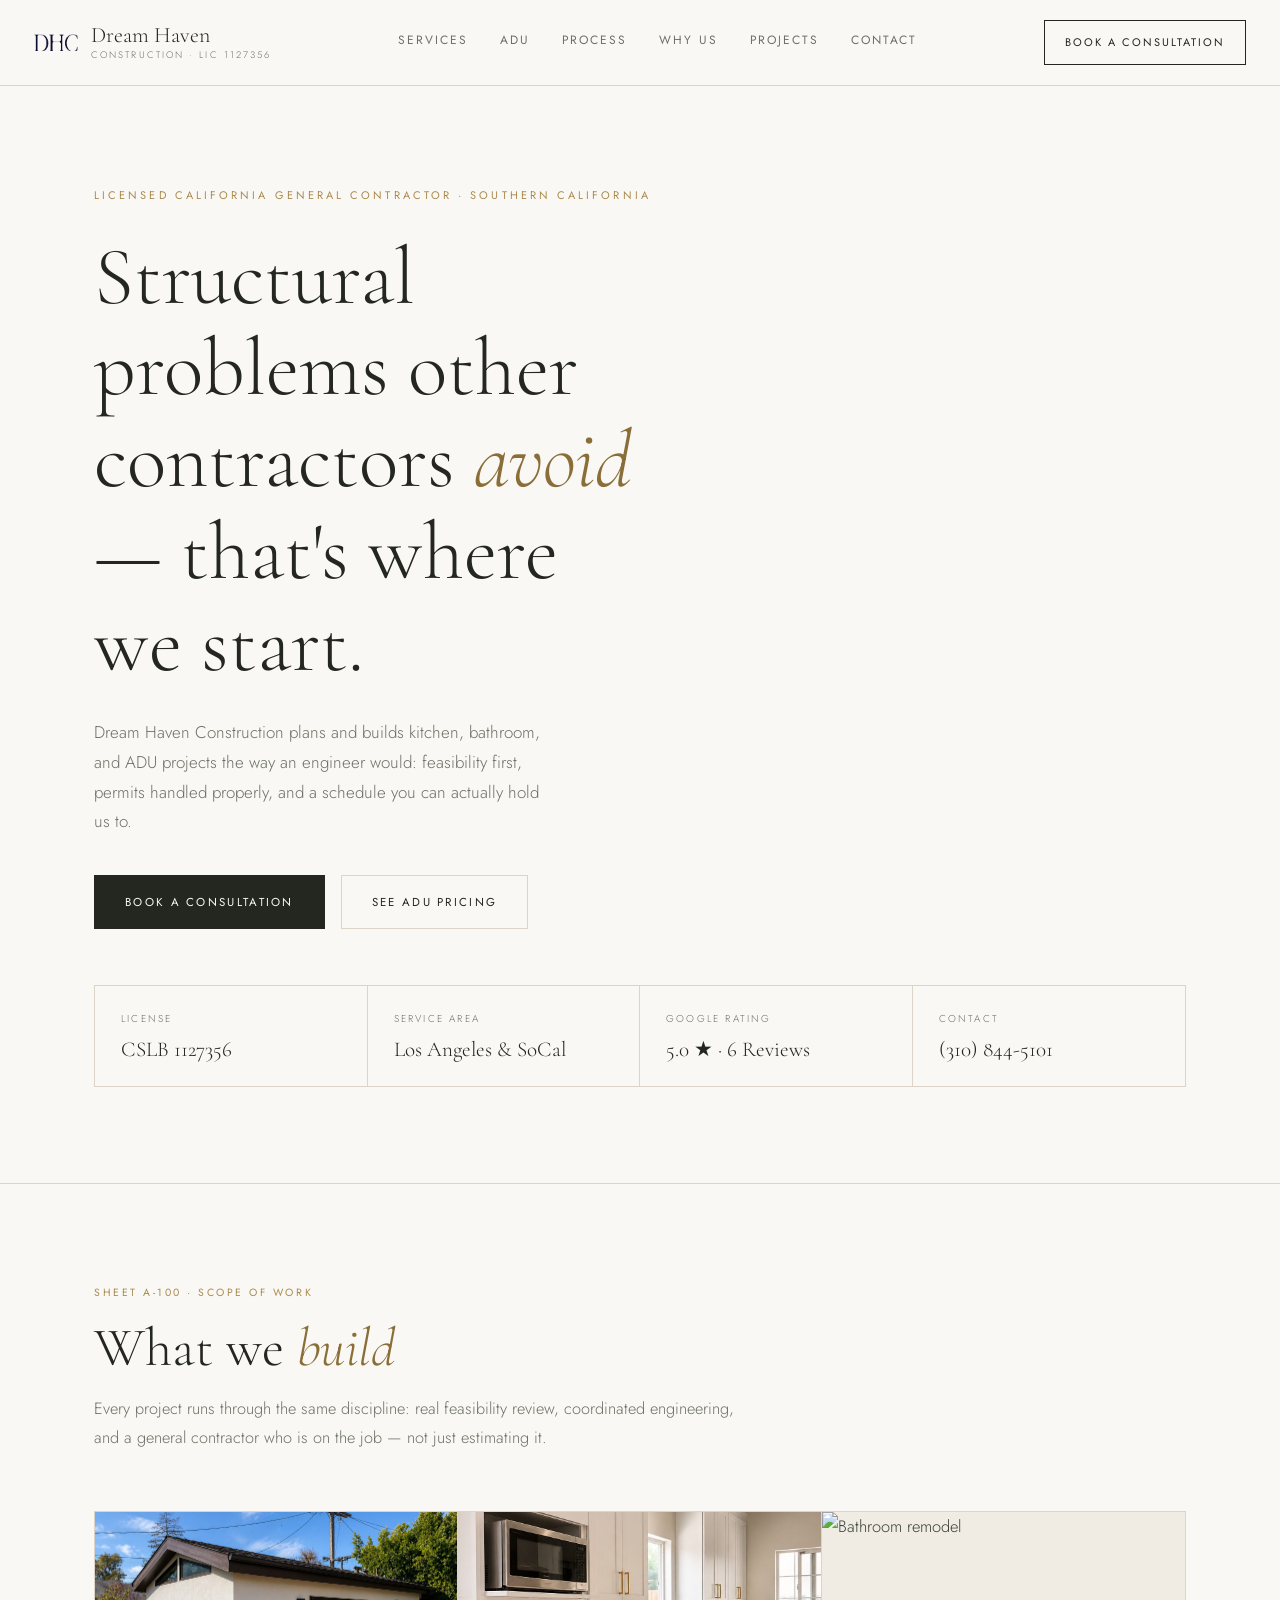
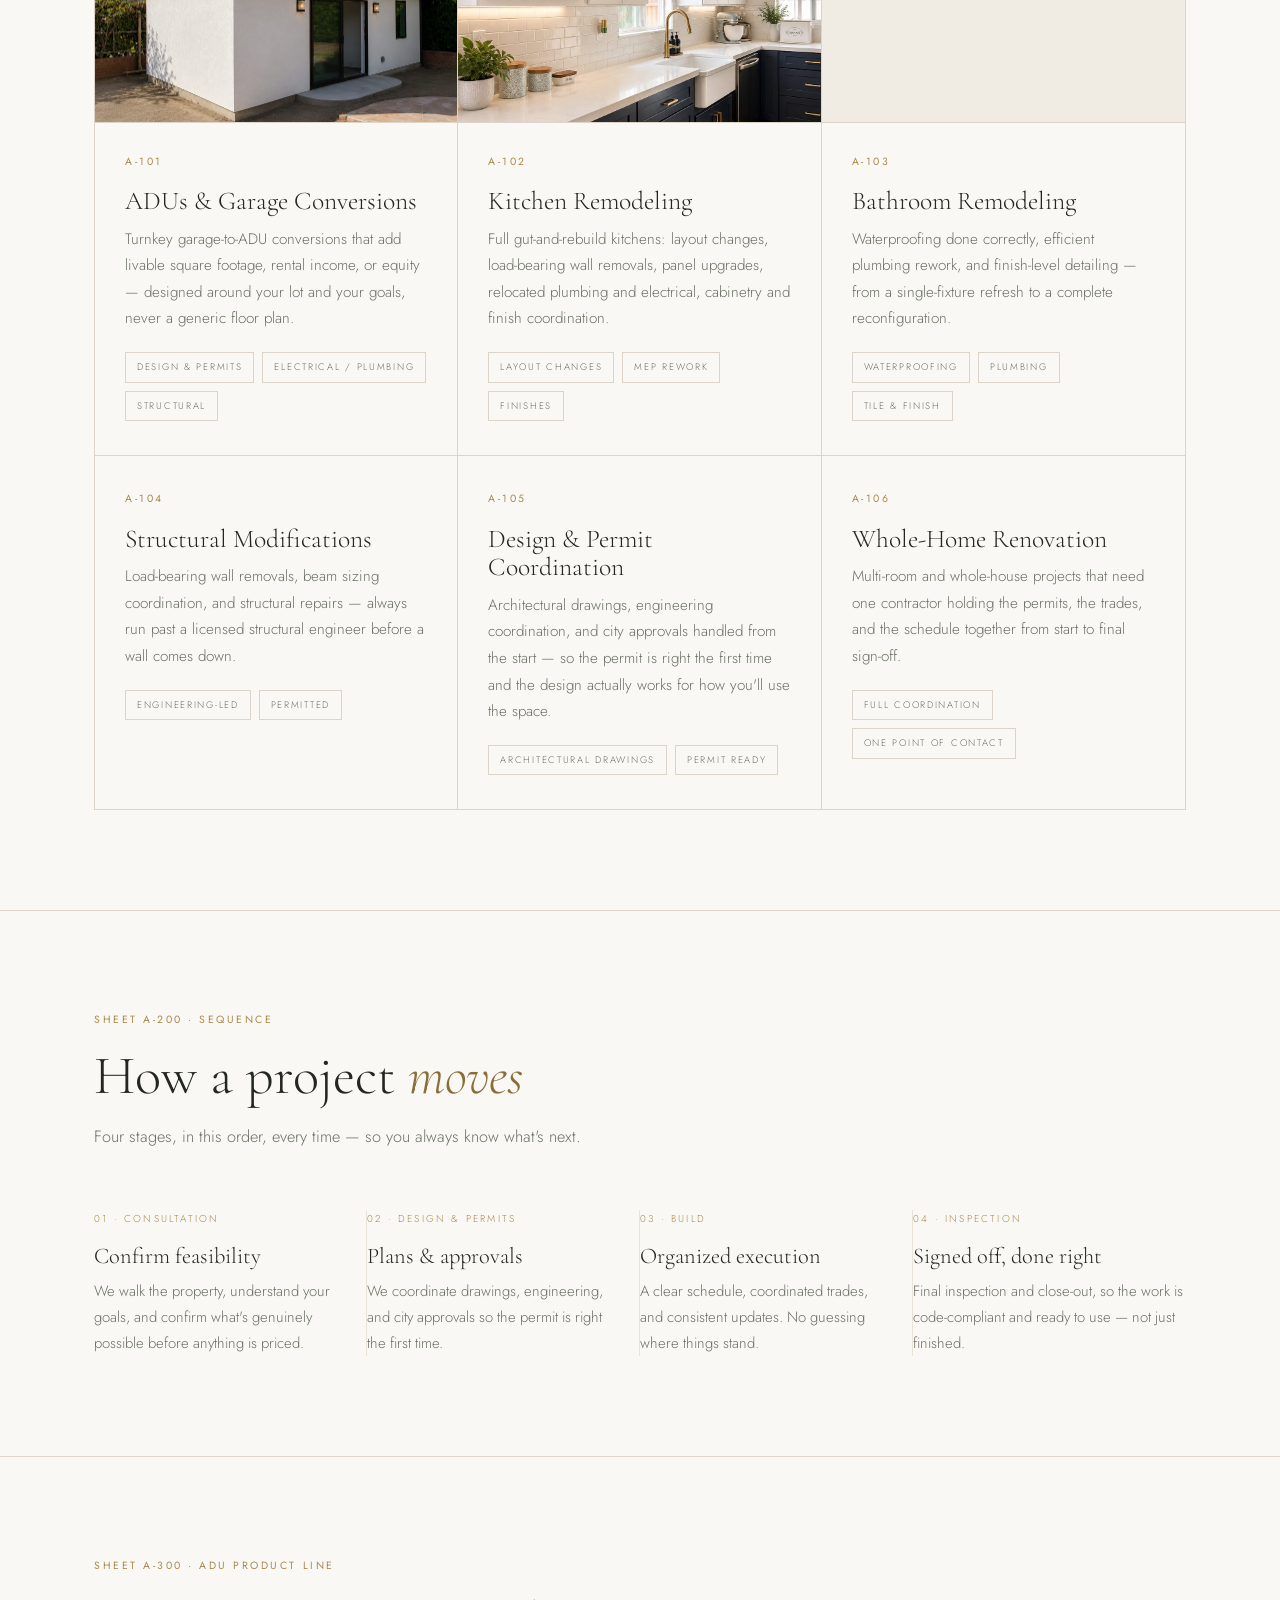
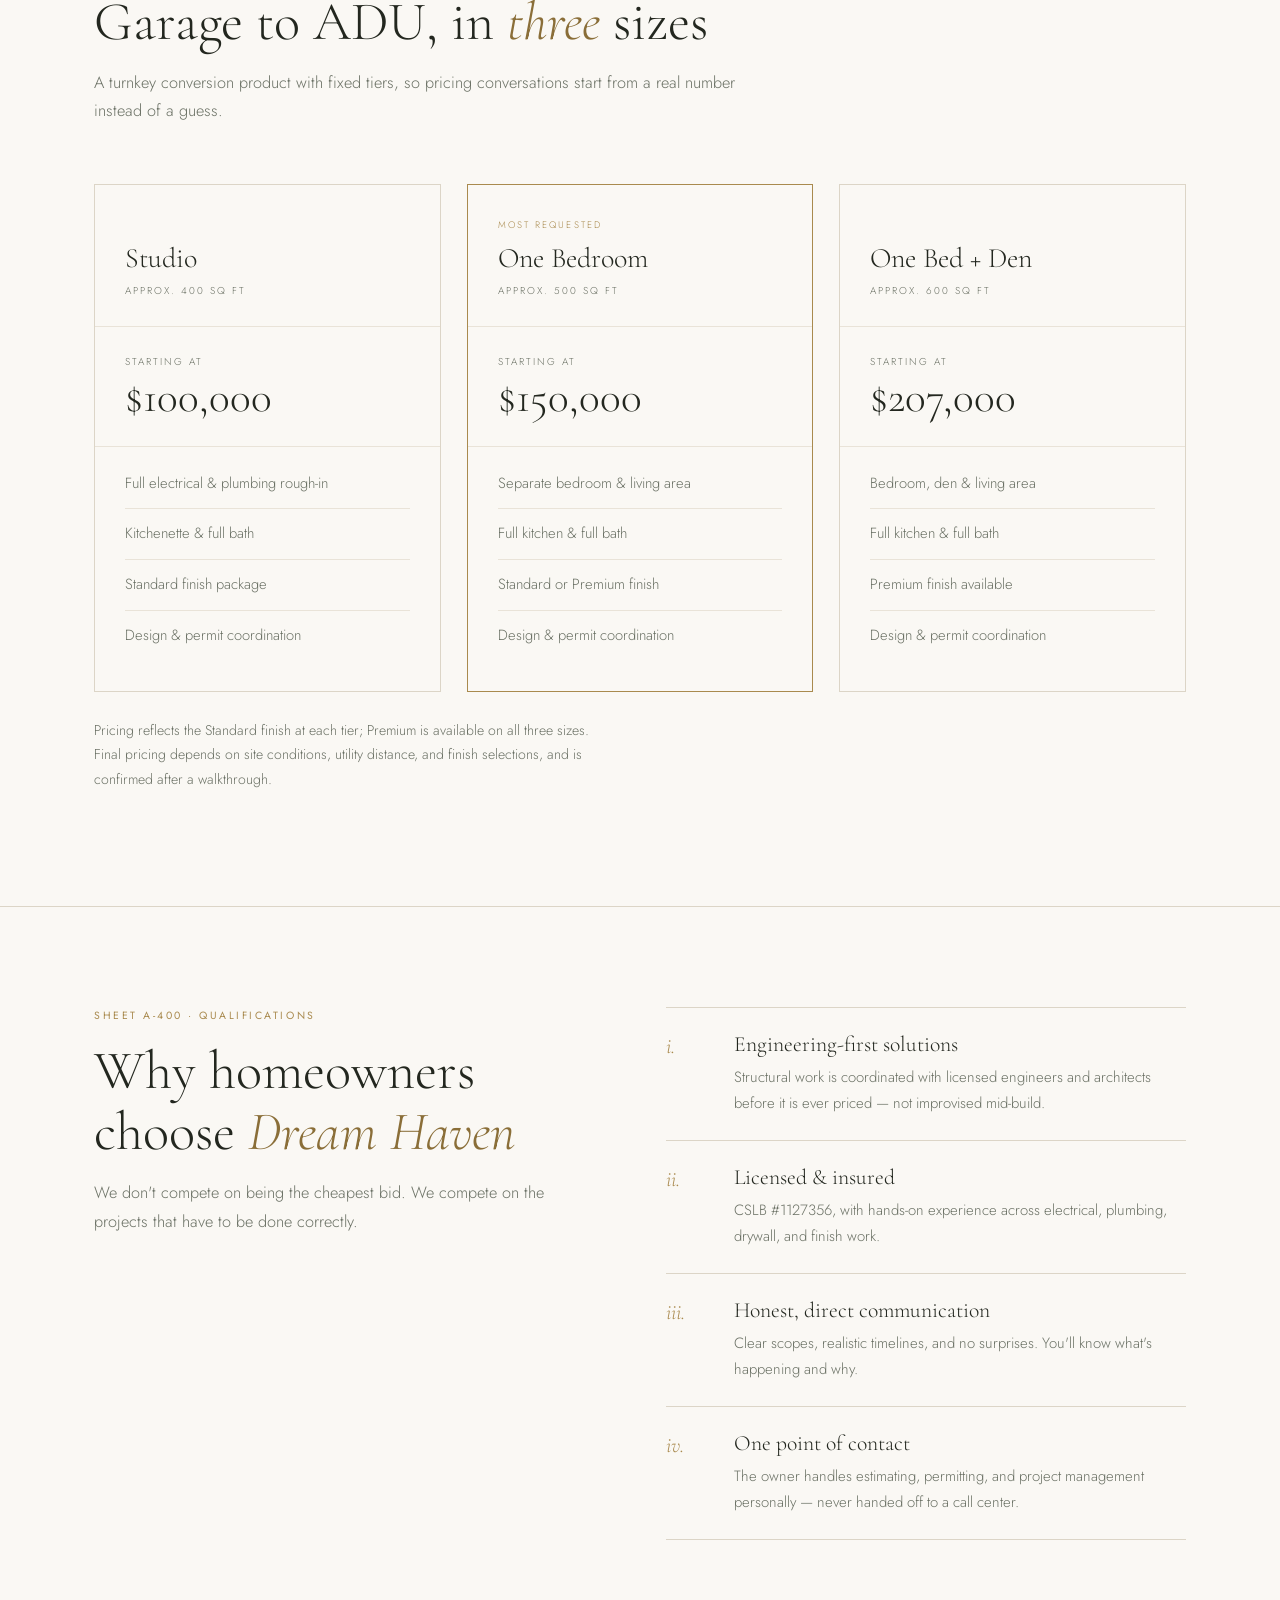
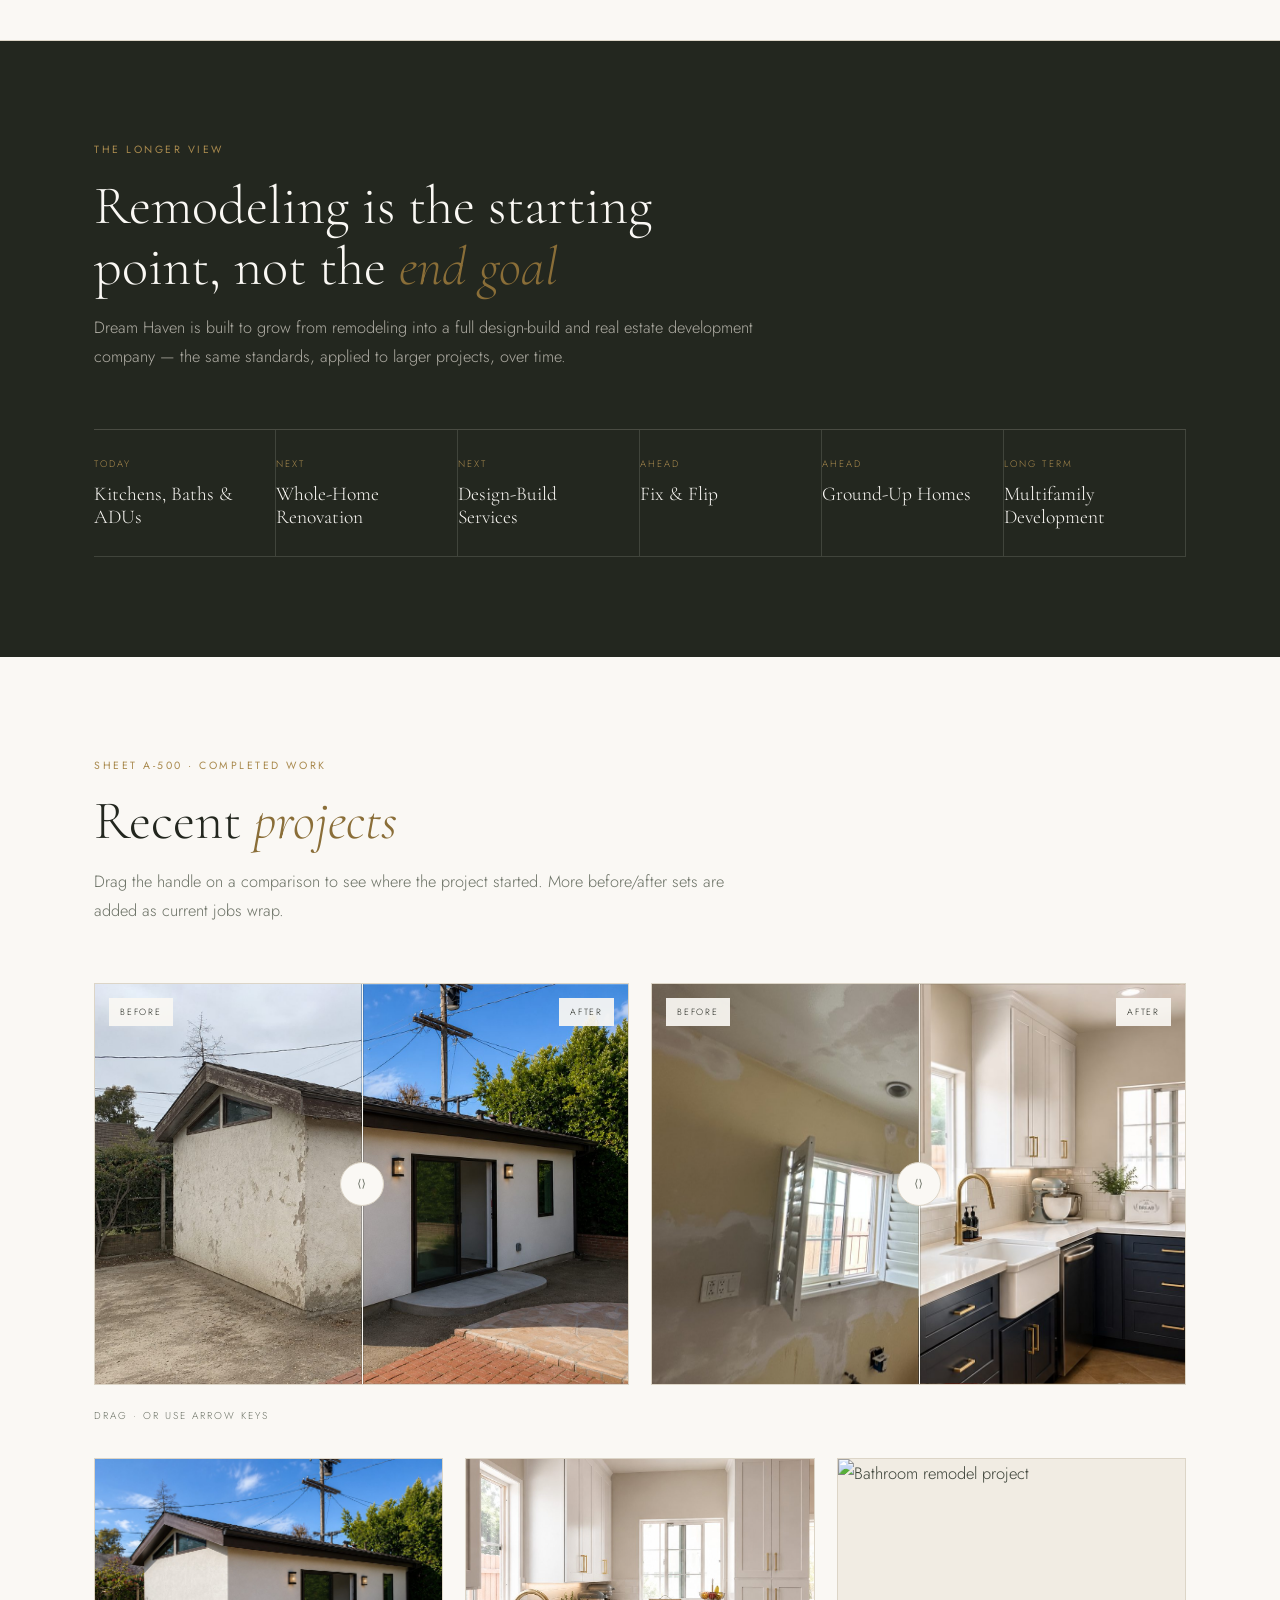
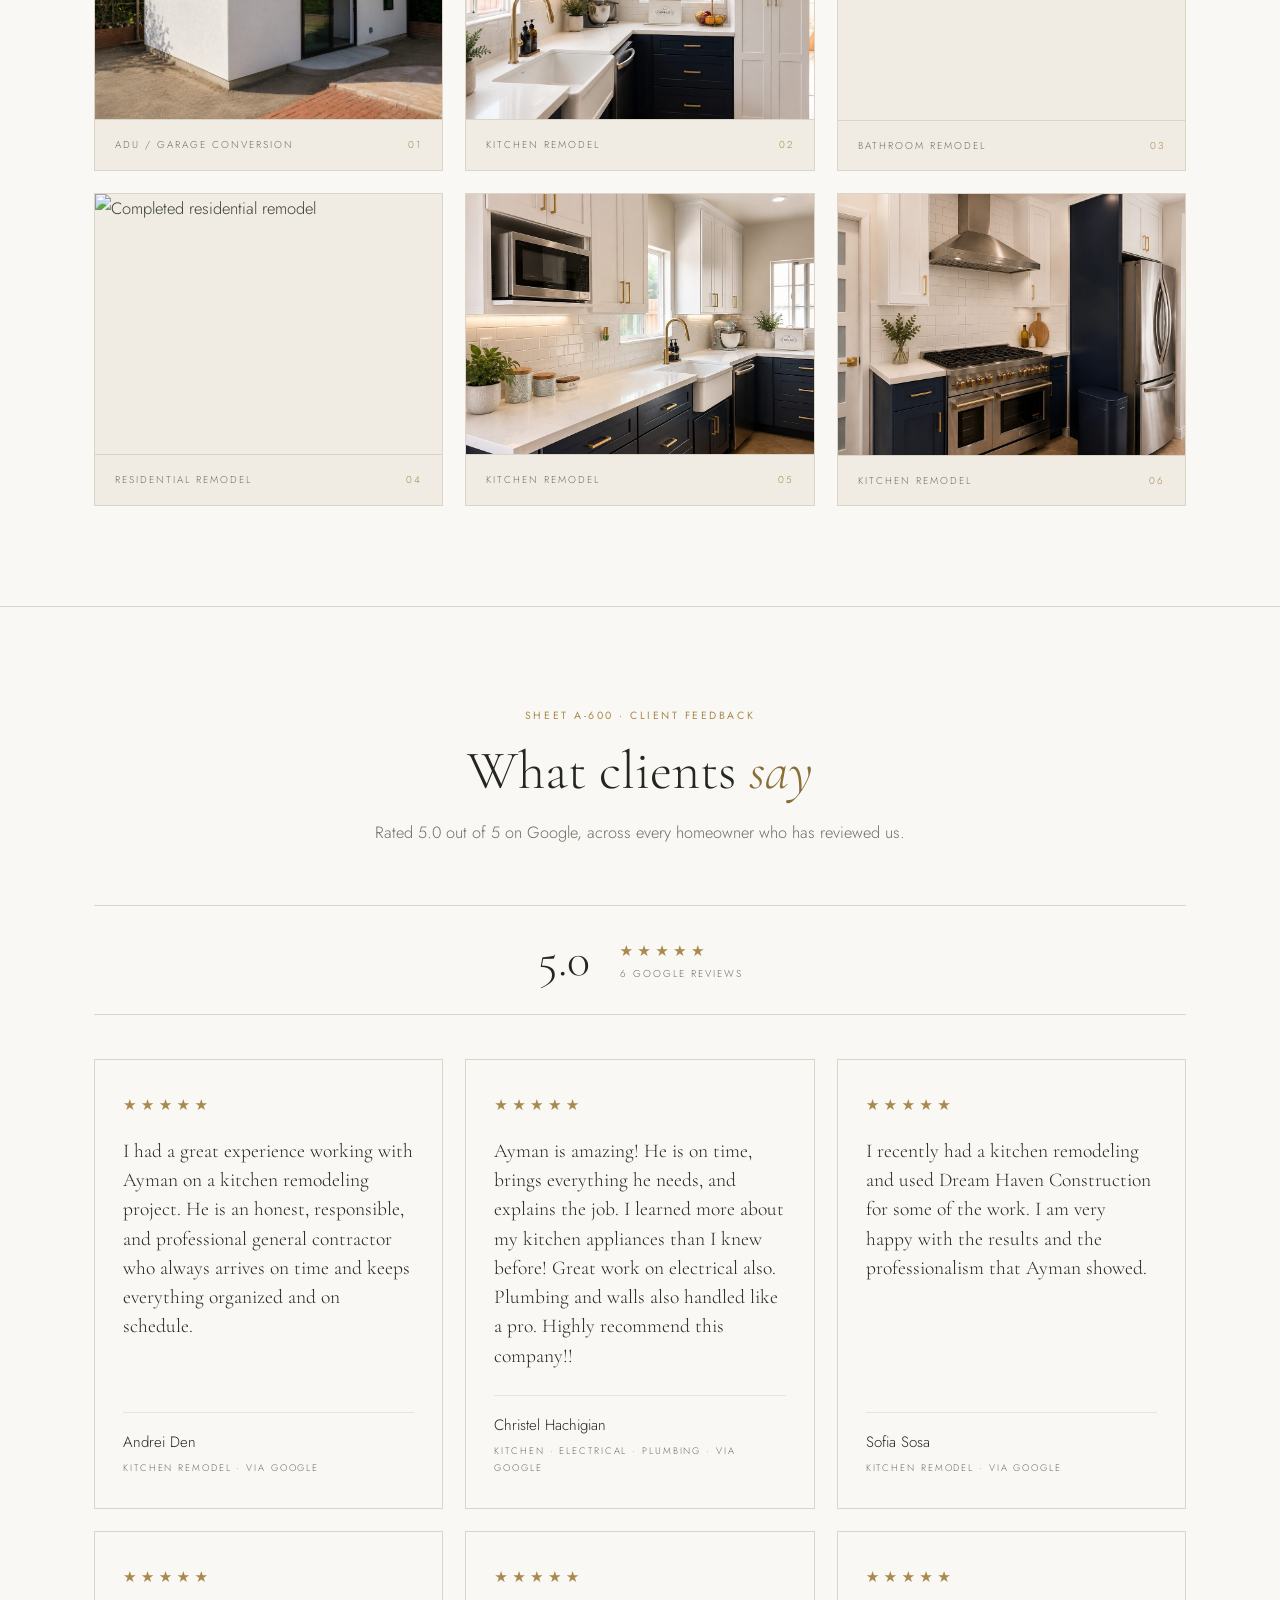
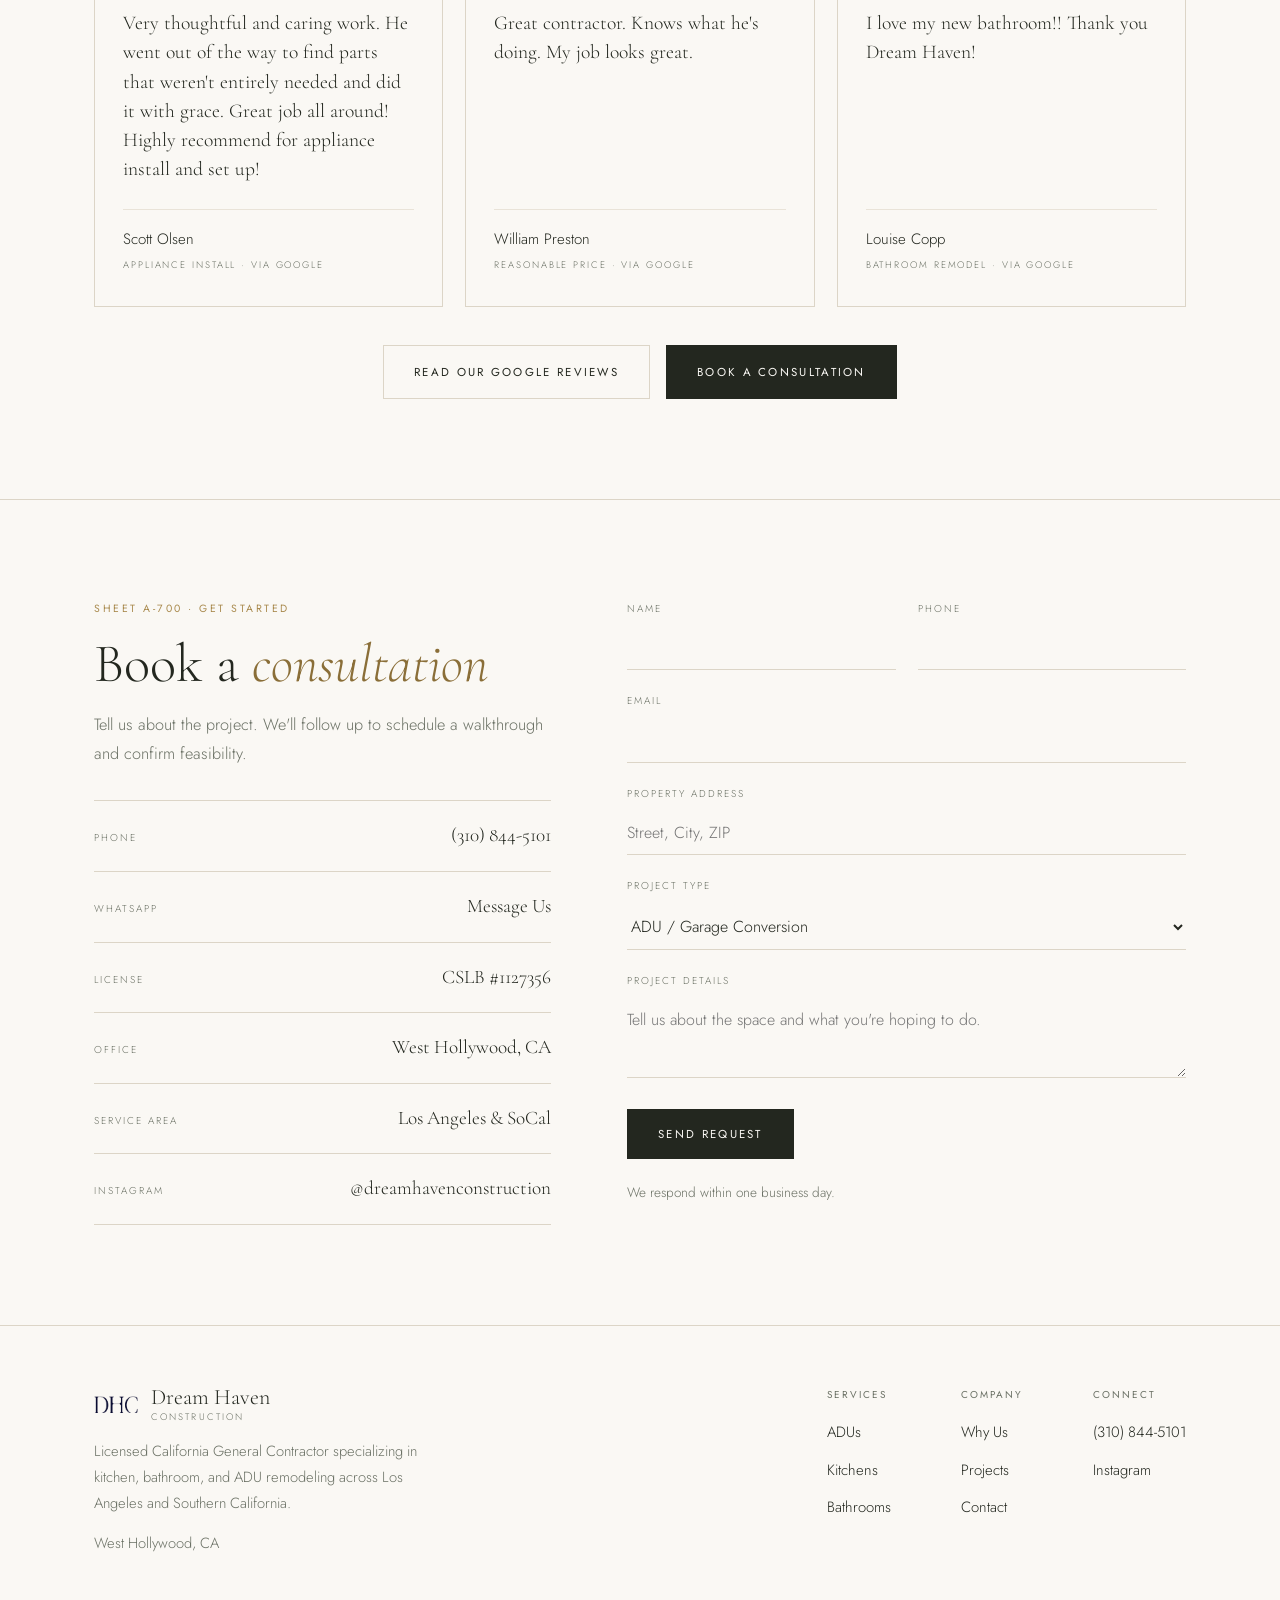
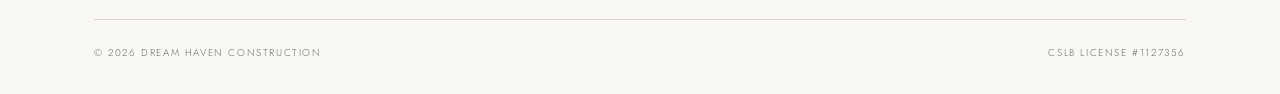
==== index.html @ 86053a0b "Add files via upload" ====
<!DOCTYPE html>
<html lang="en">
<head>
<meta charset="UTF-8">
<meta name="viewport" content="width=device-width, initial-scale=1.0">
<title>Dream Haven Construction — Kitchens, Baths &amp; ADUs, Southern California</title>
<meta name="description" content="Licensed California General Contractor (CSLB #1127356) specializing in kitchen, bathroom and ADU remodeling across Southern California. Engineering-first solutions, honest communication, clean execution.">
<link rel="canonical" href="https://www.dreamhavenconstruction.com/">
<meta name="robots" content="index, follow">

<!-- Open Graph -->
<meta property="og:type" content="website">
<meta property="og:site_name" content="Dream Haven Construction">
<meta property="og:title" content="Dream Haven Construction — Kitchens, Baths & ADUs, Southern California">
<meta property="og:description" content="Licensed California General Contractor (CSLB #1127356) specializing in kitchen, bathroom and ADU remodeling across Southern California.">
<meta property="og:image" content="https://img1.wsimg.com/isteam/ip/339c4962-26e4-444b-b2d4-5dc0150768c3/IMG_2213.jpeg">
<meta property="og:url" content="https://www.dreamhavenconstruction.com/">
<meta name="twitter:card" content="summary_large_image">

<!-- LocalBusiness structured data -->
<script type="application/ld+json">
{
  "@context": "https://schema.org",
  "@type": "GeneralContractor",
  "name": "Dream Haven Construction",
  "image": "https://img1.wsimg.com/isteam/ip/339c4962-26e4-444b-b2d4-5dc0150768c3/IMG_2213.jpeg",
  "url": "https://www.dreamhavenconstruction.com/",
  "telephone": "+13108445101",
  "priceRange": "$$",
  "address": {
    "@type": "PostalAddress",
    "addressLocality": "West Hollywood",
    "addressRegion": "CA",
    "addressCountry": "US"
  },
  "areaServed": {
    "@type": "City",
    "name": "Los Angeles"
  },
  "aggregateRating": {
    "@type": "AggregateRating",
    "ratingValue": "5.0",
    "reviewCount": "6"
  },
  "hasCredential": {
    "@type": "EducationalOccupationalCredential",
    "credentialCategory": "license",
    "name": "CSLB #1127356"
  },
  "sameAs": [
    "https://www.instagram.com/dreamhavenconstruction"
  ]
}
</script>
<link rel="preconnect" href="https://fonts.googleapis.com">
<link rel="preconnect" href="https://fonts.gstatic.com" crossorigin>
<link href="https://fonts.googleapis.com/css2?family=Cormorant+Garamond:ital,wght@0,300;0,400;0,500;1,300;1,400&family=Jost:wght@300;400;500&display=swap" rel="stylesheet">
<style>
  :root{
    --ivory:#FAF8F4;
    --ivory-dim:#F1ECE3;
    --ink:#23271F;
    --ink-mid:#3C4238;
    --ink-soft:#6B7165;
    --rule:#DCD5C7;
    --rule-soft:#E9E3D8;
    --gold:#A98A4E;
    --gold-deep:#8A6E38;
  }
  *{box-sizing:border-box;}
  html{scroll-behavior:smooth;}
  body{
    margin:0;background:var(--ivory);color:var(--ink-mid);
    font-family:'Jost',system-ui,sans-serif;font-weight:300;font-size:16.5px;line-height:1.75;
    -webkit-font-smoothing:antialiased;
  }
  h1,h2,h3,h4{font-family:'Cormorant Garamond',Georgia,serif;font-weight:300;color:var(--ink);margin:0;line-height:1.12;}
  a{color:inherit;}
  img{max-width:100%;display:block;}
  .wrap{max-width:1160px;margin:0 auto;padding:0 34px;}
  @media (max-width:640px){.wrap{padding:0 22px;}}

  .kicker{font-size:11px;font-weight:400;letter-spacing:0.28em;text-transform:uppercase;color:var(--gold);}
  .sheet-no{display:block;font-size:10.5px;font-weight:400;letter-spacing:0.24em;text-transform:uppercase;color:var(--gold);margin-bottom:16px;}

  /* ---------- header ---------- */
  header{position:sticky;top:0;z-index:60;background:rgba(250,248,244,0.94);backdrop-filter:blur(8px);border-bottom:1px solid var(--rule);}
  .navrow{display:flex;align-items:center;justify-content:space-between;padding:20px 34px;}
  @media (max-width:640px){.navrow{padding:16px 22px;}}
  .brandmark{display:flex;align-items:center;gap:13px;text-decoration:none;}
  .monogram{width:44px;height:auto;flex-shrink:0;display:block;}
  .brandname{font-family:'Cormorant Garamond',serif;font-size:22px;color:var(--ink);line-height:1.05;}
  .brandname small{display:block;font-family:'Jost',sans-serif;font-weight:300;font-size:9.5px;letter-spacing:0.22em;text-transform:uppercase;color:var(--ink-soft);margin-top:4px;}
  nav.links{display:flex;gap:32px;font-size:12px;letter-spacing:0.16em;text-transform:uppercase;font-weight:400;}
  nav.links a{text-decoration:none;color:var(--ink-soft);padding-bottom:4px;border-bottom:1px solid transparent;transition:.2s;}
  nav.links a:hover{color:var(--gold-deep);border-color:var(--gold);}
  .navcta{font-size:11px;letter-spacing:0.18em;text-transform:uppercase;font-weight:400;border:1px solid var(--ink);color:var(--ink);padding:12px 20px;text-decoration:none;transition:.2s;white-space:nowrap;}
  .navcta:hover{background:var(--ink);color:var(--ivory);}
  .burger{display:none;background:none;border:1px solid var(--rule);width:42px;height:42px;color:var(--ink);font-size:15px;cursor:pointer;}
  #mnav{display:none;flex-direction:column;padding:0 22px 16px;}
  #mnav.open{display:flex;}
  #mnav a{padding:13px 0;border-top:1px solid var(--rule-soft);text-decoration:none;color:var(--ink);font-size:12px;letter-spacing:0.16em;text-transform:uppercase;}
  @media (max-width:940px){nav.links,.navcta{display:none;}.burger{display:block;}}

  /* ---------- hero ---------- */
  .hero{padding:100px 0 96px;border-bottom:1px solid var(--rule);}
  .hero-head{font-size:clamp(2.8rem,6.4vw,5.4rem);max-width:14ch;margin:26px 0 28px;}
  .hero-head em{font-style:italic;color:var(--gold-deep);}
  .hero-sub{font-size:1.06rem;color:var(--ink-soft);max-width:46ch;margin-bottom:38px;}
  .ctas{display:flex;gap:16px;flex-wrap:wrap;margin-bottom:56px;}
  .btn{font-size:11.5px;font-weight:400;letter-spacing:0.2em;text-transform:uppercase;padding:16px 30px;text-decoration:none;display:inline-block;border:1px solid var(--ink);transition:.2s;}
  .btn-solid{background:var(--ink);color:var(--ivory);}
  .btn-solid:hover{background:var(--gold-deep);border-color:var(--gold-deep);}
  .btn-ghost{background:transparent;color:var(--ink);border-color:var(--rule);}
  .btn-ghost:hover{border-color:var(--gold);color:var(--gold-deep);}

  /* title block */
  .titleblock{border:1px solid var(--rule);display:grid;grid-template-columns:repeat(4,1fr);}
  .titleblock .field{padding:24px 26px;border-right:1px solid var(--rule);}
  .titleblock .field:last-child{border-right:none;}
  .titleblock label{display:block;font-size:10px;letter-spacing:0.22em;text-transform:uppercase;color:var(--ink-soft);margin-bottom:9px;}
  .titleblock .val{font-family:'Cormorant Garamond',serif;font-size:1.32rem;color:var(--ink);line-height:1.2;}
  .titleblock .val a{text-decoration:none;}
  @media (max-width:760px){
    .titleblock{grid-template-columns:1fr 1fr;}
    .titleblock .field{border-bottom:1px solid var(--rule);}
    .titleblock .field:nth-child(2n){border-right:none;}
    .titleblock .field:nth-child(n+3){border-bottom:none;}
  }

  /* ---------- sections ---------- */
  section{padding:100px 0;border-bottom:1px solid var(--rule);}
  .section-head{max-width:660px;margin-bottom:58px;}
  .section-head.center{margin:0 auto 58px;text-align:center;}
  h2.section-title{font-size:clamp(2.2rem,4.4vw,3.4rem);margin:0 0 16px;}
  h2.section-title em{font-style:italic;color:var(--gold-deep);}
  .section-sub{color:var(--ink-soft);font-size:1.02rem;}

  /* ---------- services grid ---------- */
  .services-grid{display:grid;grid-template-columns:repeat(3,1fr);border:1px solid var(--rule);}
  @media (max-width:900px){.services-grid{grid-template-columns:1fr 1fr;}}
  @media (max-width:620px){.services-grid{grid-template-columns:1fr;}}
  .service-card{padding:0 0 34px;border-right:1px solid var(--rule);border-bottom:1px solid var(--rule);}
  .services-grid > .service-card:nth-child(3n){border-right:none;}
  .services-grid > .service-card:nth-last-child(-n+3){border-bottom:none;}
  @media (max-width:900px){
    .services-grid > .service-card:nth-child(3n){border-right:1px solid var(--rule);}
    .services-grid > .service-card:nth-child(2n){border-right:none;}
    .services-grid > .service-card:nth-last-child(-n+3){border-bottom:1px solid var(--rule);}
    .services-grid > .service-card:nth-last-child(-n+2){border-bottom:none;}
  }
  @media (max-width:620px){
    .services-grid > .service-card{border-right:none;border-bottom:1px solid var(--rule);}
    .services-grid > .service-card:last-child{border-bottom:none;}
  }
  .svc-thumb{overflow:hidden;background:var(--ivory-dim);border-bottom:1px solid var(--rule);margin-bottom:30px;}
  .svc-thumb img{width:100%;height:210px;object-fit:cover;transition:transform .9s cubic-bezier(.2,.7,.3,1);}
  .service-card:hover .svc-thumb img{transform:scale(1.05);}
  .svc-body{padding:0 30px;}
  .service-card.no-img .svc-body{padding-top:34px;}
  .service-card h3{font-size:1.6rem;margin-bottom:10px;}
  .service-card p{color:var(--ink-soft);font-size:.95rem;margin:0 0 20px;}
  .taglist{display:flex;flex-wrap:wrap;gap:8px;}
  .tag{font-size:9.5px;letter-spacing:0.18em;text-transform:uppercase;border:1px solid var(--rule);padding:6px 11px;color:var(--ink-soft);}

  /* ---------- process ---------- */
  .process-row{display:grid;grid-template-columns:repeat(4,1fr);}
  @media (max-width:880px){.process-row{grid-template-columns:1fr 1fr;}}
  @media (max-width:540px){.process-row{grid-template-columns:1fr;}}
  .process-step{padding:0 34px 0 0;border-right:1px solid var(--rule-soft);}
  .process-step:last-child{border-right:none;padding-right:0;}
  @media (max-width:880px){
    .process-step{border-right:none;border-bottom:1px solid var(--rule-soft);padding:0 0 30px;margin-bottom:30px;}
    .process-step:last-child{border-bottom:none;margin-bottom:0;padding-bottom:0;}
  }
  .process-step .num{font-size:10px;letter-spacing:0.22em;text-transform:uppercase;color:var(--gold);margin-bottom:16px;}
  .process-step h4{font-size:1.4rem;margin-bottom:10px;}
  .process-step p{color:var(--ink-soft);font-size:.93rem;margin:0;}

  /* ---------- adu tiers ---------- */
  .adu-grid{display:grid;grid-template-columns:repeat(3,1fr);gap:26px;}
  @media (max-width:900px){.adu-grid{grid-template-columns:1fr;}}
  .adu-card{border:1px solid var(--rule);display:flex;flex-direction:column;}
  .adu-card.featured{border-color:var(--gold);}
  .adu-top{padding:32px 30px 26px;border-bottom:1px solid var(--rule-soft);}
  .featured-flag{display:block;font-size:9.5px;letter-spacing:0.22em;text-transform:uppercase;color:var(--gold);margin-bottom:12px;height:14px;}
  .adu-top h3{font-size:1.75rem;margin-bottom:8px;}
  .adu-top .sqft{font-size:10px;letter-spacing:0.2em;text-transform:uppercase;color:var(--ink-soft);}
  .adu-price{padding:26px 30px;border-bottom:1px solid var(--rule-soft);}
  .adu-price .from{font-size:10px;letter-spacing:0.2em;text-transform:uppercase;color:var(--ink-soft);margin-bottom:6px;}
  .adu-price .amt{font-family:'Cormorant Garamond',serif;font-size:2.7rem;color:var(--ink);line-height:1;}
  .adu-features{padding:12px 30px 30px;flex:1;}
  .adu-features ul{margin:0;padding:0;list-style:none;}
  .adu-features li{font-size:.92rem;color:var(--ink-soft);padding:12px 0;border-bottom:1px solid var(--rule-soft);}
  .adu-features li:last-child{border-bottom:none;}
  .adu-note{font-size:.88rem;color:var(--ink-soft);margin-top:26px;max-width:64ch;}

  /* ---------- why ---------- */
  .why-wrap{display:grid;grid-template-columns:1fr 1.05fr;gap:76px;align-items:start;}
  @media (max-width:900px){.why-wrap{grid-template-columns:1fr;gap:44px;}}
  .why-list{list-style:none;margin:0;padding:0;}
  .why-list li{padding:24px 0;border-top:1px solid var(--rule);display:grid;grid-template-columns:52px 1fr;gap:16px;}
  .why-list li:last-child{border-bottom:1px solid var(--rule);}
  .why-list .ico{font-family:'Cormorant Garamond',serif;font-style:italic;font-size:1.35rem;color:var(--gold);line-height:1.3;}
  .why-list h4{font-size:1.35rem;margin-bottom:8px;}
  .why-list p{color:var(--ink-soft);font-size:.93rem;margin:0;}

  /* ---------- vision ---------- */
  .vision{background:var(--ink);border-bottom:none;}
  .vision h2{color:var(--ivory);}
  .vision .section-sub{color:rgba(241,236,227,0.68);}
  .trajectory{display:grid;grid-template-columns:repeat(6,1fr);border-top:1px solid rgba(241,236,227,0.18);}
  @media (max-width:900px){.trajectory{grid-template-columns:repeat(3,1fr);}}
  @media (max-width:560px){.trajectory{grid-template-columns:1fr 1fr;}}
  .traj-item{padding:26px 20px 26px 0;border-right:1px solid rgba(241,236,227,0.14);border-bottom:1px solid rgba(241,236,227,0.14);}
  .traj-item .t-label{font-size:9.5px;letter-spacing:0.22em;text-transform:uppercase;color:var(--gold);margin-bottom:10px;}
  .traj-item .t-name{font-family:'Cormorant Garamond',serif;font-size:1.22rem;color:var(--ivory);line-height:1.2;}

  /* ---------- gallery ---------- */
  .gallery-grid{display:grid;grid-template-columns:repeat(3,1fr);gap:22px;}
  @media (max-width:760px){.gallery-grid{grid-template-columns:1fr 1fr;}}
  @media (max-width:480px){.gallery-grid{grid-template-columns:1fr;}}
  .gallery-figure{margin:0;border:1px solid var(--rule);overflow:hidden;background:var(--ivory-dim);}
  .gallery-figure img{width:100%;aspect-ratio:4/3;object-fit:cover;transition:transform .9s cubic-bezier(.2,.7,.3,1);}
  .gallery-figure:hover img{transform:scale(1.05);}
  .gallery-figure figcaption{border-top:1px solid var(--rule);padding:16px 20px;display:flex;justify-content:space-between;gap:12px;font-size:10px;letter-spacing:0.2em;text-transform:uppercase;color:var(--ink-soft);}
  .gallery-figure figcaption .idx{color:var(--gold);}
  .gallery-slot{aspect-ratio:4/3;border:1px dashed var(--rule);display:flex;flex-direction:column;align-items:center;justify-content:center;gap:8px;text-align:center;padding:24px;background:var(--ivory-dim);color:var(--ink-soft);}
  .gallery-slot .mark{font-family:'Cormorant Garamond',serif;font-size:2rem;color:var(--rule);}
  .gallery-slot .txt{font-size:10px;letter-spacing:0.18em;text-transform:uppercase;line-height:1.8;}

  /* before/after inside gallery */
  .ba-row{display:grid;grid-template-columns:1fr 1fr;gap:22px;margin-bottom:22px;}
  @media (max-width:760px){.ba-row{grid-template-columns:1fr;}}
  .compare{position:relative;overflow:hidden;user-select:none;touch-action:none;cursor:ew-resize;aspect-ratio:4/3;background:var(--ivory-dim);border:1px solid var(--rule);}
  .compare img,.compare .panel{position:absolute;inset:0;width:100%;height:100%;object-fit:cover;}
  .compare .after-layer{clip-path:inset(0 0 0 var(--split,50%));}
  .compare .panel{display:flex;flex-direction:column;align-items:center;justify-content:center;gap:8px;text-align:center;padding:24px;background:repeating-linear-gradient(45deg,var(--ivory-dim),var(--ivory-dim) 10px,var(--ivory) 10px,var(--ivory) 20px);color:var(--ink-soft);}
  .compare .panel .mark{font-family:'Cormorant Garamond',serif;font-size:2rem;color:var(--rule);}
  .compare .panel .txt{font-size:10px;letter-spacing:0.18em;text-transform:uppercase;max-width:20ch;line-height:1.8;}
  .compare .handle{position:absolute;top:0;bottom:0;left:var(--split,50%);width:1px;background:var(--ivory);box-shadow:0 0 0 1px rgba(35,39,31,0.18);pointer-events:none;}
  .compare .knob{position:absolute;top:50%;left:var(--split,50%);transform:translate(-50%,-50%);width:44px;height:44px;border-radius:50%;background:var(--ivory);border:1px solid var(--rule);display:flex;align-items:center;justify-content:center;pointer-events:none;font-size:11px;color:var(--ink-soft);}
  .compare .tagl,.compare .tagr{position:absolute;top:14px;font-size:9px;letter-spacing:0.2em;text-transform:uppercase;background:rgba(250,248,244,0.92);color:var(--ink);padding:6px 11px;pointer-events:none;}
  .compare .tagl{left:14px;}
  .compare .tagr{right:14px;}
  .compare:focus-visible{outline:2px solid var(--gold);outline-offset:3px;}
  .ba-hint{font-size:10px;letter-spacing:0.2em;text-transform:uppercase;color:var(--ink-soft);margin:0 0 34px;}

  /* ---------- testimonials ---------- */
  .testi-wrap{border:1px solid var(--rule);padding:68px 40px;text-align:center;}
  .testi-wrap .mark{font-family:'Cormorant Garamond',serif;font-size:3.2rem;color:var(--rule);line-height:.6;margin-bottom:22px;}
  .testi-wrap p{color:var(--ink-soft);max-width:50ch;margin:0 auto 28px;font-size:1.01rem;}

  /* ---------- google reviews ---------- */
  .rating-summary{
    display:flex;align-items:center;justify-content:center;gap:30px;flex-wrap:wrap;
    border-top:1px solid var(--rule);border-bottom:1px solid var(--rule);padding:30px 20px;margin-bottom:44px;
  }
  .rating-summary .score{font-family:'Cormorant Garamond',serif;font-size:3rem;color:var(--ink);line-height:1;}
  .rating-summary .meta{font-size:10px;letter-spacing:0.2em;text-transform:uppercase;color:var(--ink-soft);}
  .stars{color:var(--gold);letter-spacing:0.28em;font-size:.95rem;}
  .reviews-grid{display:grid;grid-template-columns:repeat(3,1fr);gap:22px;}
  @media (max-width:880px){.reviews-grid{grid-template-columns:1fr 1fr;}}
  @media (max-width:600px){.reviews-grid{grid-template-columns:1fr;}}
  .review-card{border:1px solid var(--rule);padding:32px 28px;display:flex;flex-direction:column;}
  .review-card .stars{margin-bottom:18px;}
  .review-card blockquote{
    margin:0 0 24px;font-family:'Cormorant Garamond',serif;font-size:1.22rem;line-height:1.5;color:var(--ink);flex:1;
  }
  .review-card .who{border-top:1px solid var(--rule-soft);padding-top:16px;}
  .review-card .who .nm{font-size:.94rem;color:var(--ink);}
  .review-card .who .src{font-size:9.5px;letter-spacing:0.2em;text-transform:uppercase;color:var(--ink-soft);margin-top:5px;}
  .reviews-actions{margin-top:38px;display:flex;gap:16px;flex-wrap:wrap;justify-content:center;}

  /* ---------- contact ---------- */
  .contact-wrap{display:grid;grid-template-columns:0.9fr 1.1fr;gap:76px;}
  @media (max-width:900px){.contact-wrap{grid-template-columns:1fr;gap:50px;}}
  .contact-list{list-style:none;margin:32px 0 0;padding:0;}
  .contact-list li{padding:18px 0;border-top:1px solid var(--rule);display:flex;justify-content:space-between;gap:16px;align-items:baseline;}
  .contact-list li:last-child{border-bottom:1px solid var(--rule);}
  .contact-list .k{font-size:10px;letter-spacing:0.2em;text-transform:uppercase;color:var(--ink-soft);}
  .contact-list .v{font-family:'Cormorant Garamond',serif;font-size:1.2rem;color:var(--ink);text-align:right;}
  .contact-list a{text-decoration:none;}
  .contact-list a:hover{color:var(--gold-deep);}
  form{display:flex;flex-direction:column;gap:22px;}
  label{display:block;font-size:10px;letter-spacing:0.2em;text-transform:uppercase;color:var(--ink-soft);margin-bottom:9px;}
  input,select,textarea{width:100%;border:none;border-bottom:1px solid var(--rule);background:transparent;padding:10px 0;font-family:'Jost',sans-serif;font-weight:300;font-size:1rem;color:var(--ink);}
  input:focus,select:focus,textarea:focus{outline:none;border-bottom-color:var(--gold);}
  textarea{resize:vertical;min-height:80px;}
  .row2{display:grid;grid-template-columns:1fr 1fr;gap:22px;}
  @media (max-width:520px){.row2{grid-template-columns:1fr;}}
  .fnote{font-size:.85rem;color:var(--ink-soft);margin:0;}
  button.btn{cursor:pointer;font-family:'Jost',sans-serif;align-self:flex-start;}

  /* ---------- footer ---------- */
  footer{padding:60px 0 32px;}
  .foot-top{display:flex;justify-content:space-between;flex-wrap:wrap;gap:44px;margin-bottom:48px;}
  .foot-brand{max-width:330px;}
  .foot-brand p{color:var(--ink-soft);font-size:.92rem;margin-top:16px;}
  .foot-links{display:flex;gap:70px;flex-wrap:wrap;}
  .foot-col h5{font-size:10px;letter-spacing:0.2em;text-transform:uppercase;color:var(--ink-soft);margin:0 0 16px;font-weight:400;}
  .foot-col a{display:block;text-decoration:none;color:var(--ink);font-size:.93rem;margin-bottom:11px;}
  .foot-col a:hover{color:var(--gold-deep);}
  .foot-bottom{border-top:1px solid var(--rule);padding-top:24px;display:flex;justify-content:space-between;flex-wrap:wrap;gap:12px;font-size:10px;letter-spacing:0.16em;text-transform:uppercase;color:var(--ink-soft);}

  .reveal{opacity:0;transform:translateY(16px);transition:opacity .9s ease,transform .9s cubic-bezier(.2,.7,.3,1);}
  .reveal.in{opacity:1;transform:none;}
  @media (prefers-reduced-motion:reduce){
    html{scroll-behavior:auto;}
    .reveal{opacity:1;transform:none;transition:none;}
    .svc-thumb img,.gallery-figure img{transition:none;}
  }
</style>
</head>
<body>

<header>
  <div class="navrow">
    <a class="brandmark" href="#top">
      <img class="monogram" src="images/logo-mark.png" alt="Dream Haven Construction logo">
      <span class="brandname">Dream Haven<small>Construction · Lic 1127356</small></span>
    </a>
    <nav class="links">
      <a href="#services">Services</a>
      <a href="#adu">ADU</a>
      <a href="#process">Process</a>
      <a href="#why">Why Us</a>
      <a href="#gallery">Projects</a>
      <a href="#contact">Contact</a>
    </nav>
    <a class="navcta" href="#contact">Book a Consultation</a>
    <button class="burger" id="burger" aria-label="Open menu" aria-expanded="false">☰</button>
  </div>
  <nav id="mnav">
    <a href="#services">Services</a>
    <a href="#adu">ADU</a>
    <a href="#process">Process</a>
    <a href="#why">Why Us</a>
    <a href="#gallery">Projects</a>
    <a href="#contact">Contact</a>
  </nav>
</header>

<main id="top">

  <!-- HERO -->
  <section class="hero">
    <div class="wrap">
      <div class="kicker" data-cms="hero.kicker">Licensed California General Contractor · Southern California</div>
      <h1 class="hero-head" data-cms="hero.headline">Structural problems other contractors <em>avoid</em> — that's where we start.</h1>
      <p class="hero-sub" data-cms="hero.subhead">Dream Haven Construction plans and builds kitchen, bathroom, and ADU projects the way an engineer would: feasibility first, permits handled properly, and a schedule you can actually hold us to.</p>
      <div class="ctas">
        <a class="btn btn-solid" href="#contact">Book a Consultation</a>
        <a class="btn btn-ghost" href="#adu">See ADU Pricing</a>
      </div>
      <div class="titleblock">
        <div class="field"><label>License</label><div class="val">CSLB 1127356</div></div>
        <div class="field"><label>Service Area</label><div class="val">Los Angeles &amp; SoCal</div></div>
        <div class="field"><label>Google Rating</label><div class="val">5.0 ★ · 6 Reviews</div></div>
        <div class="field"><label>Contact</label><div class="val"><a href="tel:3108445101" data-cms="contact.phoneDisplay">(310) 844‑5101</a></div></div>
      </div>
    </div>
  </section>

  <!-- SERVICES -->
  <section id="services">
    <div class="wrap">
      <div class="section-head reveal">
        <span class="sheet-no">Sheet A‑100 · Scope of Work</span>
        <h2 class="section-title">What we <em>build</em></h2>
        <p class="section-sub">Every project runs through the same discipline: real feasibility review, coordinated engineering, and a general contractor who is on the job — not just estimating it.</p>
      </div>
      <div class="services-grid reveal">

        <article class="service-card">
          <div class="svc-thumb"><img src="images/adu-after.jpg" alt="Garage conversion ADU" loading="lazy"></div>
          <div class="svc-body">
            <span class="sheet-no">A‑101</span>
            <h3>ADUs &amp; Garage Conversions</h3>
            <p>Turnkey garage-to-ADU conversions that add livable square footage, rental income, or equity — designed around your lot and your goals, never a generic floor plan.</p>
            <div class="taglist"><span class="tag">Design &amp; Permits</span><span class="tag">Electrical / Plumbing</span><span class="tag">Structural</span></div>
          </div>
        </article>

        <article class="service-card">
          <div class="svc-thumb"><img src="images/kitchen-navy-1.jpg" alt="Navy blue kitchen remodel with brass hardware" loading="lazy"></div>
          <div class="svc-body">
            <span class="sheet-no">A‑102</span>
            <h3>Kitchen Remodeling</h3>
            <p>Full gut-and-rebuild kitchens: layout changes, load-bearing wall removals, panel upgrades, relocated plumbing and electrical, cabinetry and finish coordination.</p>
            <div class="taglist"><span class="tag">Layout Changes</span><span class="tag">MEP Rework</span><span class="tag">Finishes</span></div>
          </div>
        </article>

        <article class="service-card">
          <div class="svc-thumb"><img src="https://img1.wsimg.com/isteam/ip/339c4962-26e4-444b-b2d4-5dc0150768c3/IMG_4630.jpeg" alt="Bathroom remodel" loading="lazy"></div>
          <div class="svc-body">
            <span class="sheet-no">A‑103</span>
            <h3>Bathroom Remodeling</h3>
            <p>Waterproofing done correctly, efficient plumbing rework, and finish-level detailing — from a single-fixture refresh to a complete reconfiguration.</p>
            <div class="taglist"><span class="tag">Waterproofing</span><span class="tag">Plumbing</span><span class="tag">Tile &amp; Finish</span></div>
          </div>
        </article>

        <article class="service-card no-img">
          <div class="svc-body">
            <span class="sheet-no">A‑104</span>
            <h3>Structural Modifications</h3>
            <p>Load-bearing wall removals, beam sizing coordination, and structural repairs — always run past a licensed structural engineer before a wall comes down.</p>
            <div class="taglist"><span class="tag">Engineering-Led</span><span class="tag">Permitted</span></div>
          </div>
        </article>

        <article class="service-card no-img">
          <div class="svc-body">
            <span class="sheet-no">A‑105</span>
            <h3>Design &amp; Permit Coordination</h3>
            <p>Architectural drawings, engineering coordination, and city approvals handled from the start — so the permit is right the first time and the design actually works for how you'll use the space.</p>
            <div class="taglist"><span class="tag">Architectural Drawings</span><span class="tag">Permit Ready</span></div>
          </div>
        </article>

        <article class="service-card no-img">
          <div class="svc-body">
            <span class="sheet-no">A‑106</span>
            <h3>Whole-Home Renovation</h3>
            <p>Multi-room and whole-house projects that need one contractor holding the permits, the trades, and the schedule together from start to final sign-off.</p>
            <div class="taglist"><span class="tag">Full Coordination</span><span class="tag">One Point of Contact</span></div>
          </div>
        </article>

      </div>
    </div>
  </section>

  <!-- PROCESS -->
  <section id="process">
    <div class="wrap">
      <div class="section-head reveal">
        <span class="sheet-no">Sheet A‑200 · Sequence</span>
        <h2 class="section-title">How a project <em>moves</em></h2>
        <p class="section-sub">Four stages, in this order, every time — so you always know what's next.</p>
      </div>
      <div class="process-row reveal">
        <div class="process-step">
          <div class="num">01 · Consultation</div>
          <h4>Confirm feasibility</h4>
          <p>We walk the property, understand your goals, and confirm what's genuinely possible before anything is priced.</p>
        </div>
        <div class="process-step">
          <div class="num">02 · Design &amp; Permits</div>
          <h4>Plans &amp; approvals</h4>
          <p>We coordinate drawings, engineering, and city approvals so the permit is right the first time.</p>
        </div>
        <div class="process-step">
          <div class="num">03 · Build</div>
          <h4>Organized execution</h4>
          <p>A clear schedule, coordinated trades, and consistent updates. No guessing where things stand.</p>
        </div>
        <div class="process-step">
          <div class="num">04 · Inspection</div>
          <h4>Signed off, done right</h4>
          <p>Final inspection and close-out, so the work is code-compliant and ready to use — not just finished.</p>
        </div>
      </div>
    </div>
  </section>

  <!-- ADU -->
  <section id="adu">
    <div class="wrap">
      <div class="section-head reveal">
        <span class="sheet-no">Sheet A‑300 · ADU Product Line</span>
        <h2 class="section-title">Garage to ADU, in <em>three</em> sizes</h2>
        <p class="section-sub">A turnkey conversion product with fixed tiers, so pricing conversations start from a real number instead of a guess.</p>
      </div>
      <div class="adu-grid reveal">
        <div class="adu-card">
          <div class="adu-top">
            <span class="featured-flag"></span>
            <h3>Studio</h3>
            <div class="sqft">Approx. 400 sq ft</div>
          </div>
          <div class="adu-price"><div class="from">Starting At</div><div class="amt" data-cms="adu.studio.price">$100,000</div></div>
          <div class="adu-features">
            <ul>
              <li>Full electrical &amp; plumbing rough-in</li>
              <li>Kitchenette &amp; full bath</li>
              <li>Standard finish package</li>
              <li>Design &amp; permit coordination</li>
            </ul>
          </div>
        </div>
        <div class="adu-card featured">
          <div class="adu-top">
            <span class="featured-flag">Most Requested</span>
            <h3>One Bedroom</h3>
            <div class="sqft">Approx. 500 sq ft</div>
          </div>
          <div class="adu-price"><div class="from">Starting At</div><div class="amt" data-cms="adu.oneBed.price">$150,000</div></div>
          <div class="adu-features">
            <ul>
              <li>Separate bedroom &amp; living area</li>
              <li>Full kitchen &amp; full bath</li>
              <li>Standard or Premium finish</li>
              <li>Design &amp; permit coordination</li>
            </ul>
          </div>
        </div>
        <div class="adu-card">
          <div class="adu-top">
            <span class="featured-flag"></span>
            <h3>One Bed + Den</h3>
            <div class="sqft">Approx. 600 sq ft</div>
          </div>
          <div class="adu-price"><div class="from">Starting At</div><div class="amt" data-cms="adu.oneBedDen.price">$207,000</div></div>
          <div class="adu-features">
            <ul>
              <li>Bedroom, den &amp; living area</li>
              <li>Full kitchen &amp; full bath</li>
              <li>Premium finish available</li>
              <li>Design &amp; permit coordination</li>
            </ul>
          </div>
        </div>
      </div>
      <p class="adu-note">Pricing reflects the Standard finish at each tier; Premium is available on all three sizes. Final pricing depends on site conditions, utility distance, and finish selections, and is confirmed after a walkthrough.</p>
    </div>
  </section>

  <!-- WHY -->
  <section id="why">
    <div class="wrap why-wrap">
      <div class="reveal">
        <span class="sheet-no">Sheet A‑400 · Qualifications</span>
        <h2 class="section-title">Why homeowners choose <em>Dream Haven</em></h2>
        <p class="section-sub">We don't compete on being the cheapest bid. We compete on the projects that have to be done correctly.</p>
      </div>
      <ul class="why-list reveal">
        <li>
          <div class="ico">i.</div>
          <div><h4>Engineering-first solutions</h4><p>Structural work is coordinated with licensed engineers and architects before it is ever priced — not improvised mid-build.</p></div>
        </li>
        <li>
          <div class="ico">ii.</div>
          <div><h4>Licensed &amp; insured</h4><p>CSLB #1127356, with hands-on experience across electrical, plumbing, drywall, and finish work.</p></div>
        </li>
        <li>
          <div class="ico">iii.</div>
          <div><h4>Honest, direct communication</h4><p>Clear scopes, realistic timelines, and no surprises. You'll know what's happening and why.</p></div>
        </li>
        <li>
          <div class="ico">iv.</div>
          <div><h4>One point of contact</h4><p>The owner handles estimating, permitting, and project management personally — never handed off to a call center.</p></div>
        </li>
      </ul>
    </div>
  </section>

  <!-- VISION -->
  <section class="vision">
    <div class="wrap">
      <div class="section-head reveal">
        <span class="sheet-no">The Longer View</span>
        <h2 class="section-title">Remodeling is the starting point, not the <em>end goal</em></h2>
        <p class="section-sub">Dream Haven is built to grow from remodeling into a full design-build and real estate development company — the same standards, applied to larger projects, over time.</p>
      </div>
      <div class="trajectory reveal">
        <div class="traj-item"><div class="t-label">Today</div><div class="t-name">Kitchens, Baths &amp; ADUs</div></div>
        <div class="traj-item"><div class="t-label">Next</div><div class="t-name">Whole-Home Renovation</div></div>
        <div class="traj-item"><div class="t-label">Next</div><div class="t-name">Design-Build Services</div></div>
        <div class="traj-item"><div class="t-label">Ahead</div><div class="t-name">Fix &amp; Flip</div></div>
        <div class="traj-item"><div class="t-label">Ahead</div><div class="t-name">Ground-Up Homes</div></div>
        <div class="traj-item"><div class="t-label">Long Term</div><div class="t-name">Multifamily Development</div></div>
      </div>
    </div>
  </section>

  <!-- GALLERY -->
  <section id="gallery">
    <div class="wrap">
      <div class="section-head reveal">
        <span class="sheet-no">Sheet A‑500 · Completed Work</span>
        <h2 class="section-title">Recent <em>projects</em></h2>
        <p class="section-sub">Drag the handle on a comparison to see where the project started. More before/after sets are added as current jobs wrap.</p>
      </div>

      <div class="ba-row reveal">
        <div class="compare" tabindex="0" role="slider" aria-label="Garage conversion before and after" aria-valuemin="0" aria-valuemax="100" aria-valuenow="50" style="--split:50%">
          <img class="before-layer" src="images/adu-before.jpg" alt="Garage before ADU conversion">
          <img class="after-layer" src="images/adu-after.jpg" alt="Completed ADU garage conversion">
          <span class="tagl">Before</span><span class="tagr">After</span>
          <div class="handle"></div><div class="knob">⟨⟩</div>
        </div>
        <div class="compare" tabindex="0" role="slider" aria-label="Kitchen remodel before and after" aria-valuemin="0" aria-valuemax="100" aria-valuenow="50" style="--split:50%">
          <img class="before-layer" src="images/kitchen-before.jpg" alt="Kitchen before remodel, drywall and framing stage">
          <img class="after-layer" src="images/kitchen-navy-1.jpg" alt="Completed navy blue kitchen with brass hardware">
          <span class="tagl">Before</span><span class="tagr">After</span>
          <div class="handle"></div><div class="knob">⟨⟩</div>
        </div>
      </div>
      <p class="ba-hint">Drag · or use arrow keys</p>

      <div class="gallery-grid reveal">
        <figure class="gallery-figure">
          <img src="images/adu-after.jpg" alt="Garage conversion ADU project" loading="lazy">
          <figcaption><span>ADU / Garage Conversion</span><span class="idx">01</span></figcaption>
        </figure>
        <figure class="gallery-figure">
          <img src="images/kitchen-navy-2.jpg" alt="Kitchen remodel with farmhouse sink and brass fixtures" loading="lazy">
          <figcaption><span>Kitchen Remodel</span><span class="idx">02</span></figcaption>
        </figure>
        <figure class="gallery-figure">
          <img src="https://img1.wsimg.com/isteam/ip/339c4962-26e4-444b-b2d4-5dc0150768c3/IMG_4630.jpeg" alt="Bathroom remodel project" loading="lazy">
          <figcaption><span>Bathroom Remodel</span><span class="idx">03</span></figcaption>
        </figure>
        <figure class="gallery-figure">
          <img src="https://img1.wsimg.com/isteam/ip/339c4962-26e4-444b-b2d4-5dc0150768c3/IMG_2213.jpeg" alt="Completed residential remodel" loading="lazy">
          <figcaption><span>Residential Remodel</span><span class="idx">04</span></figcaption>
        </figure>
        <figure class="gallery-figure">
          <img src="images/kitchen-navy-1.jpg" alt="Navy blue kitchen with gold hardware and subway tile" loading="lazy">
          <figcaption><span>Kitchen Remodel</span><span class="idx">05</span></figcaption>
        </figure>
        <figure class="gallery-figure">
          <img src="images/kitchen-navy-3.jpg" alt="Kitchen range, hood, and refrigerator wall" loading="lazy">
          <figcaption><span>Kitchen Remodel</span><span class="idx">06</span></figcaption>
        </figure>
      </div>
    </div>
  </section>

  <!-- TESTIMONIALS -->
  <section>
    <div class="wrap">
      <div class="section-head center reveal">
        <span class="sheet-no">Sheet A‑600 · Client Feedback</span>
        <h2 class="section-title">What clients <em>say</em></h2>
        <p class="section-sub">Rated 5.0 out of 5 on Google, across every homeowner who has reviewed us.</p>
      </div>

      <!-- ============================================================
           GOOGLE REVIEWS
           To add reviews: scroll to the GOOGLE_REVIEWS array in the
           script at the bottom of this file and fill it in. The cards
           below render automatically. Leave the array empty and the
           section shows the "collecting reviews" state instead.
           ============================================================ -->
      <div id="reviewsMount" class="reveal"></div>
    </div>
  </section>

  <!-- CONTACT -->
  <section id="contact">
    <div class="wrap contact-wrap">
      <div class="reveal">
        <span class="sheet-no">Sheet A‑700 · Get Started</span>
        <h2 class="section-title">Book a <em>consultation</em></h2>
        <p class="section-sub">Tell us about the project. We'll follow up to schedule a walkthrough and confirm feasibility.</p>
        <ul class="contact-list">
          <li><span class="k">Phone</span><span class="v"><a href="tel:3108445101" data-cms="contact.phoneDisplay">(310) 844‑5101</a></span></li>
          <li><span class="k">WhatsApp</span><span class="v"><a href="https://wa.me/13108445101" target="_blank" rel="noopener">Message Us</a></span></li>
          <li><span class="k">License</span><span class="v">CSLB #1127356</span></li>
          <li><span class="k">Office</span><span class="v">West Hollywood, CA</span></li>
          <li><span class="k">Service Area</span><span class="v">Los Angeles &amp; SoCal</span></li>
          <li><span class="k">Instagram</span><span class="v"><a href="https://www.instagram.com/dreamhavenconstruction" target="_blank" rel="noopener">@dreamhavenconstruction</a></span></li>
        </ul>
      </div>
      <div class="reveal">
        <form id="quoteForm">
          <div class="row2">
            <div><label for="name">Name</label><input id="name" type="text" required></div>
            <div><label for="phone">Phone</label><input id="phone" type="tel" required></div>
          </div>
          <div><label for="email">Email</label><input id="email" type="email" required></div>
          <div><label for="address">Property Address</label><input id="address" type="text" placeholder="Street, City, ZIP"></div>
          <div>
            <label for="ptype">Project Type</label>
            <select id="ptype">
              <option>ADU / Garage Conversion</option>
              <option>Kitchen Remodel</option>
              <option>Bathroom Remodel</option>
              <option>Whole-Home Renovation</option>
              <option>Structural / Other</option>
            </select>
          </div>
          <div><label for="msg">Project Details</label><textarea id="msg" placeholder="Tell us about the space and what you're hoping to do."></textarea></div>
          <button class="btn btn-solid" type="submit">Send Request</button>
          <p class="fnote" id="fnote">We respond within one business day.</p>
        </form>
      </div>
    </div>
  </section>

</main>

<footer>
  <div class="wrap">
    <div class="foot-top">
      <div class="foot-brand">
        <a class="brandmark" href="#top">
          <img class="monogram" src="images/logo-mark.png" alt="Dream Haven Construction logo">
          <span class="brandname">Dream Haven<small>Construction</small></span>
        </a>
        <p>Licensed California General Contractor specializing in kitchen, bathroom, and ADU remodeling across Los Angeles and Southern California.</p>
        <p style="margin-top:12px;">West Hollywood, CA</p>
      </div>
      <div class="foot-links">
        <div class="foot-col">
          <h5>Services</h5>
          <a href="#services">ADUs</a><a href="#services">Kitchens</a><a href="#services">Bathrooms</a>
        </div>
        <div class="foot-col">
          <h5>Company</h5>
          <a href="#why">Why Us</a><a href="#gallery">Projects</a><a href="#contact">Contact</a>
        </div>
        <div class="foot-col">
          <h5>Connect</h5>
          <a href="tel:3108445101">(310) 844‑5101</a>
          <a href="https://www.instagram.com/dreamhavenconstruction" target="_blank" rel="noopener">Instagram</a>
        </div>
      </div>
    </div>
    <div class="foot-bottom">
      <span>© 2026 Dream Haven Construction</span>
      <span>CSLB License #1127356</span>
    </div>
  </div>
</footer>

<script>
  /* ================================================================
     SITE CONTENT — loaded from content/site-data.json (editable via
     the /admin CMS). DEFAULT_REVIEWS below is the fallback used if
     that file hasn't loaded yet or is unreachable, so the page always
     renders real content immediately.
     ================================================================ */
  var GOOGLE_RATING = { score: 5.0, count: 6 };
  var GOOGLE_REVIEW_URL = "https://www.google.com/search?q=Dream+Haven+Construction+West+Hollywood";
  var DEFAULT_REVIEWS = [
    { stars: 5, text: "I had a great experience working with Ayman on a kitchen remodeling project. He is an honest, responsible, and professional general contractor who always arrives on time and keeps everything organized and on schedule.", name: "Andrei Den", project: "Kitchen Remodel" },
    { stars: 5, text: "Ayman is amazing! He is on time, brings everything he needs, and explains the job. I learned more about my kitchen appliances than I knew before! Great work on electrical also. Plumbing and walls also handled like a pro. Highly recommend this company!!", name: "Christel Hachigian", project: "Kitchen · Electrical · Plumbing" },
    { stars: 5, text: "I recently had a kitchen remodeling and used Dream Haven Construction for some of the work. I am very happy with the results and the professionalism that Ayman showed.", name: "Sofia Sosa", project: "Kitchen Remodel" },
    { stars: 5, text: "Very thoughtful and caring work. He went out of the way to find parts that weren't entirely needed and did it with grace. Great job all around! Highly recommend for appliance install and set up!", name: "Scott Olsen", project: "Appliance Install" },
    { stars: 5, text: "Great contractor. Knows what he's doing. My job looks great.", name: "William Preston", project: "Reasonable Price" },
    { stars: 5, text: "I love my new bathroom!! Thank you Dream Haven!", name: "Louise Copp", project: "Bathroom Remodel" }
  ];
  var GOOGLE_REVIEWS = DEFAULT_REVIEWS;

  function renderReviews(){
    var mount = document.getElementById('reviewsMount');
    if(!mount) return;
    var esc = function(s){ var d = document.createElement('div'); d.textContent = s || ''; return d.innerHTML; };
    var starRow = function(n){ return '★'.repeat(n) + '☆'.repeat(Math.max(0, 5 - n)); };
    var html = '';

    if(GOOGLE_RATING && GOOGLE_RATING.count){
      html +=
        '<div class="rating-summary">' +
          '<div class="score">' + GOOGLE_RATING.score.toFixed(1) + '</div>' +
          '<div>' +
            '<div class="stars">' + starRow(Math.round(GOOGLE_RATING.score)) + '</div>' +
            '<div class="meta">' + GOOGLE_RATING.count + ' Google review' + (GOOGLE_RATING.count === 1 ? '' : 's') + '</div>' +
          '</div>' +
        '</div>';
    }

    if(GOOGLE_REVIEWS.length){
      html += '<div class="reviews-grid">';
      GOOGLE_REVIEWS.forEach(function(r){
        html +=
          '<article class="review-card">' +
            '<div class="stars">' + starRow(r.stars || 5) + '</div>' +
            '<blockquote>' + esc(r.text) + '</blockquote>' +
            '<div class="who">' +
              '<div class="nm">' + esc(r.name) + '</div>' +
              '<div class="src">' + (r.project ? esc(r.project) + ' · ' : '') + 'via Google</div>' +
            '</div>' +
          '</article>';
      });
      html += '</div>';
    } else {
      html +=
        '<div class="testi-wrap">' +
          '<div class="mark">”</div>' +
          '<p>Every homeowner who has reviewed us on Google has rated the work five stars. Read what they had to say, or ask us to connect you with a past client directly.</p>' +
        '</div>';
    }

    html += '<div class="reviews-actions">' +
      '<a class="btn btn-ghost" href="' + GOOGLE_REVIEW_URL + '" target="_blank" rel="noopener">Read Our Google Reviews</a>' +
      '<a class="btn btn-solid" href="#contact">Book a Consultation</a>' +
    '</div>';

    mount.innerHTML = html;
  }
  renderReviews();

  // Pull live content from the CMS-edited JSON file, if present, and
  // re-render. The page above already shows real content immediately,
  // so this only upgrades it — nothing is ever blank while it loads.
  fetch('content/site-data.json', { cache: 'no-store' })
    .then(function(r){ return r.ok ? r.json() : null; })
    .then(function(data){
      if(!data) return;
      document.querySelectorAll('[data-cms]').forEach(function(el){
        var path = el.getAttribute('data-cms').split('.');
        var v = data;
        path.forEach(function(k){ v = v && v[k]; });
        if(v) el.innerHTML = v;
      });
      if(data.rating) GOOGLE_RATING = data.rating;
      if(data.reviewUrl) GOOGLE_REVIEW_URL = data.reviewUrl;
      if(data.reviews && data.reviews.length) GOOGLE_REVIEWS = data.reviews;
      renderReviews();
    })
    .catch(function(){ /* offline or file missing — defaults already rendered */ });

  var burger = document.getElementById('burger'), mnav = document.getElementById('mnav');
  burger.addEventListener('click', function(){
    var open = mnav.classList.toggle('open');
    burger.setAttribute('aria-expanded', open);
  });
  mnav.querySelectorAll('a').forEach(function(a){
    a.addEventListener('click', function(){ mnav.classList.remove('open'); burger.setAttribute('aria-expanded', false); });
  });

  document.querySelectorAll('.compare').forEach(function(el){
    function setSplit(pct){
      pct = Math.max(0, Math.min(100, pct));
      el.style.setProperty('--split', pct + '%');
      el.setAttribute('aria-valuenow', Math.round(pct));
    }
    function fromEvent(e){
      var r = el.getBoundingClientRect();
      setSplit(((e.clientX - r.left) / r.width) * 100);
    }
    var dragging = false;
    el.addEventListener('pointerdown', function(e){ dragging = true; el.setPointerCapture(e.pointerId); fromEvent(e); });
    el.addEventListener('pointermove', function(e){ if(dragging) fromEvent(e); });
    el.addEventListener('pointerup', function(){ dragging = false; });
    el.addEventListener('pointercancel', function(){ dragging = false; });
    el.addEventListener('keydown', function(e){
      var cur = parseFloat(el.getAttribute('aria-valuenow')) || 50;
      if(e.key === 'ArrowLeft'){ setSplit(cur - 4); e.preventDefault(); }
      if(e.key === 'ArrowRight'){ setSplit(cur + 4); e.preventDefault(); }
    });
  });

  if('IntersectionObserver' in window && !window.matchMedia('(prefers-reduced-motion: reduce)').matches){
    var io = new IntersectionObserver(function(entries){
      entries.forEach(function(en){ if(en.isIntersecting){ en.target.classList.add('in'); io.unobserve(en.target); } });
    }, { threshold: 0.1 });
    document.querySelectorAll('.reveal').forEach(function(el){ io.observe(el); });
  } else {
    document.querySelectorAll('.reveal').forEach(function(el){ el.classList.add('in'); });
  }

  document.getElementById('quoteForm').addEventListener('submit', function(e){
    e.preventDefault();
    var v = function(id){ return document.getElementById(id).value; };
    var subject = encodeURIComponent('Consultation Request — ' + v('ptype'));
    var body = encodeURIComponent(
      'Name: ' + v('name') + '\n' +
      'Phone: ' + v('phone') + '\n' +
      'Email: ' + v('email') + '\n' +
      'Address: ' + v('address') + '\n' +
      'Project Type: ' + v('ptype') + '\n\n' +
      'Details:\n' + v('msg')
    );
    window.location.href = 'mailto:info@dreamhavenconstruction.com?subject=' + subject + '&body=' + body;
    document.getElementById('fnote').textContent = 'Opening your email app to send this request…';
  });
</script>

</body>
</html>
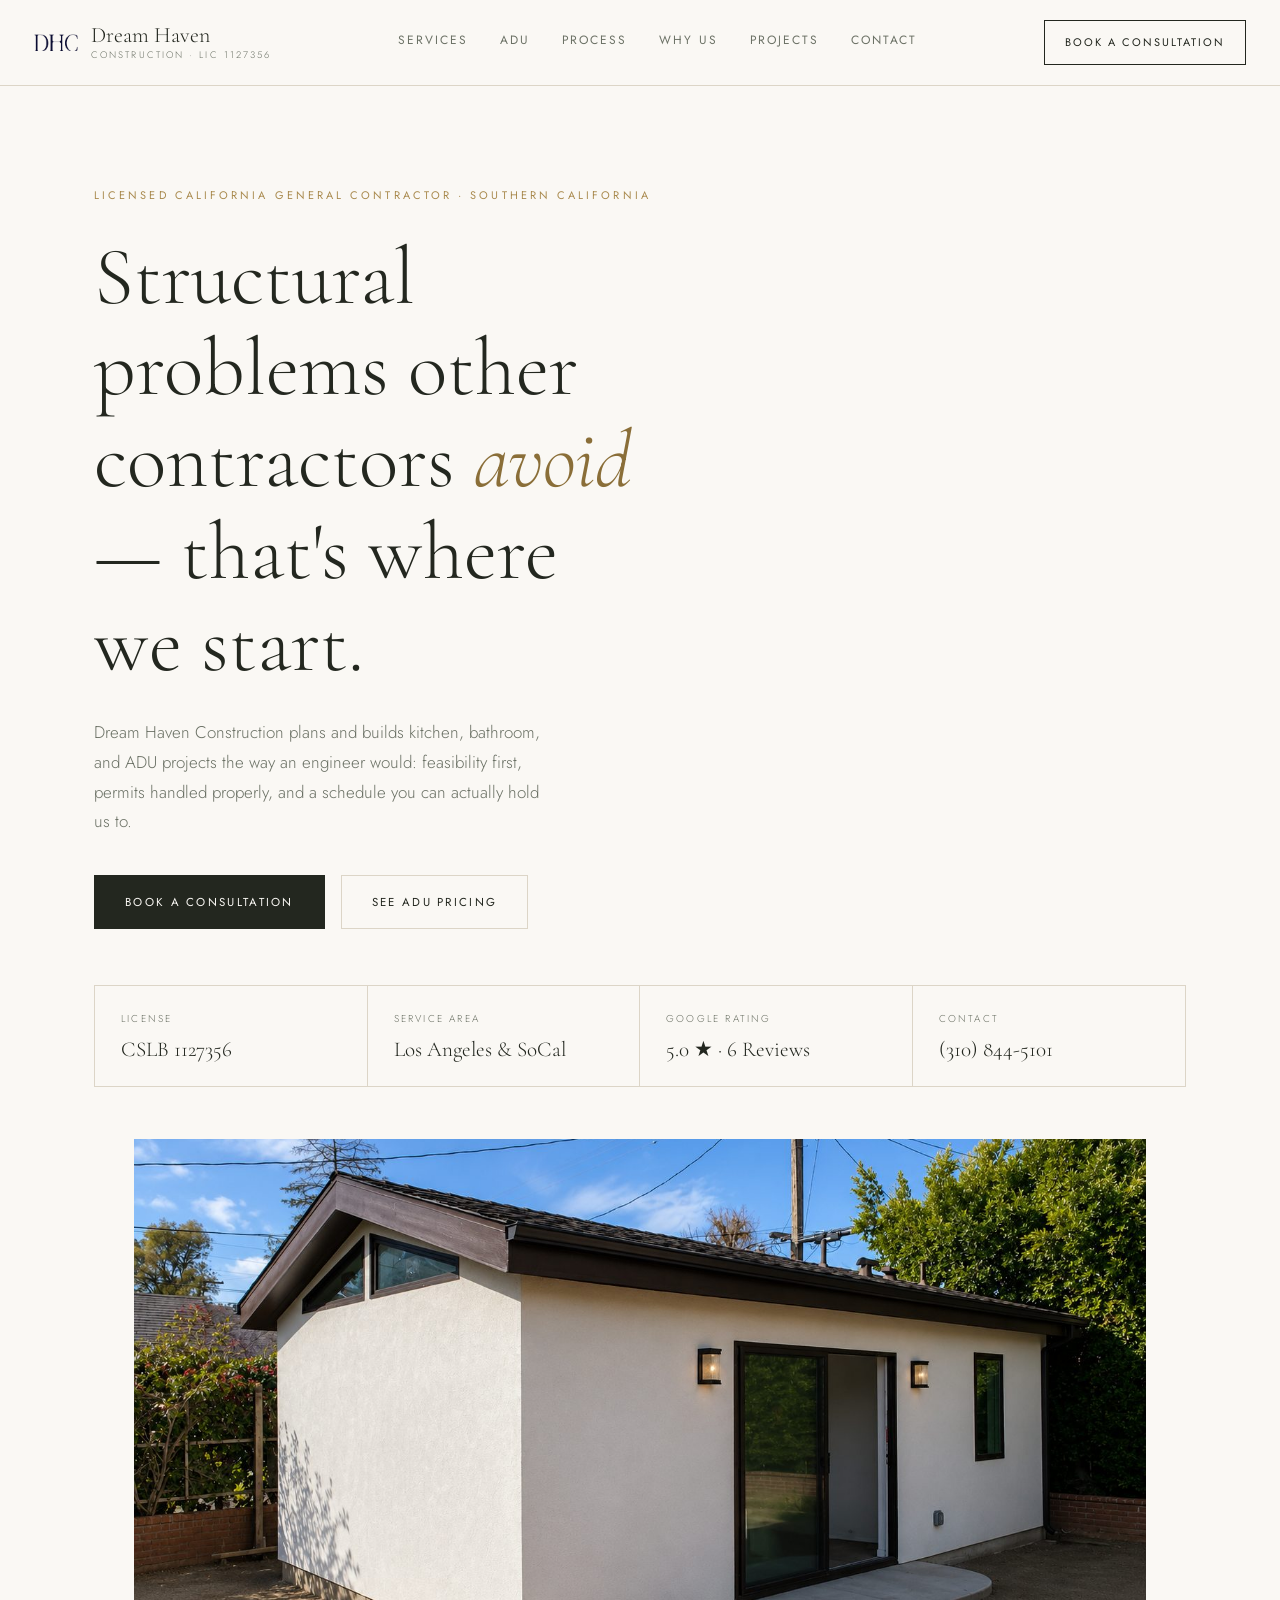
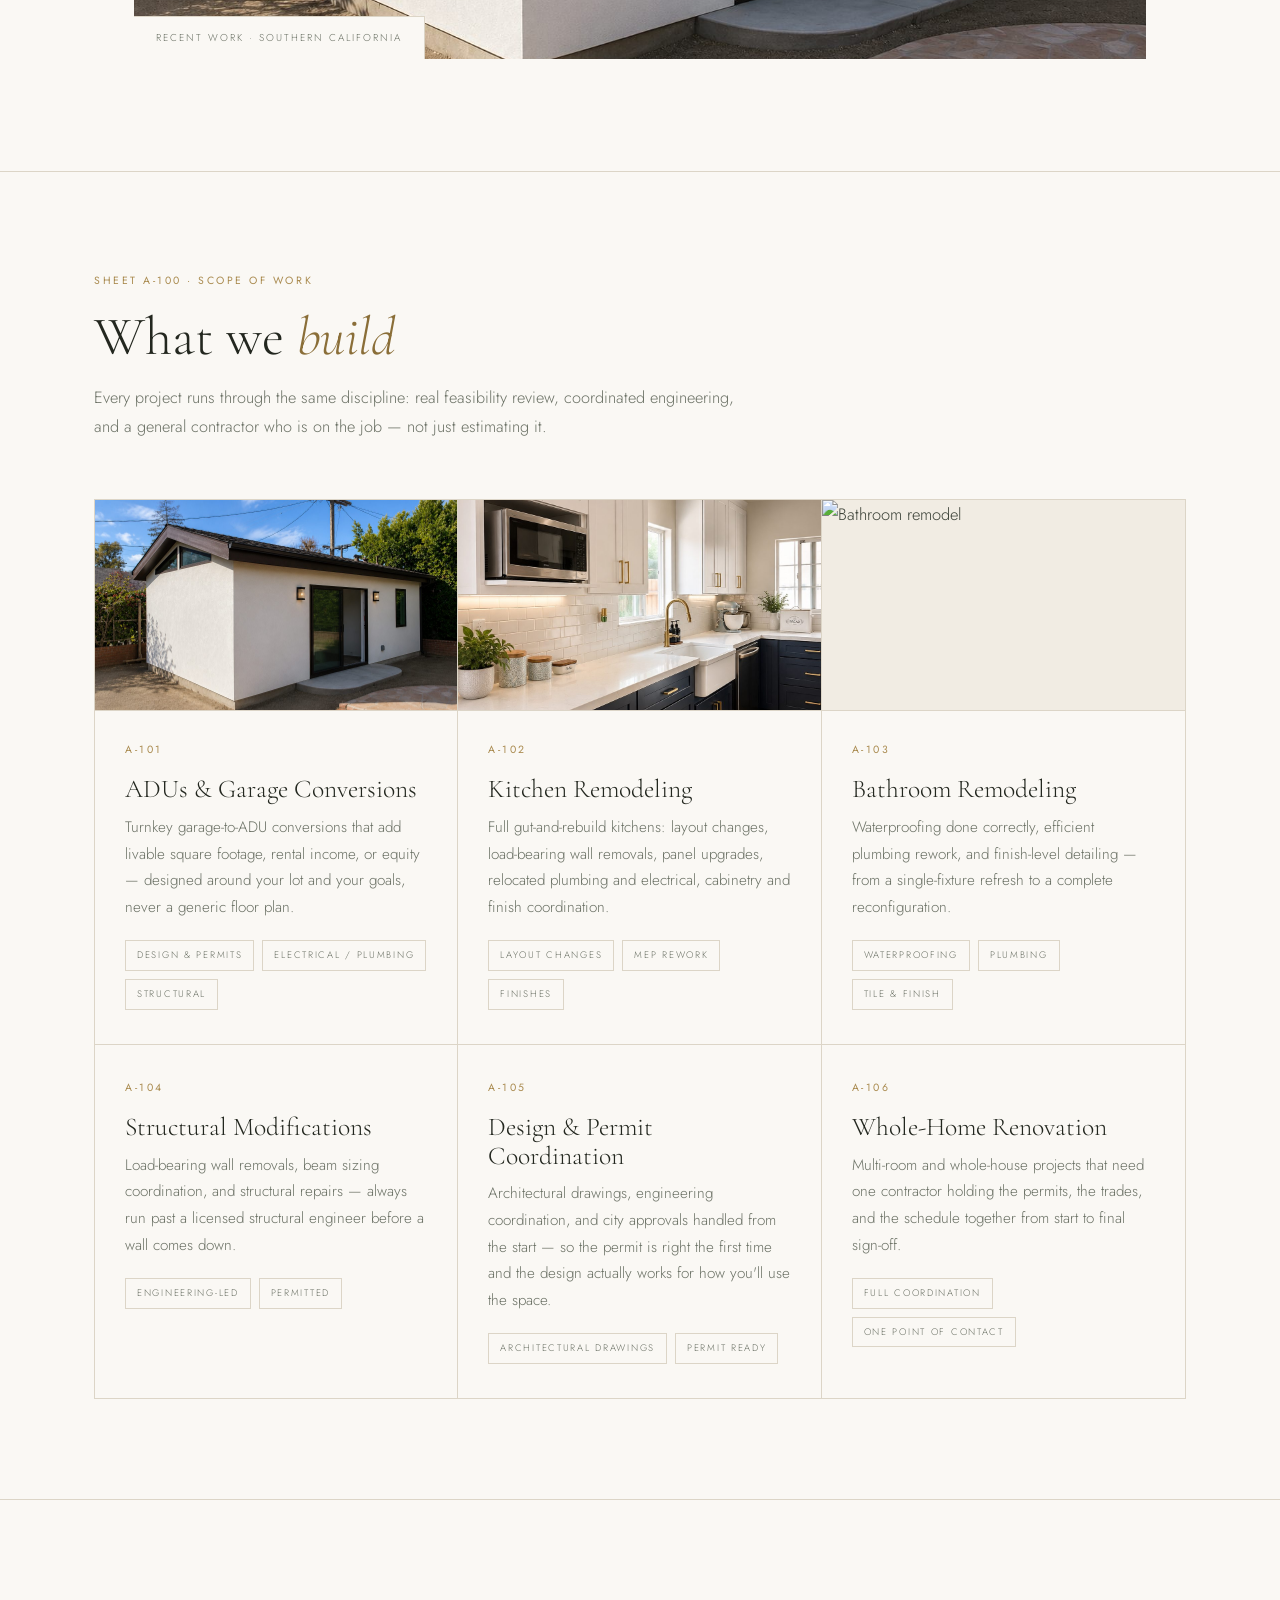
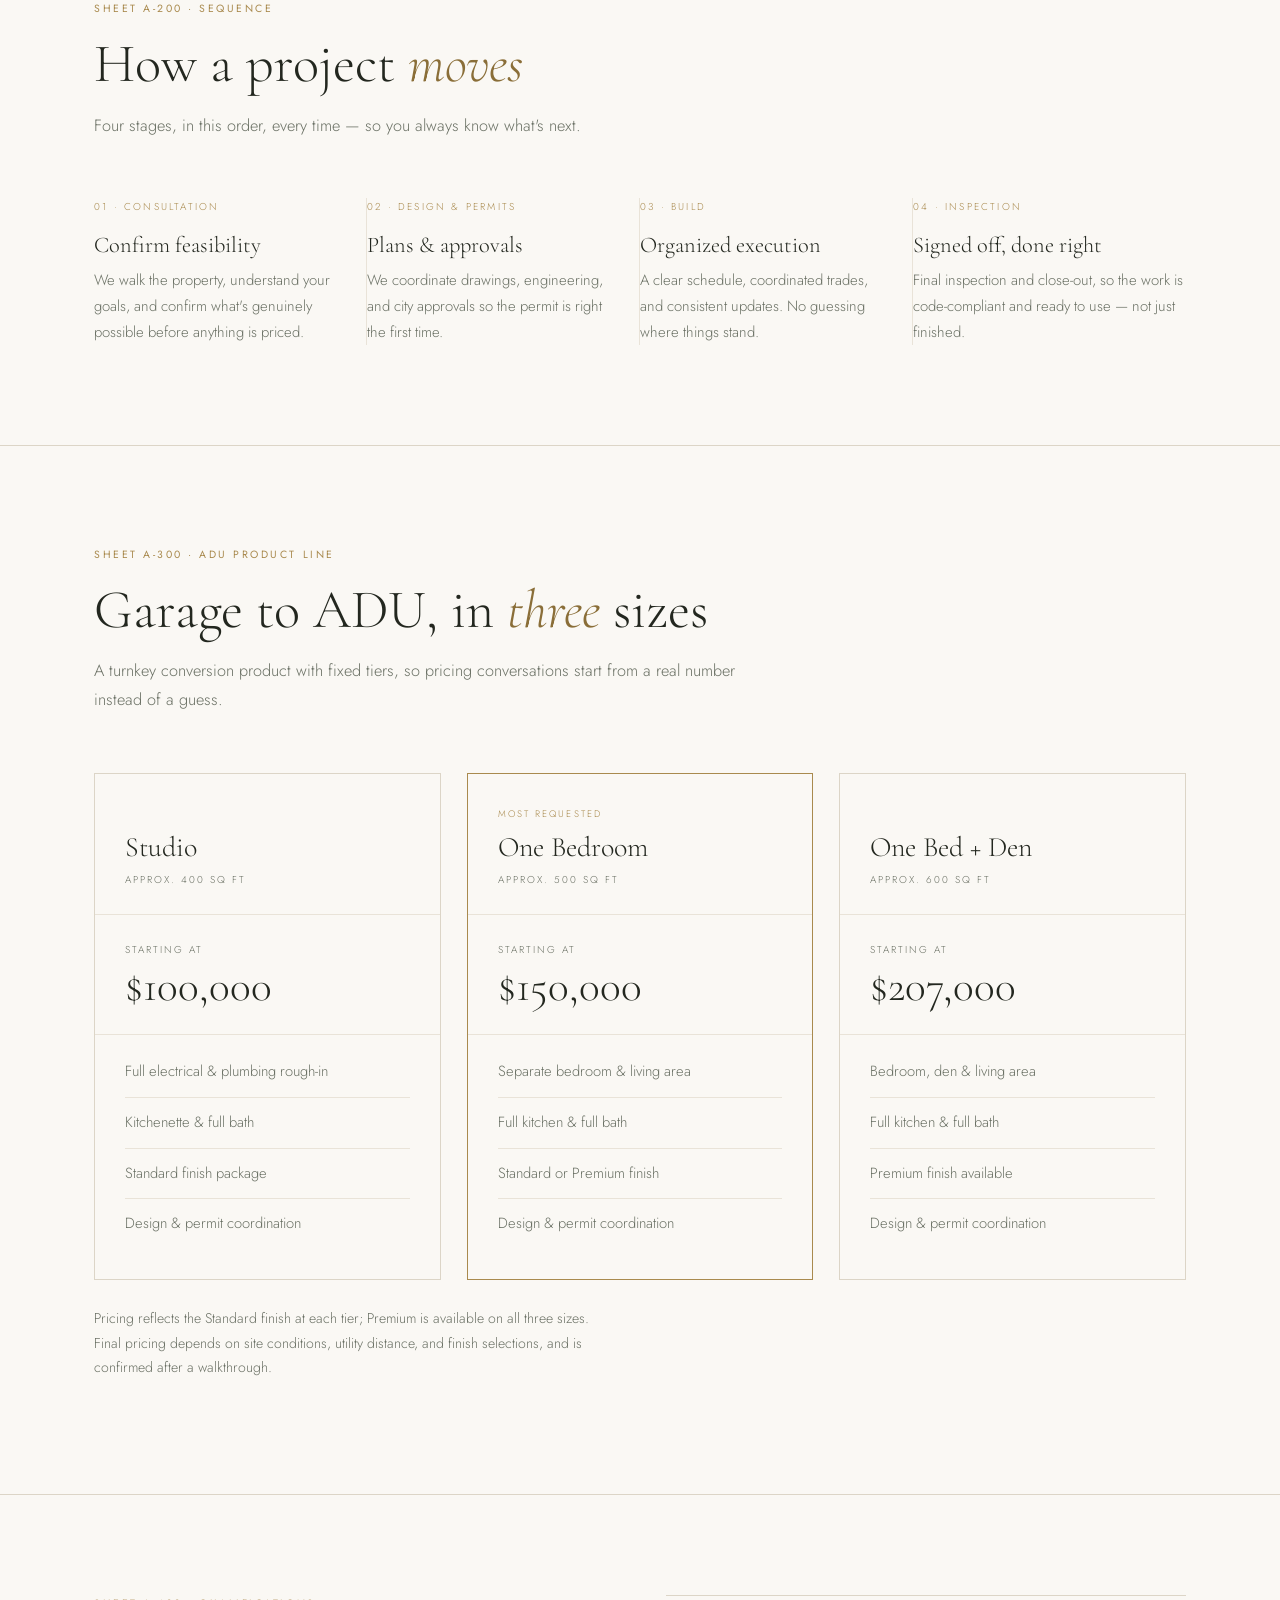
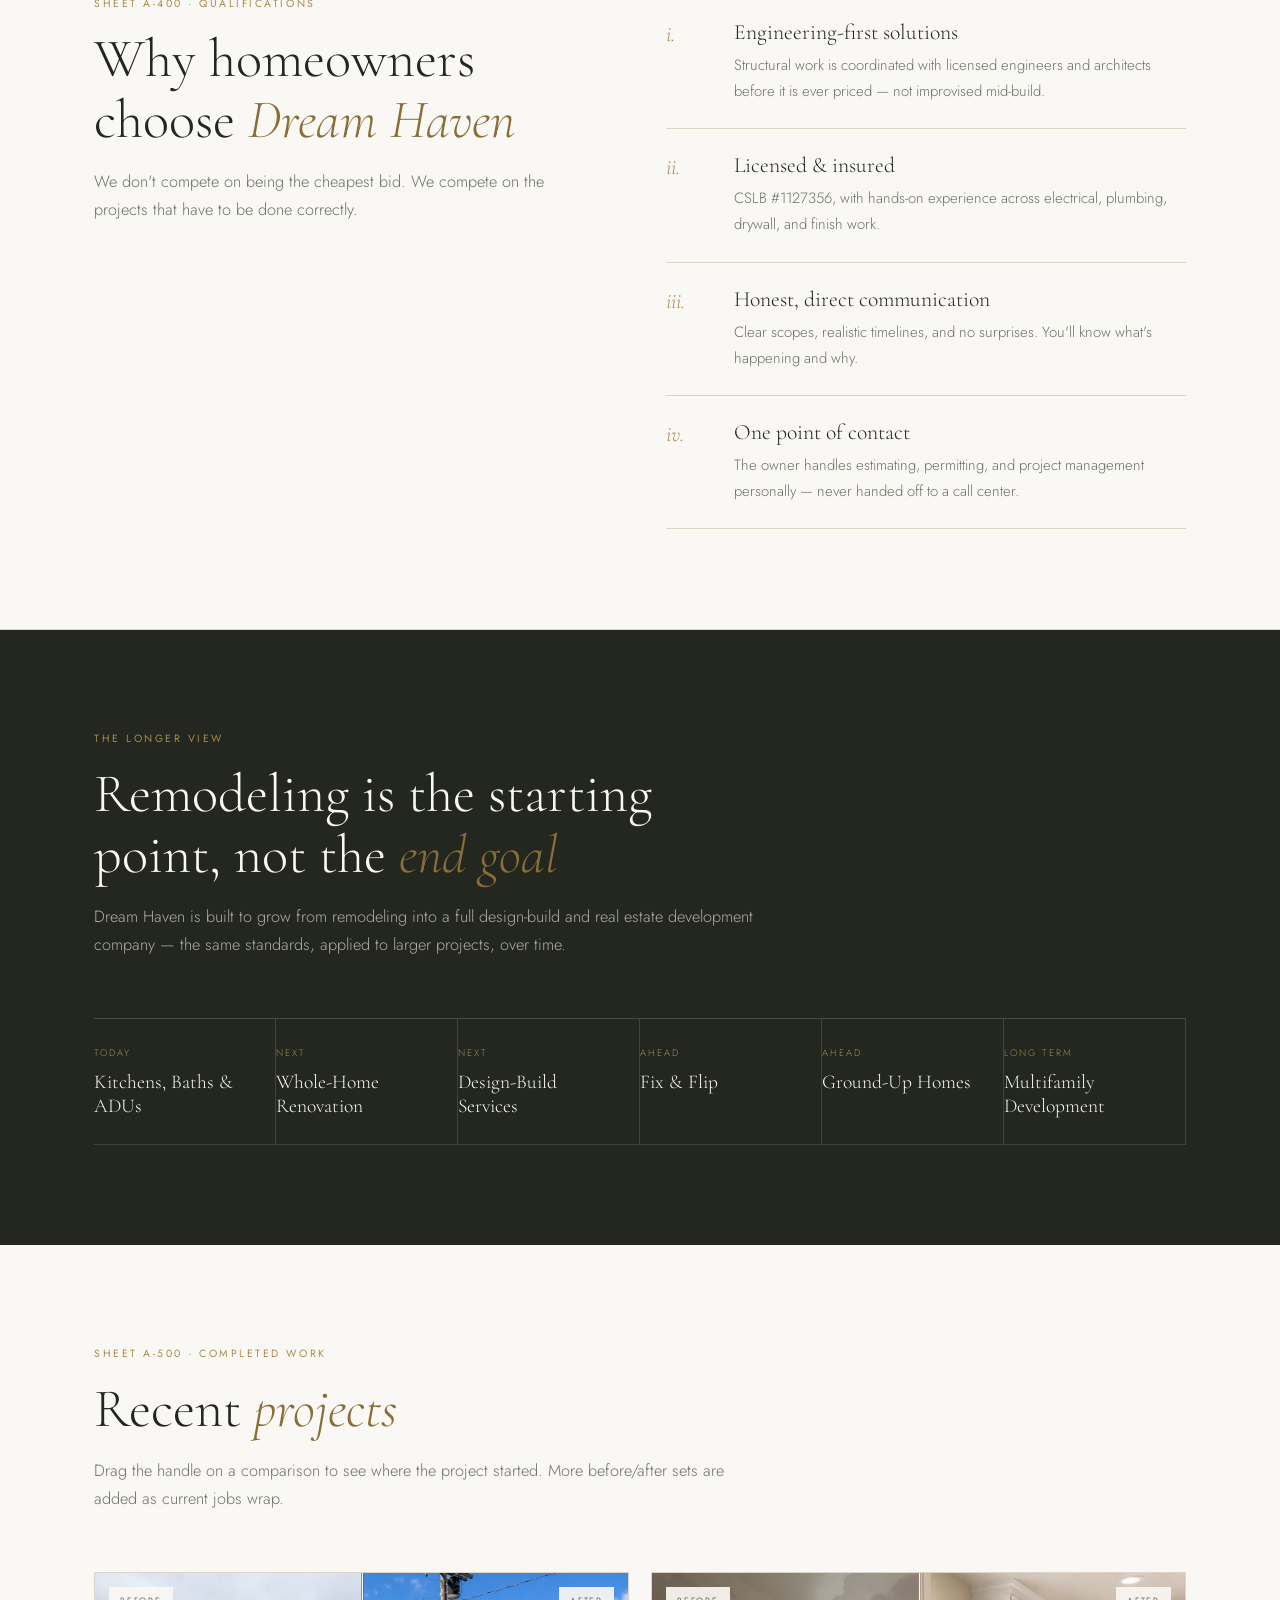
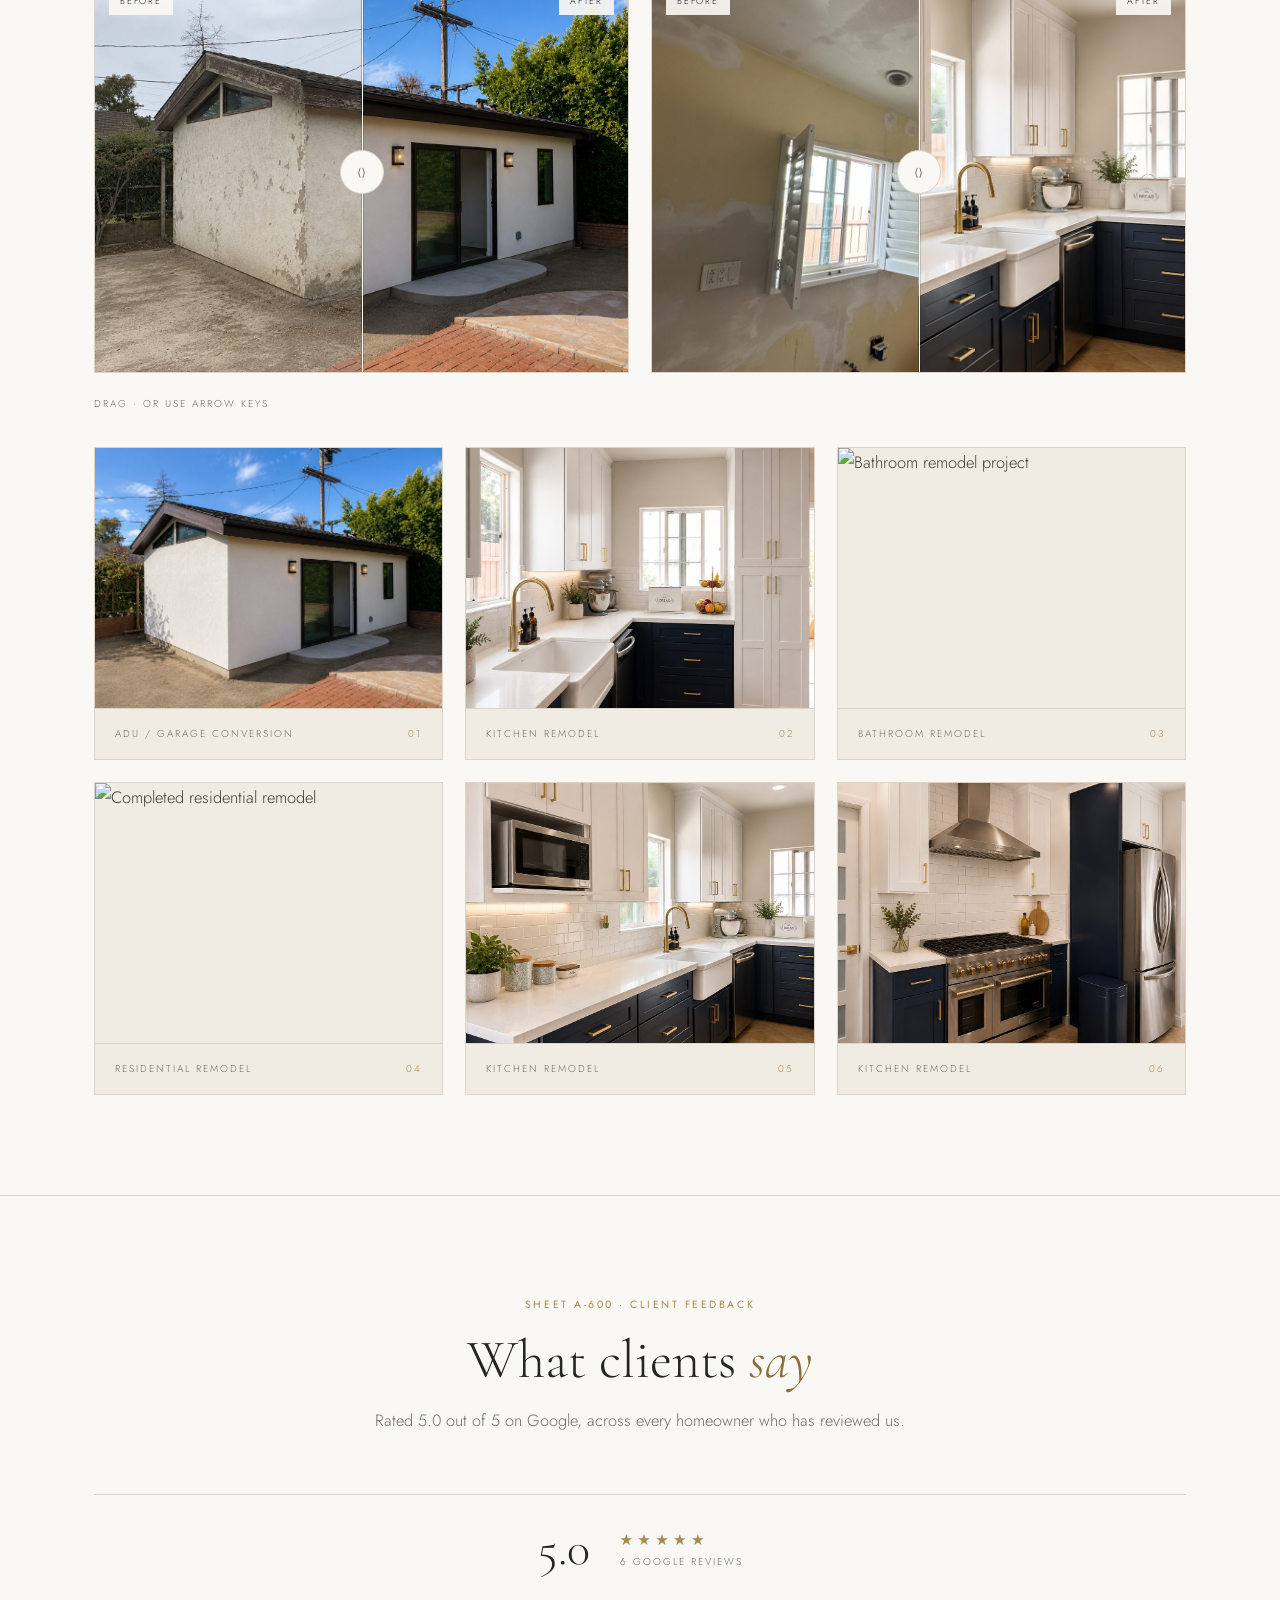
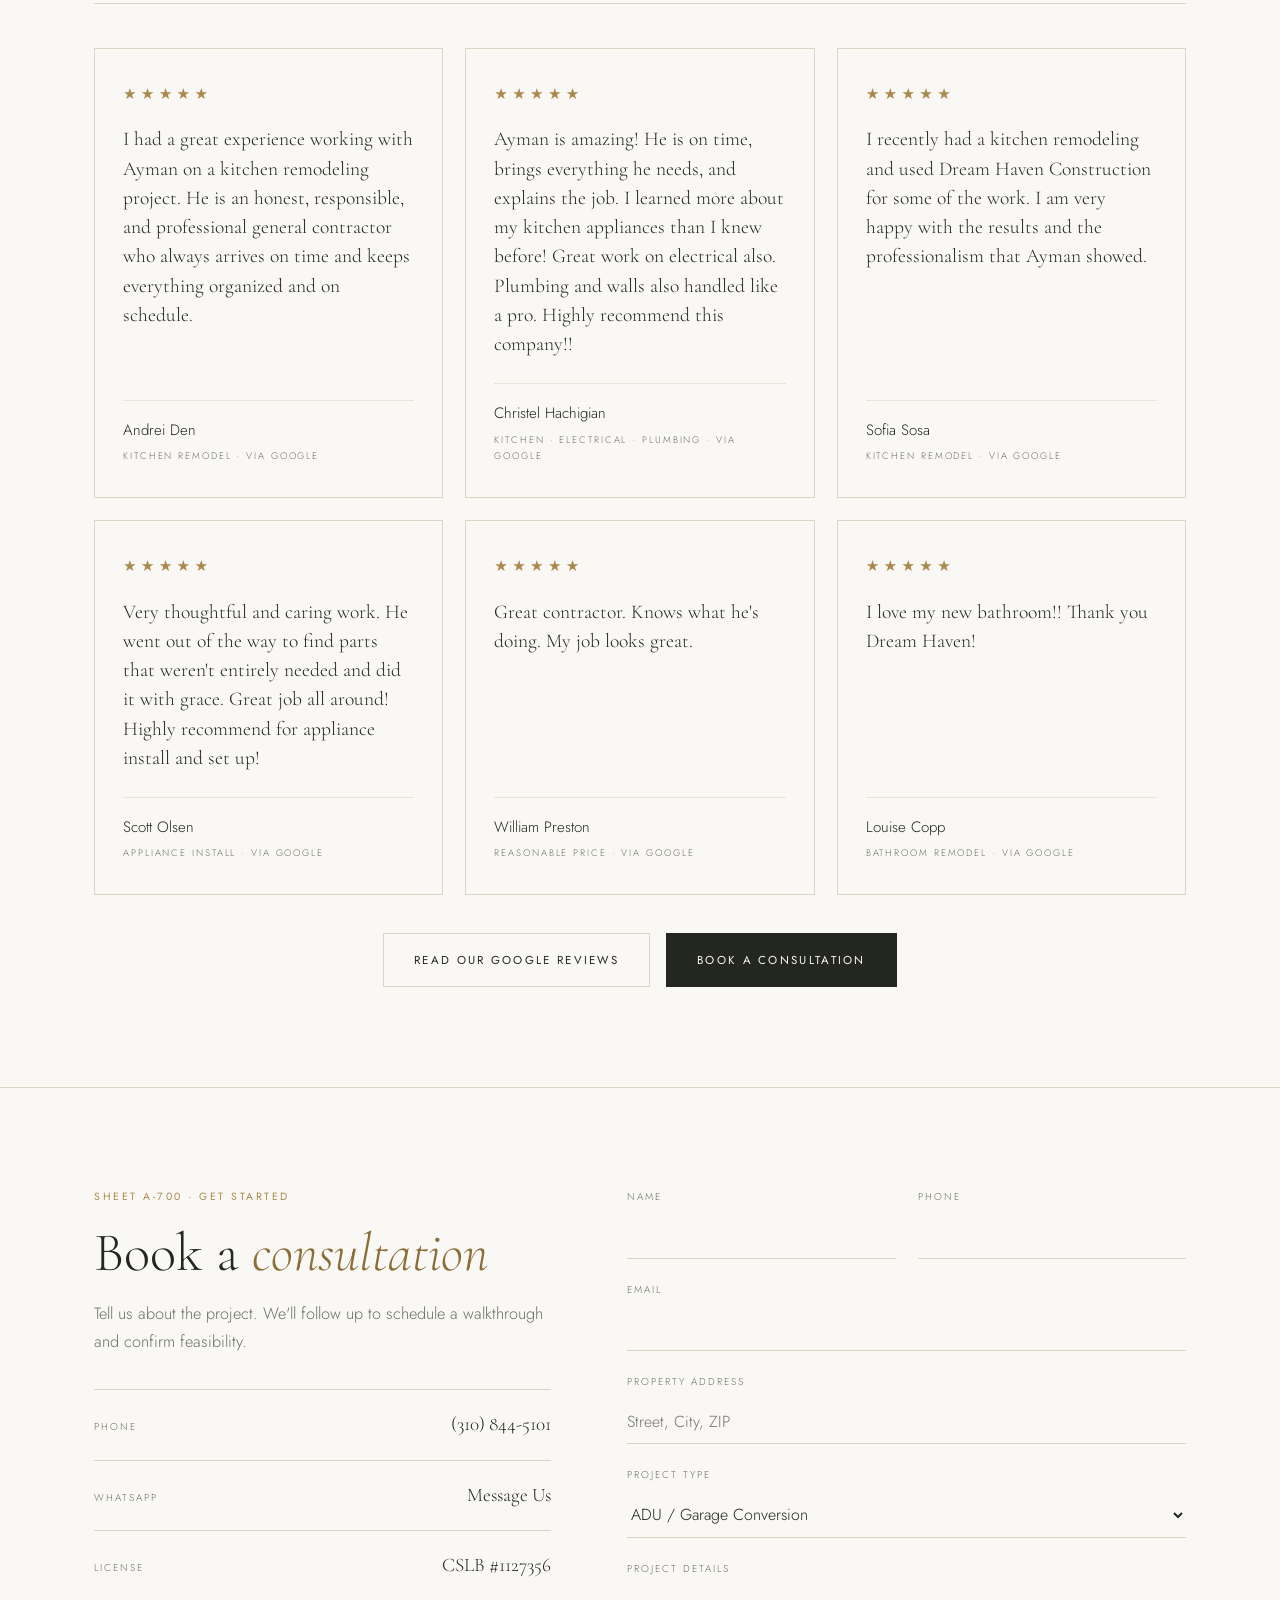
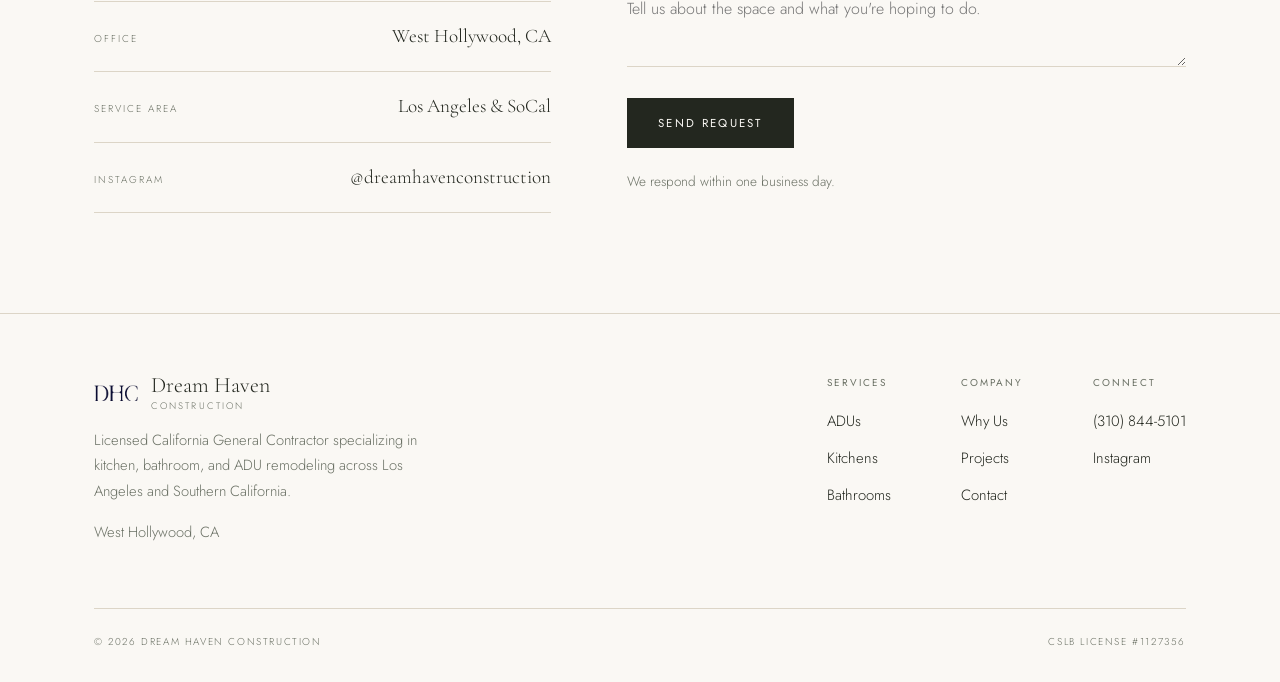
==== commit 82a2dfcd: "Update index.html" ====
--- a/index.html
+++ b/index.html
@@ -104,6 +104,12 @@
 
   /* ---------- hero ---------- */
   .hero{padding:100px 0 96px;border-bottom:1px solid var(--rule);}
+  .hero-figure{margin-top:52px;position:relative;}
+  .hero-figure img{width:100%;height:clamp(280px,46vw,520px);object-fit:cover;display:block;}
+  .hero-caption{
+    position:absolute;left:0;bottom:0;background:var(--ivory);border-top:1px solid var(--rule);border-right:1px solid var(--rule);
+    padding:12px 22px;font-size:10px;letter-spacing:0.2em;text-transform:uppercase;color:var(--ink-soft);
+  }
   .hero-head{font-size:clamp(2.8rem,6.4vw,5.4rem);max-width:14ch;margin:26px 0 28px;}
   .hero-head em{font-style:italic;color:var(--gold-deep);}
   .hero-sub{font-size:1.06rem;color:var(--ink-soft);max-width:46ch;margin-bottom:38px;}
@@ -359,6 +365,10 @@
         <div class="field"><label>Google Rating</label><div class="val">5.0 ★ · 6 Reviews</div></div>
         <div class="field"><label>Contact</label><div class="val"><a href="tel:3108445101" data-cms="contact.phoneDisplay">(310) 844‑5101</a></div></div>
       </div>
+      <figure class="hero-figure">
+        <img src="images/adu-after.jpg" alt="Completed ADU garage conversion by Dream Haven Construction">
+        <figcaption class="hero-caption">Recent Work · Southern California</figcaption>
+      </figure>
     </div>
   </section>
 
@@ -873,5 +883,17 @@
   });
 </script>
 
+<script src="https://identity.netlify.com/v1/netlify-identity-widget.js"></script>
+<script>
+  if (window.netlifyIdentity) {
+    window.netlifyIdentity.on("init", function(user) {
+      if (!user) {
+        window.netlifyIdentity.on("login", function() {
+          document.location.href = "/admin/";
+        });
+      }
+    });
+  }
+</script>
 </body>
 </html>
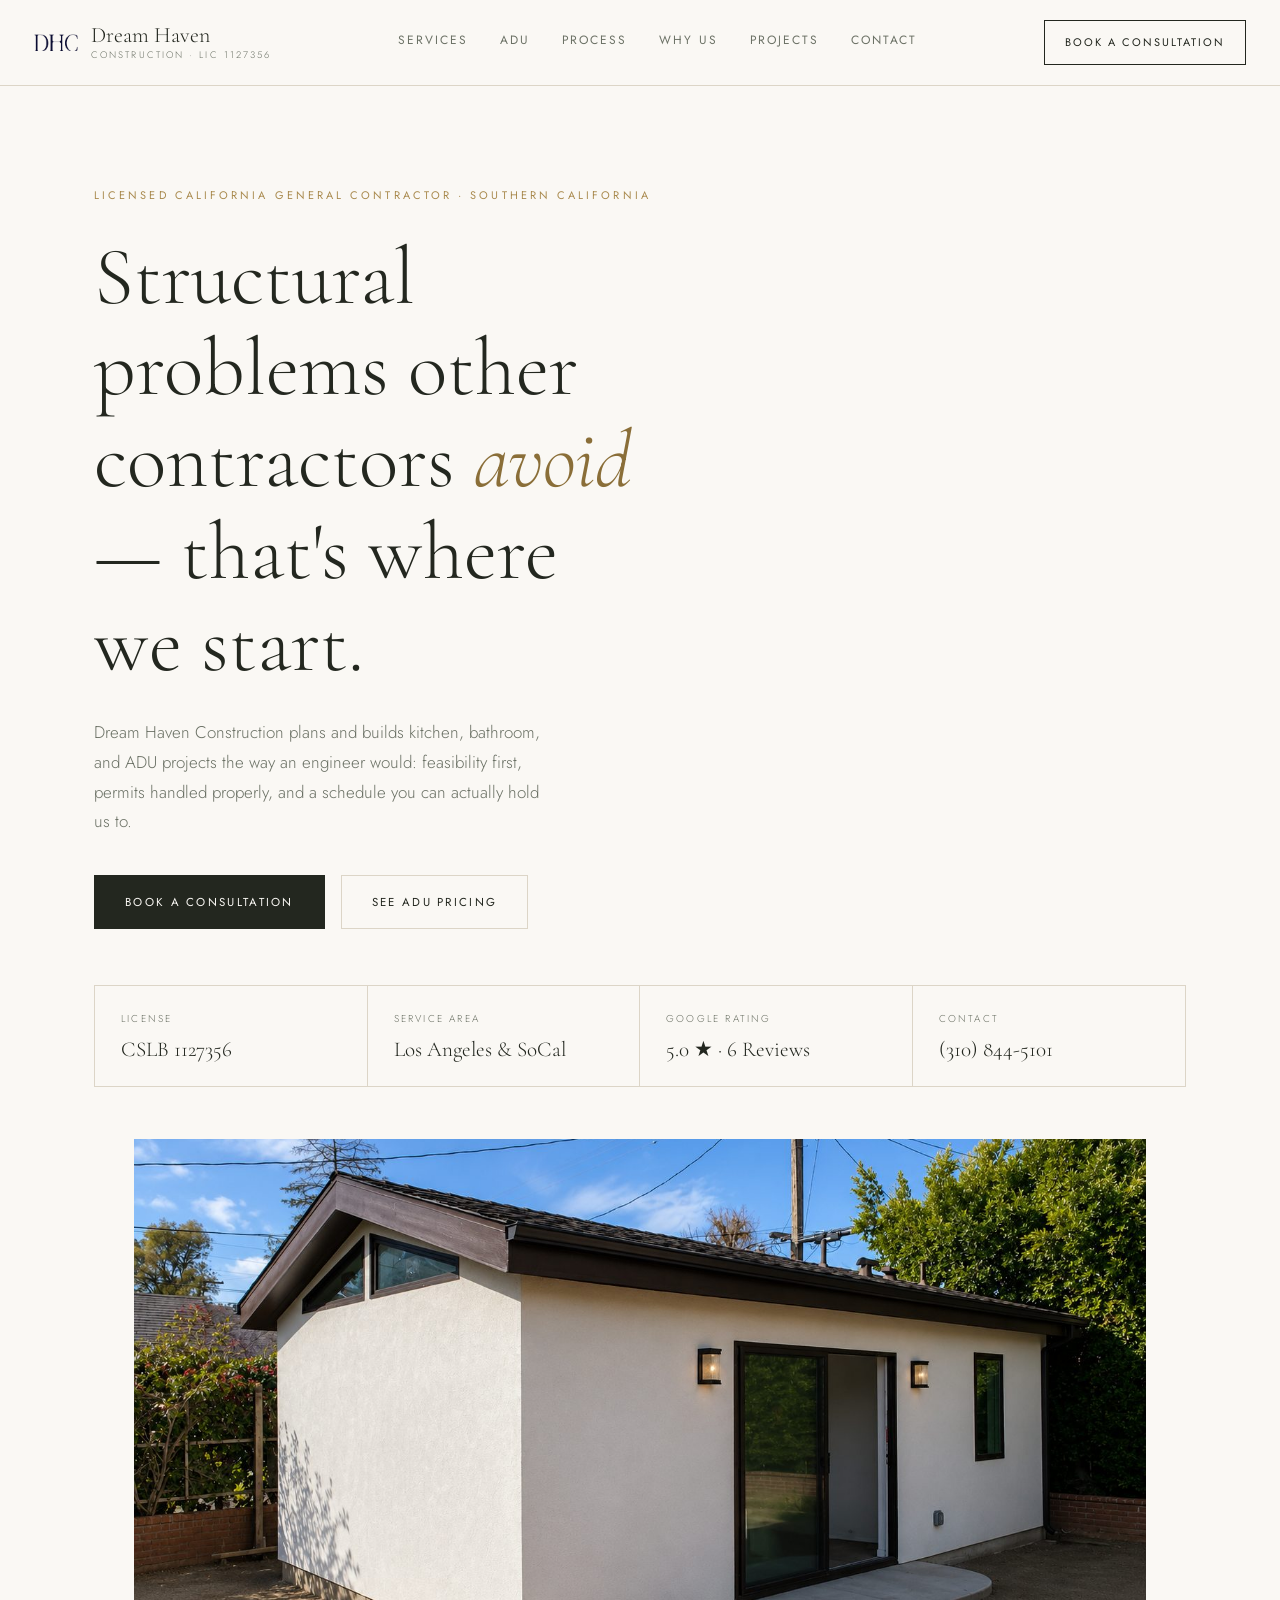
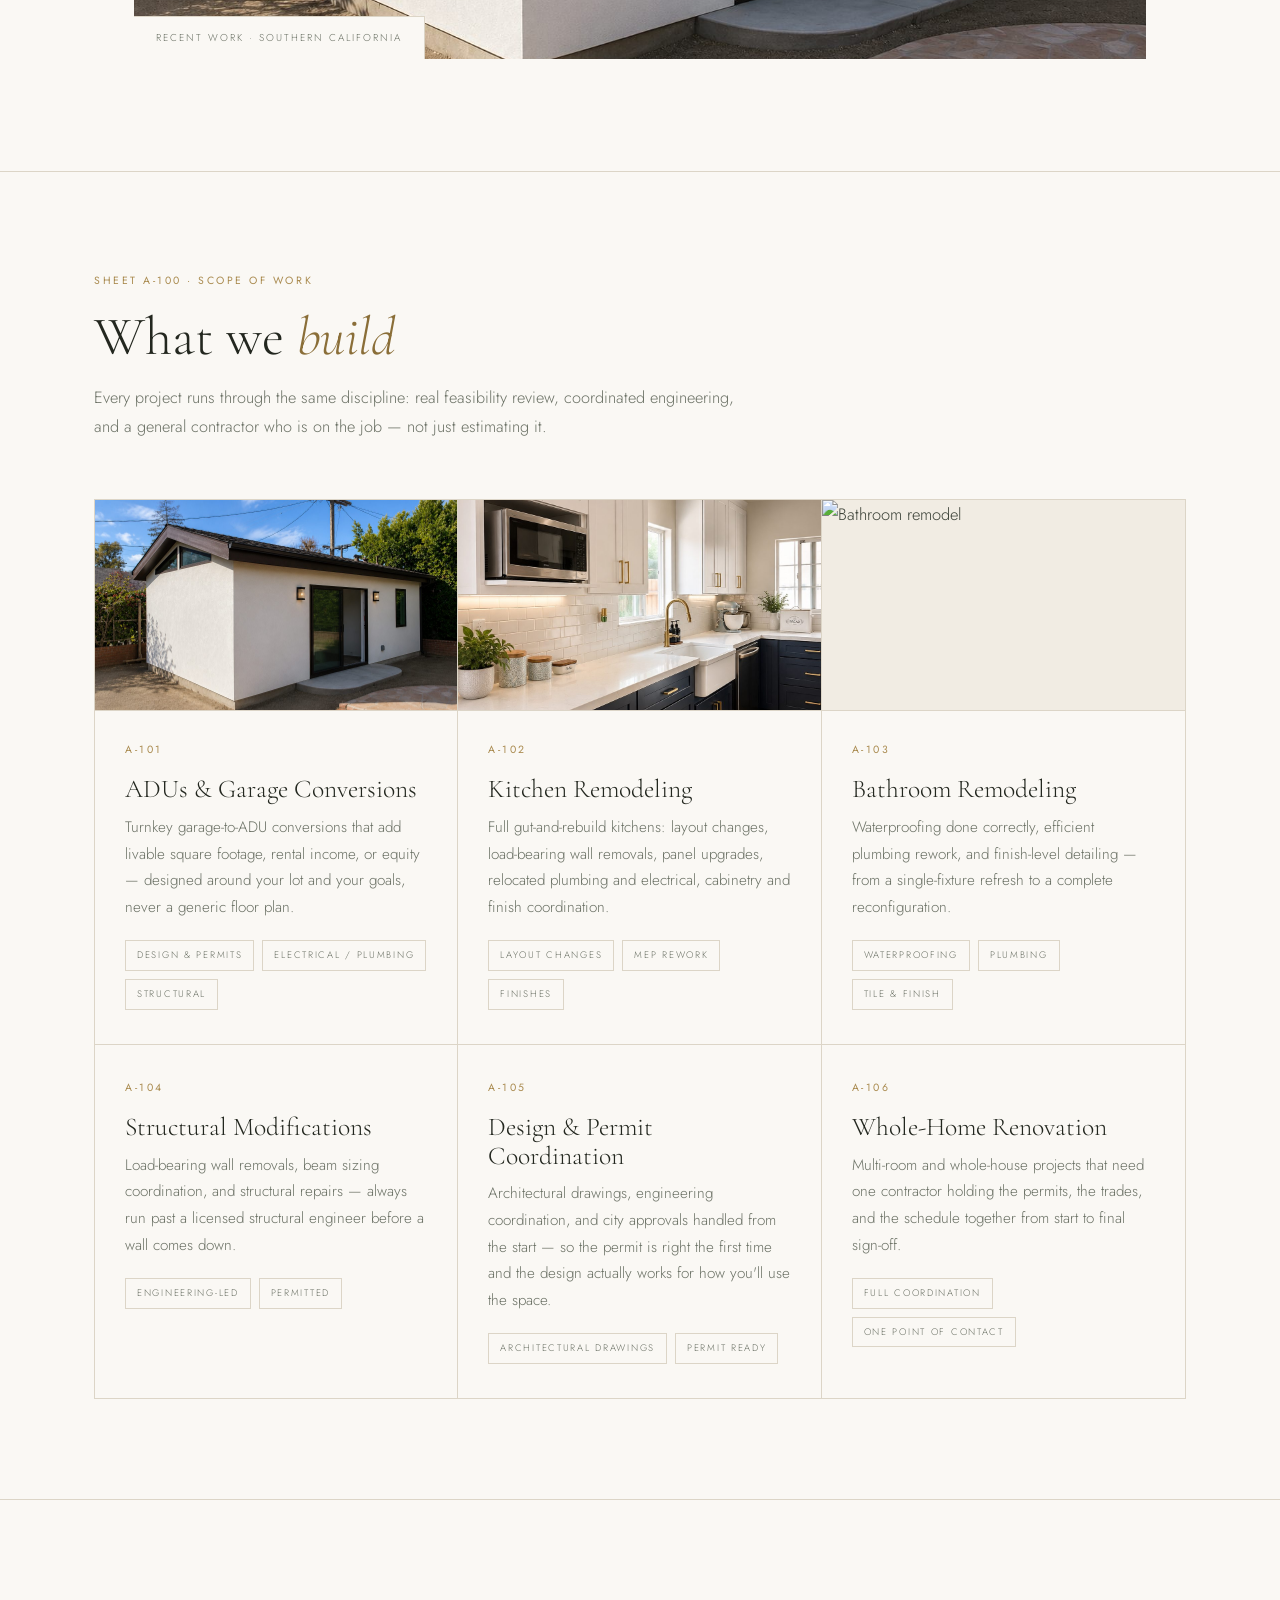
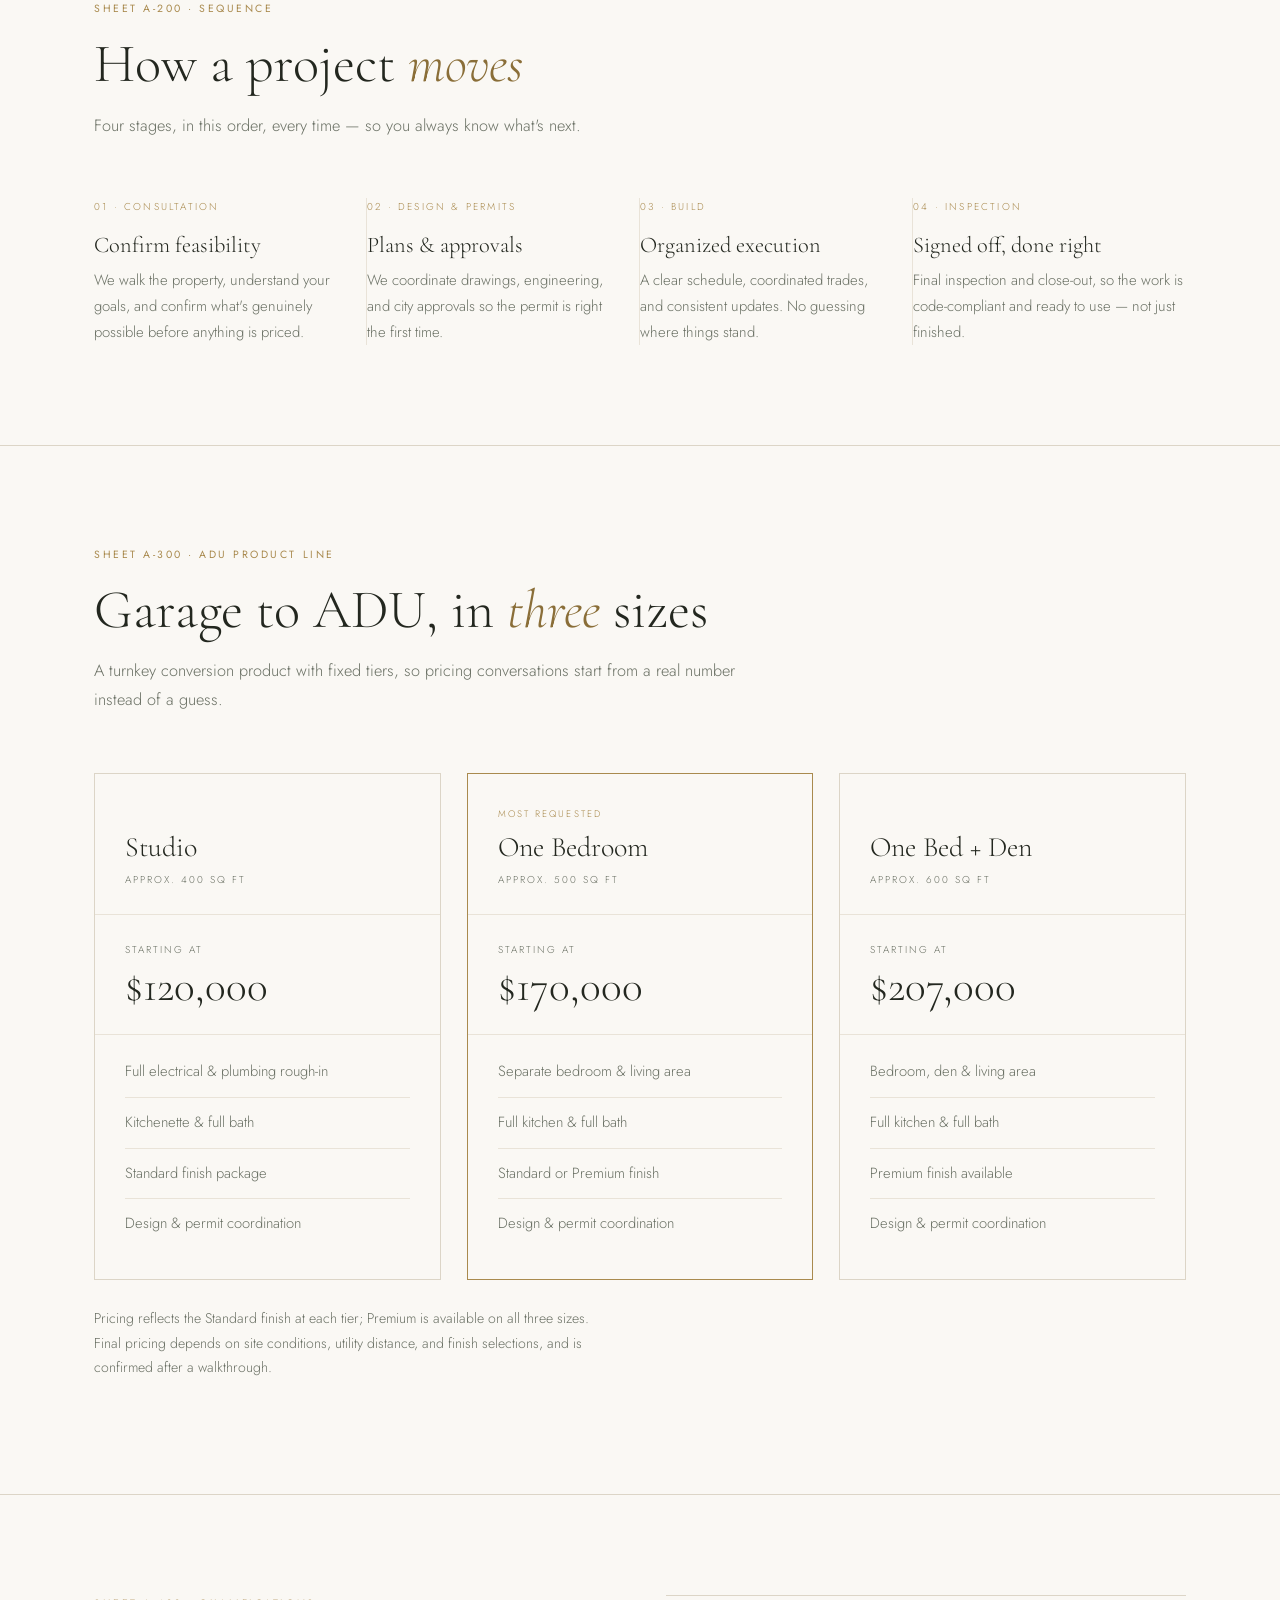
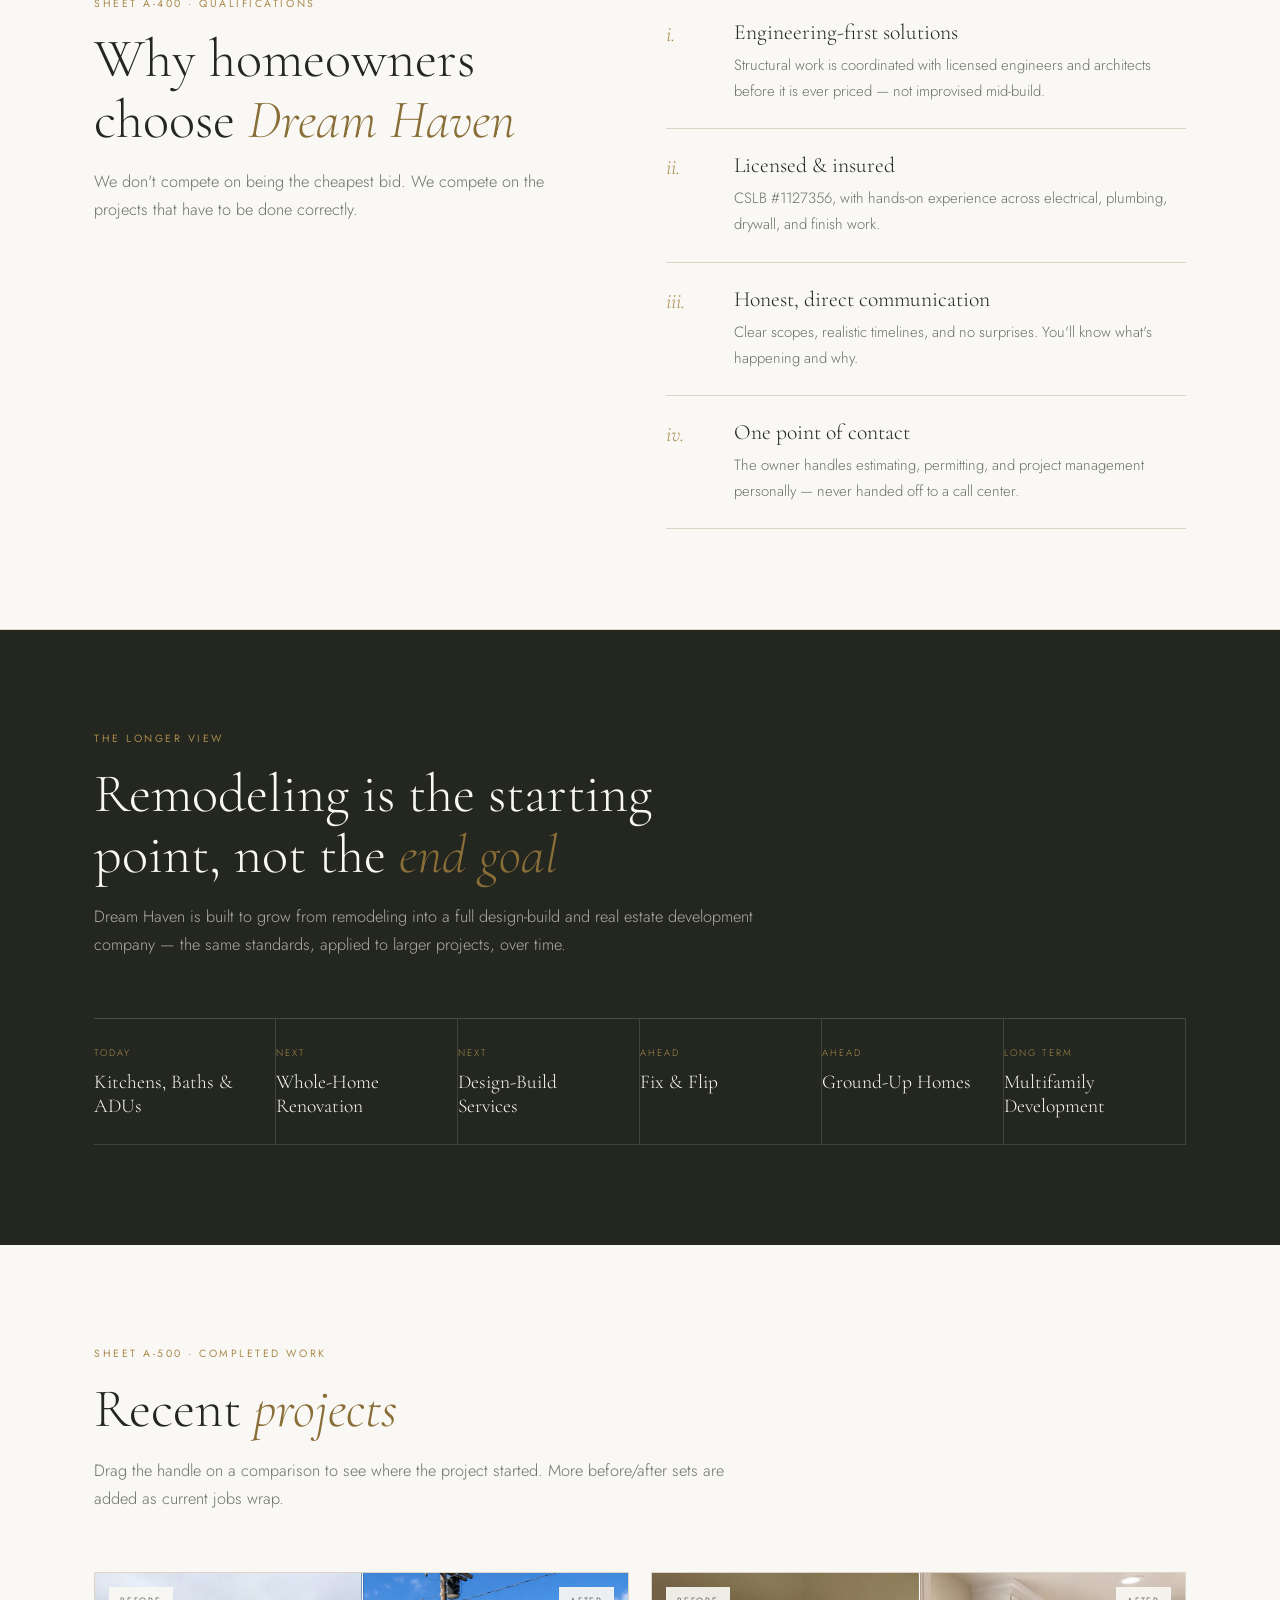
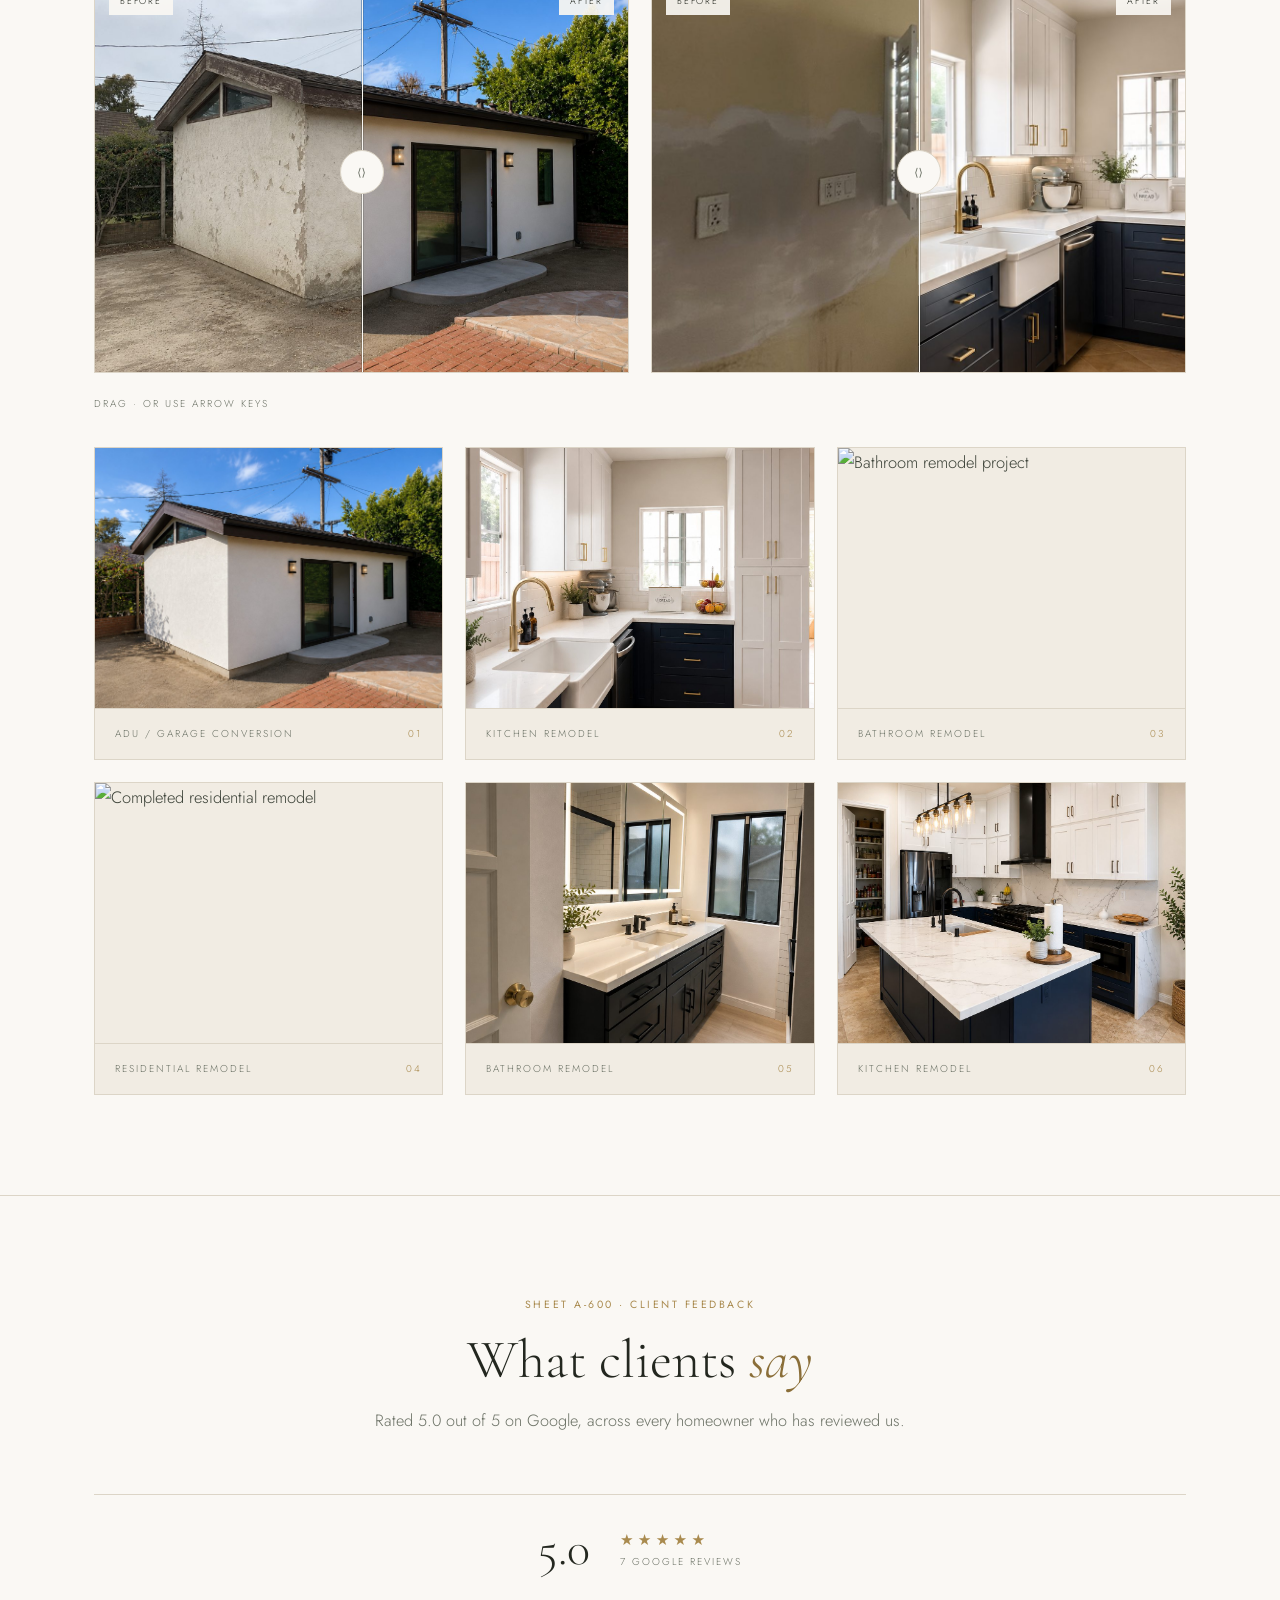
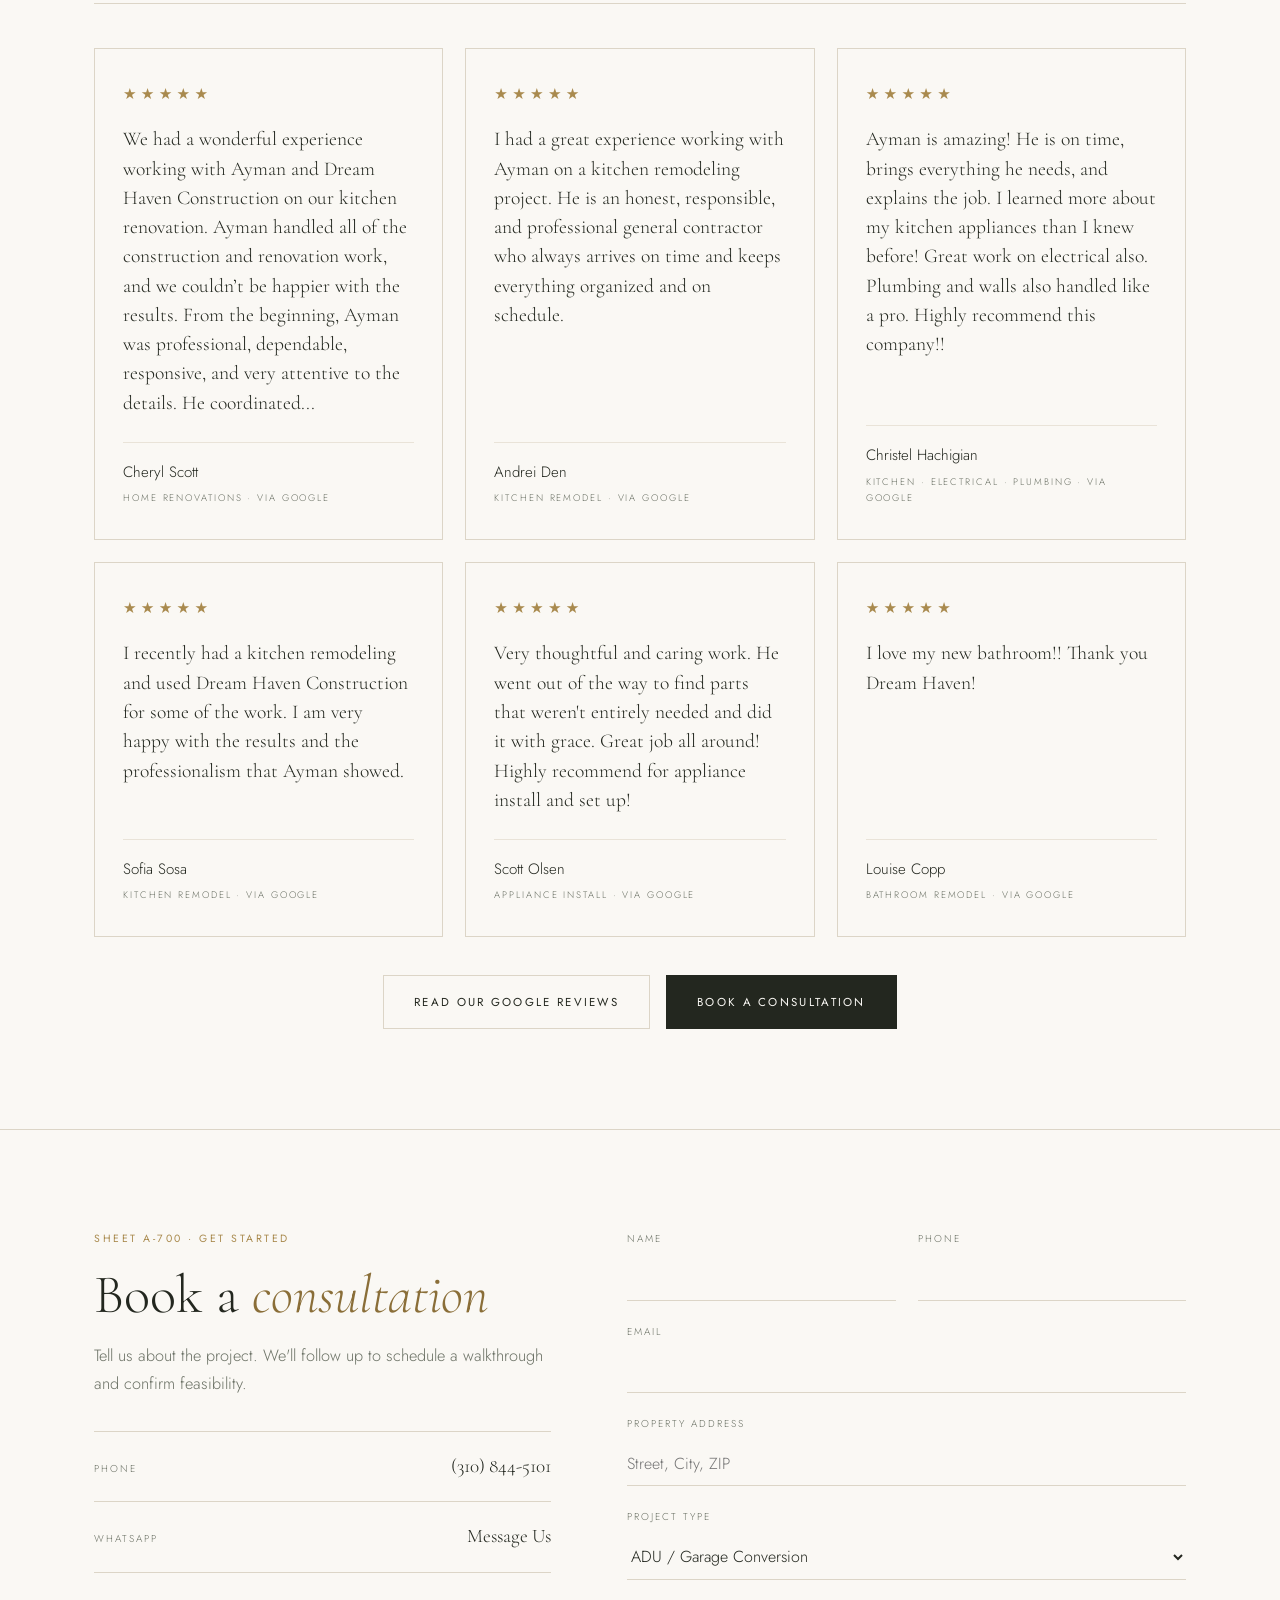
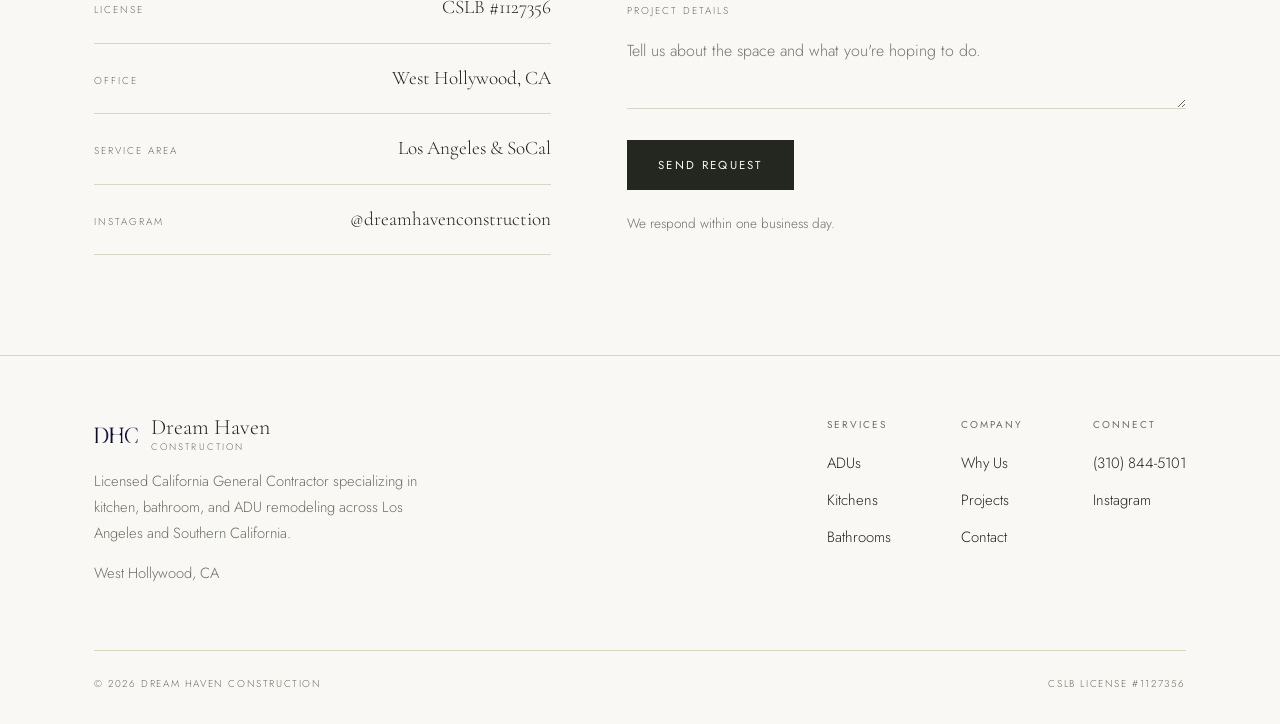
==== commit 91640aa0: "Add files via upload" ====
--- a/index.html
+++ b/index.html
@@ -603,7 +603,7 @@
           <div class="handle"></div><div class="knob">⟨⟩</div>
         </div>
         <div class="compare" tabindex="0" role="slider" aria-label="Kitchen remodel before and after" aria-valuemin="0" aria-valuemax="100" aria-valuenow="50" style="--split:50%">
-          <img class="before-layer" src="images/kitchen-before.jpg" alt="Kitchen before remodel, drywall and framing stage">
+          <img class="before-layer" src="images/kitchen-before-2.jpg" alt="Kitchen before remodel, drywall and framing stage">
           <img class="after-layer" src="images/kitchen-navy-1.jpg" alt="Completed navy blue kitchen with brass hardware">
           <span class="tagl">Before</span><span class="tagr">After</span>
           <div class="handle"></div><div class="knob">⟨⟩</div>
@@ -629,11 +629,11 @@
           <figcaption><span>Residential Remodel</span><span class="idx">04</span></figcaption>
         </figure>
         <figure class="gallery-figure">
-          <img src="images/kitchen-navy-1.jpg" alt="Navy blue kitchen with gold hardware and subway tile" loading="lazy">
-          <figcaption><span>Kitchen Remodel</span><span class="idx">05</span></figcaption>
+          <img src="images/bathroom-vanity.jpg" alt="Bathroom remodel with black vanity and brass fixtures" loading="lazy">
+          <figcaption><span>Bathroom Remodel</span><span class="idx">05</span></figcaption>
         </figure>
         <figure class="gallery-figure">
-          <img src="images/kitchen-navy-3.jpg" alt="Kitchen range, hood, and refrigerator wall" loading="lazy">
+          <img src="images/kitchen-navy-4.jpg" alt="Kitchen remodel with navy island and marble countertops" loading="lazy">
           <figcaption><span>Kitchen Remodel</span><span class="idx">06</span></figcaption>
         </figure>
       </div>
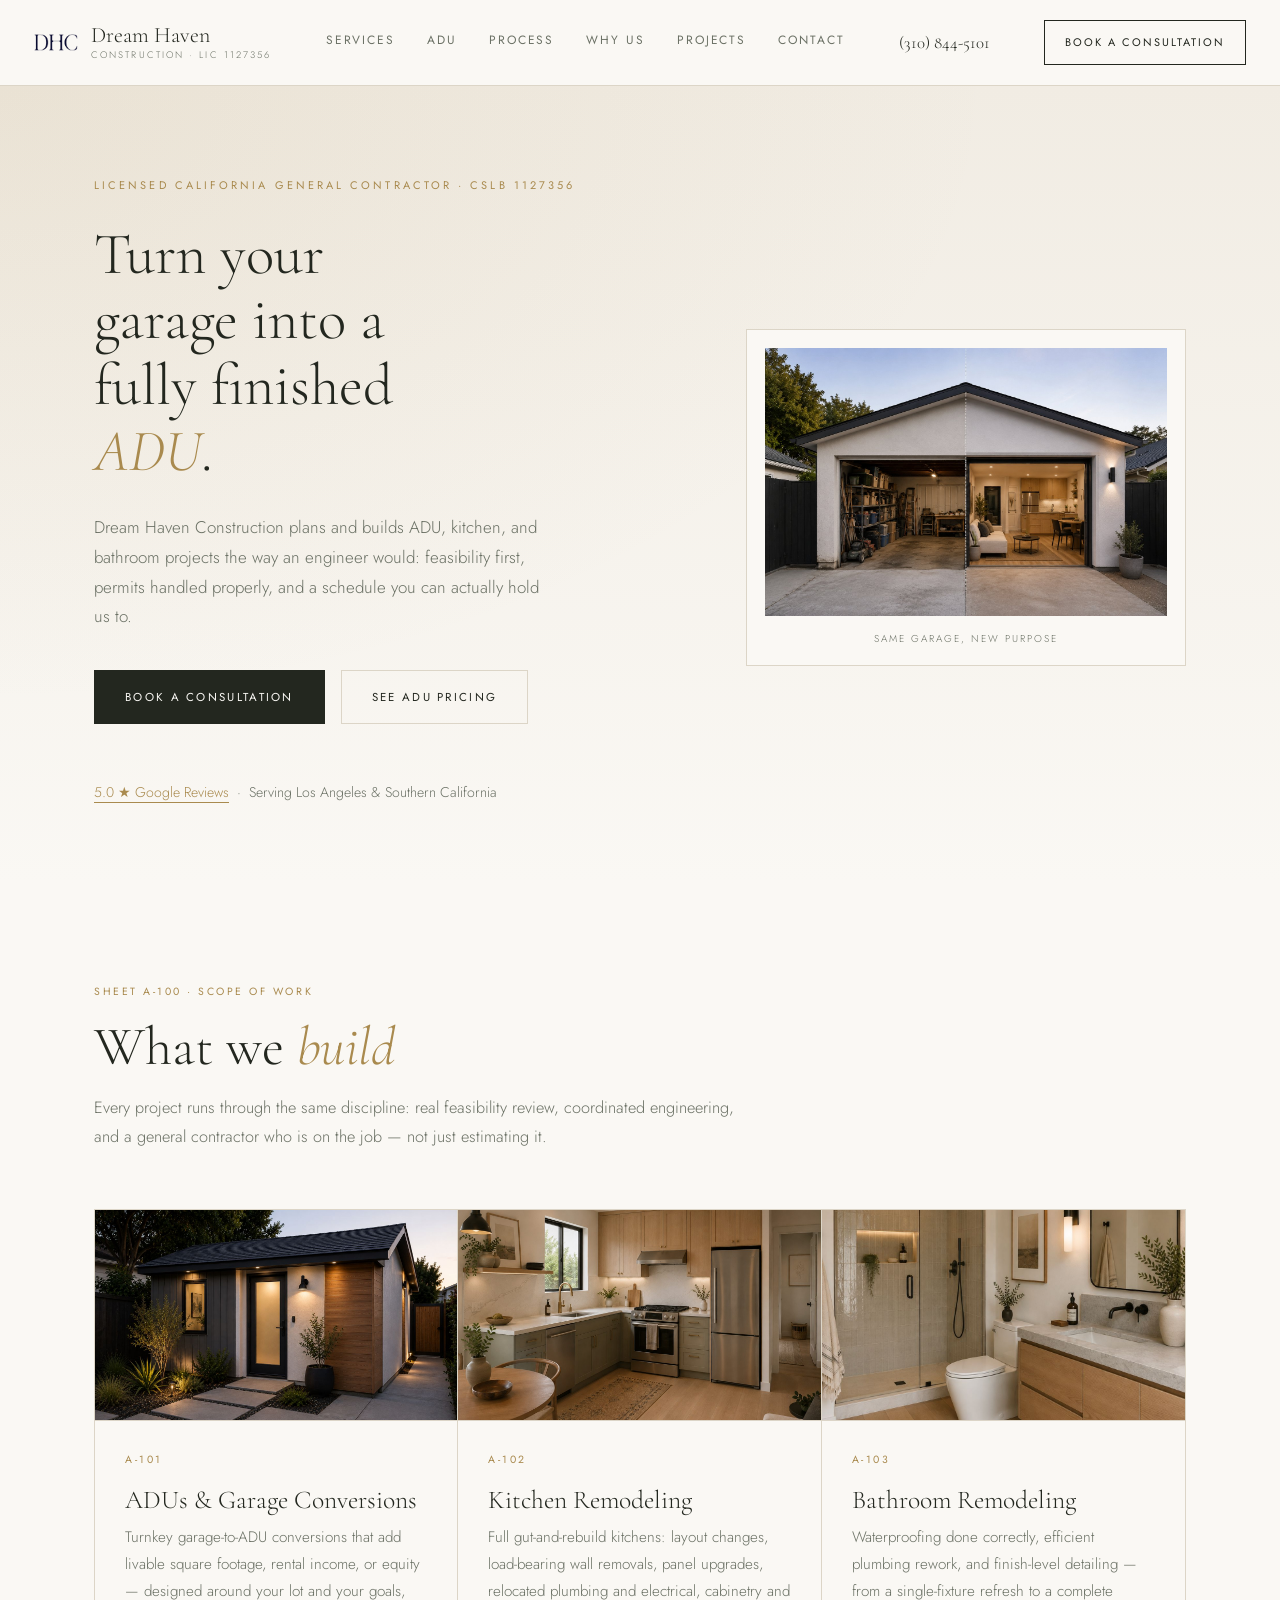
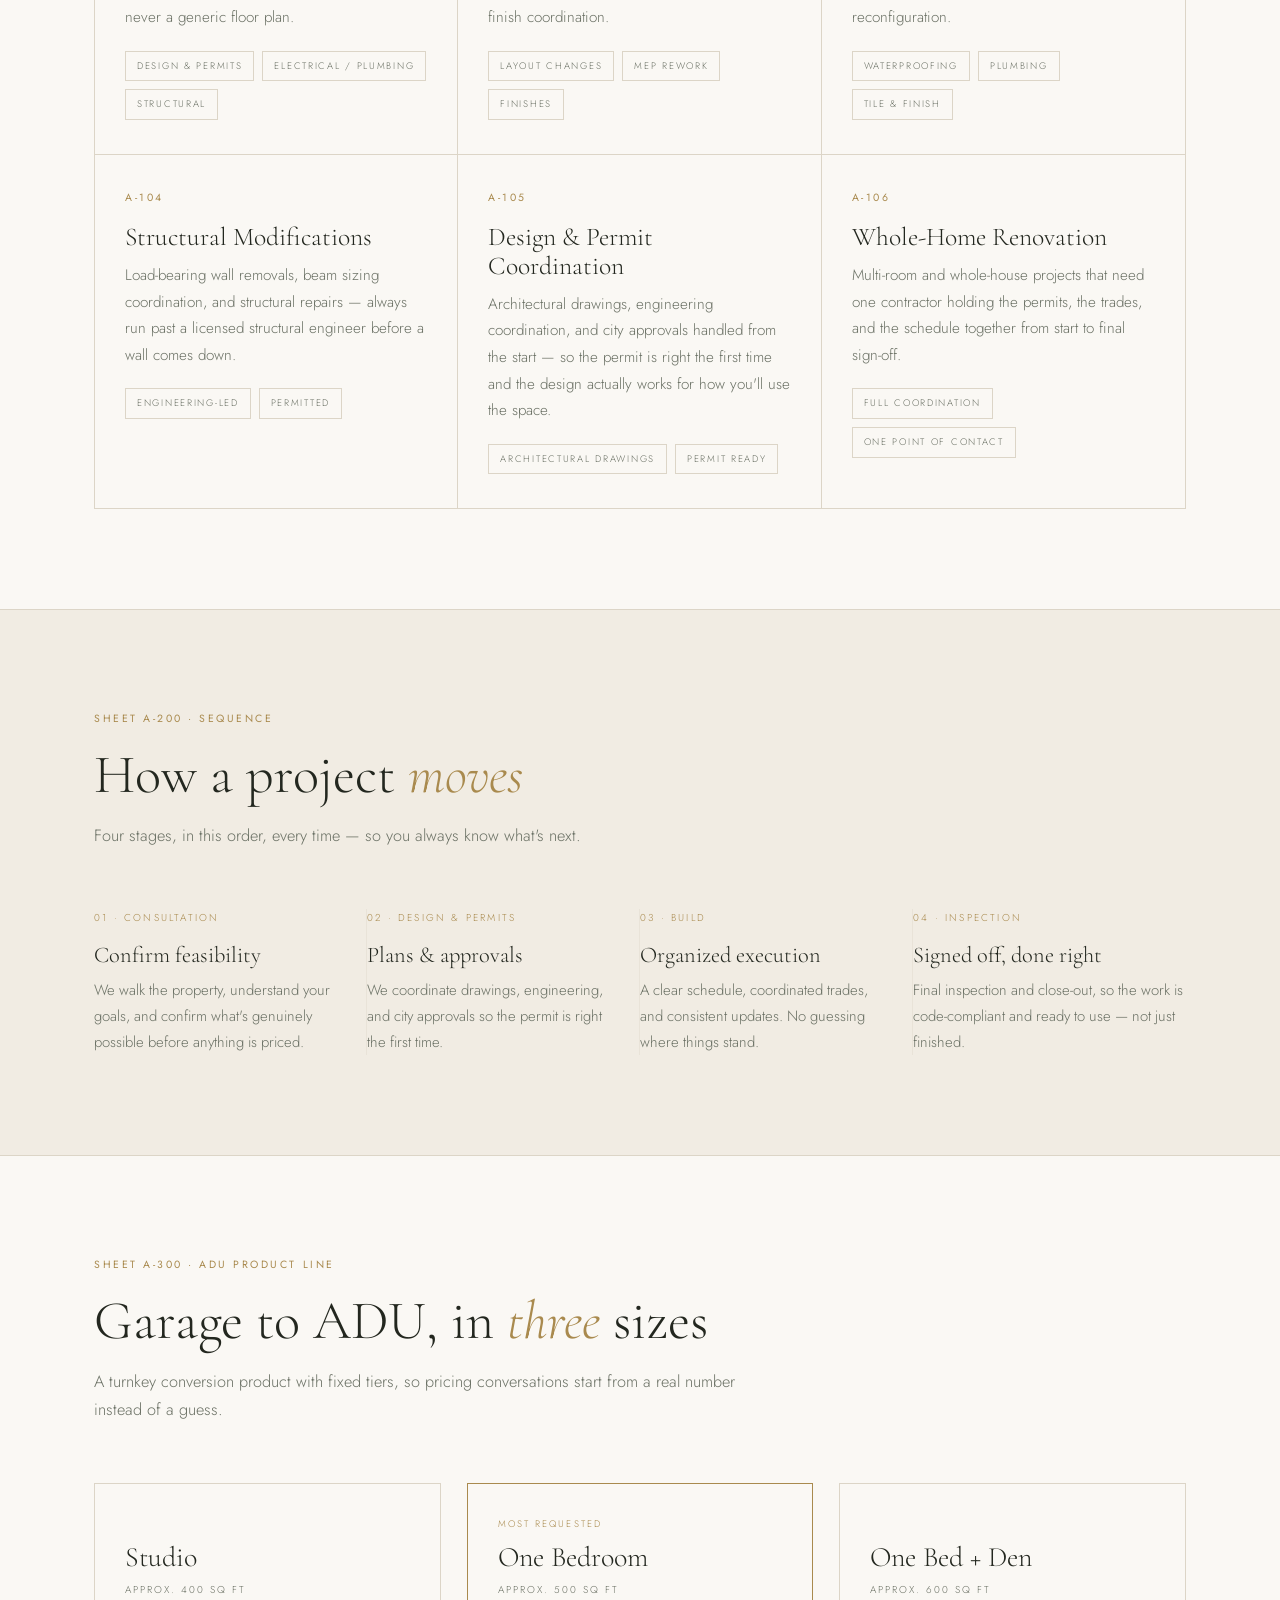
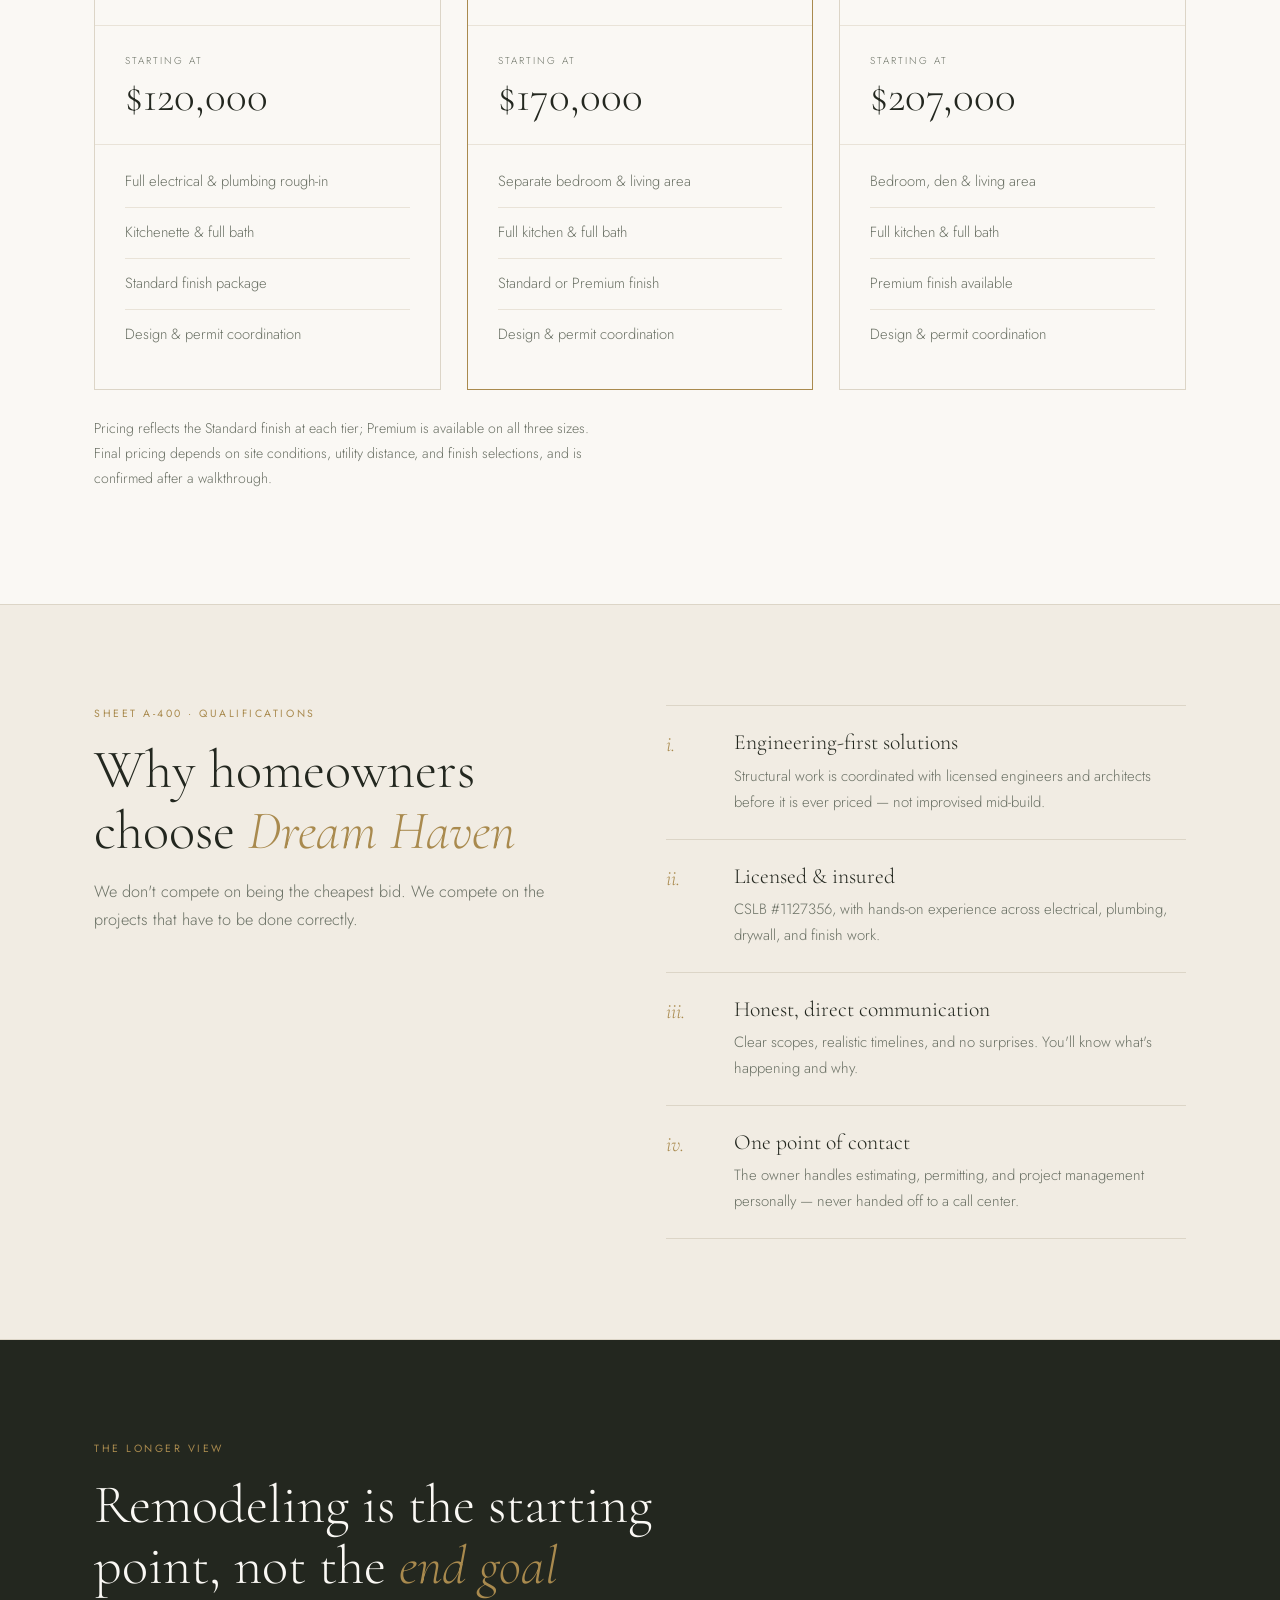
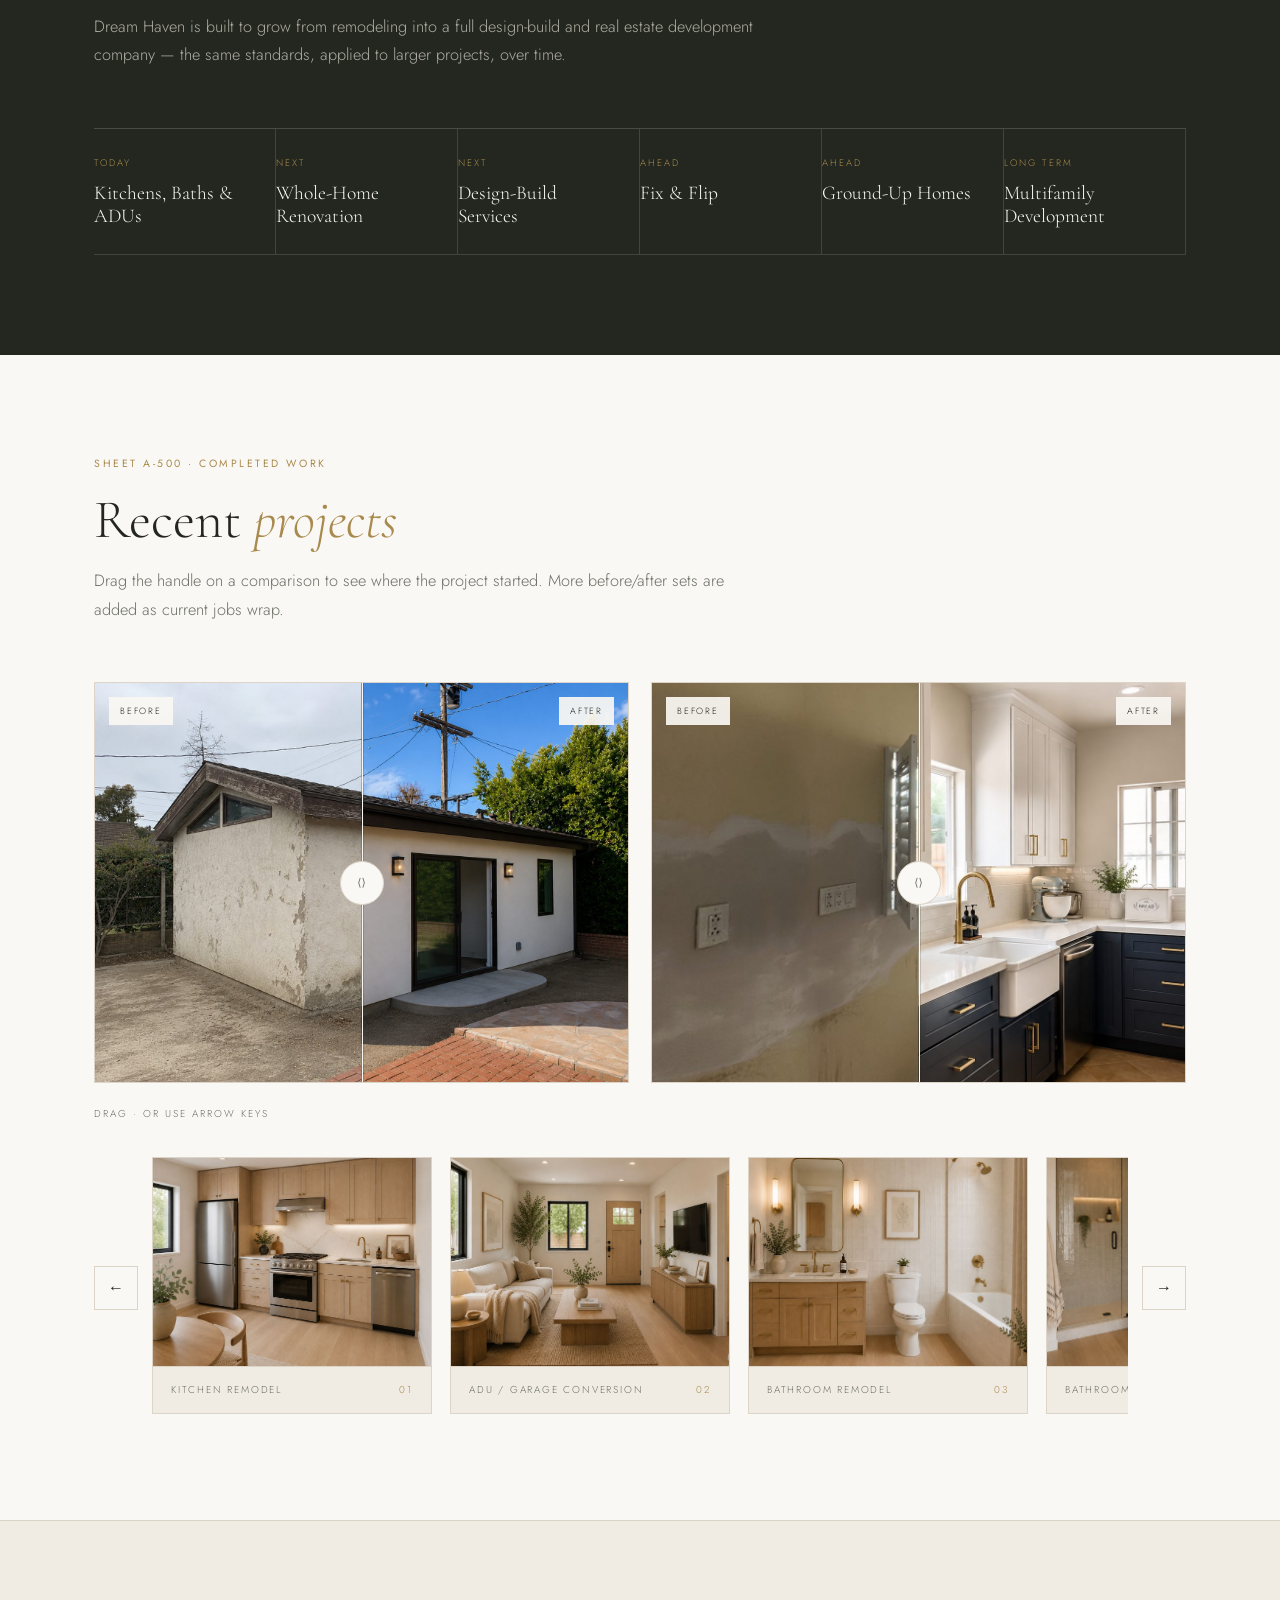
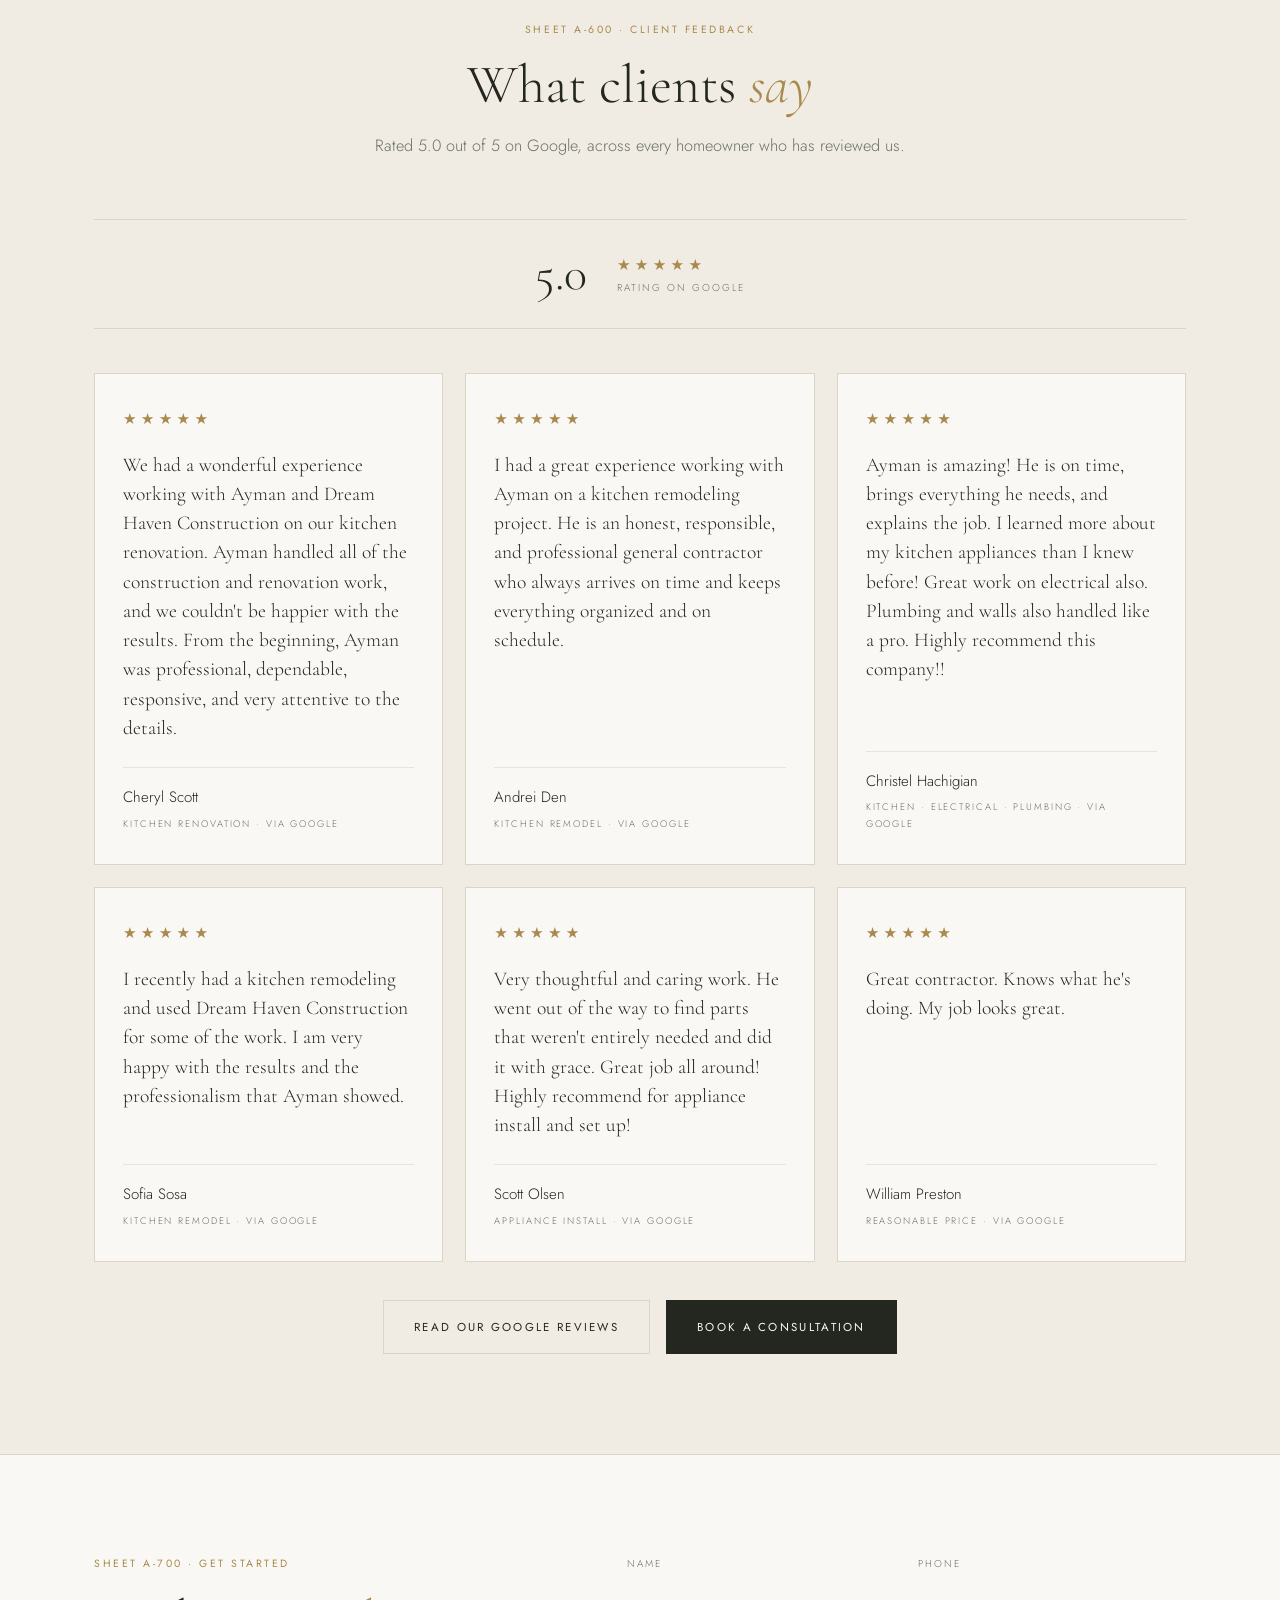
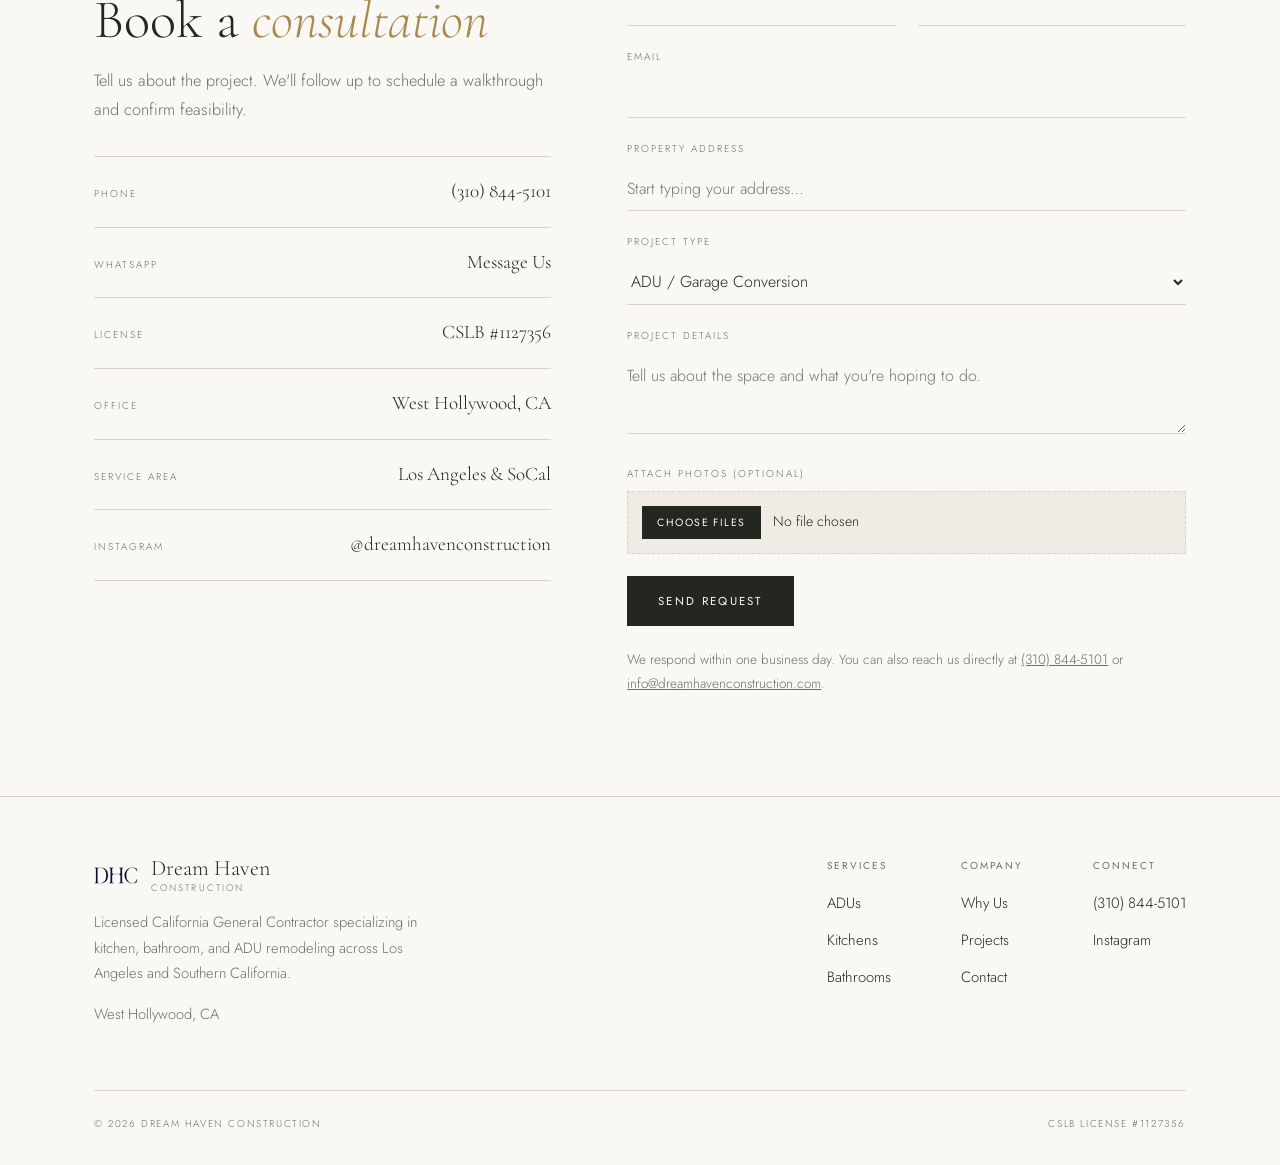
==== commit b6cb228b: "Add files via upload" ====
--- a/index.html
+++ b/index.html
@@ -58,6 +58,7 @@
 <style>
   :root{
     --ivory:#FAF8F4;
+    --ivory-rgb:250,248,244;
     --ivory-dim:#F1ECE3;
     --ink:#23271F;
     --ink-mid:#3C4238;
@@ -66,15 +67,18 @@
     --rule-soft:#E9E3D8;
     --gold:#A98A4E;
     --gold-deep:#8A6E38;
+    --font-heading:var(--font-heading);
+    --font-body:var(--font-body);
+    --base-size:16.5px;
   }
   *{box-sizing:border-box;}
   html{scroll-behavior:smooth;}
   body{
     margin:0;background:var(--ivory);color:var(--ink-mid);
-    font-family:'Jost',system-ui,sans-serif;font-weight:300;font-size:16.5px;line-height:1.75;
+    font-family:var(--font-body),system-ui,sans-serif;font-weight:300;font-size:var(--base-size);line-height:1.75;
     -webkit-font-smoothing:antialiased;
   }
-  h1,h2,h3,h4{font-family:'Cormorant Garamond',Georgia,serif;font-weight:300;color:var(--ink);margin:0;line-height:1.12;}
+  h1,h2,h3,h4{font-family:var(--font-heading),Georgia,serif;font-weight:300;color:var(--ink);margin:0;line-height:1.12;}
   a{color:inherit;}
   img{max-width:100%;display:block;}
   .wrap{max-width:1160px;margin:0 auto;padding:0 34px;}
@@ -84,13 +88,13 @@
   .sheet-no{display:block;font-size:10.5px;font-weight:400;letter-spacing:0.24em;text-transform:uppercase;color:var(--gold);margin-bottom:16px;}
 
   /* ---------- header ---------- */
-  header{position:sticky;top:0;z-index:60;background:rgba(250,248,244,0.94);backdrop-filter:blur(8px);border-bottom:1px solid var(--rule);}
+  header{position:sticky;top:0;z-index:60;background:rgba(var(--ivory-rgb),0.94);backdrop-filter:blur(8px);border-bottom:1px solid var(--rule);}
   .navrow{display:flex;align-items:center;justify-content:space-between;padding:20px 34px;}
   @media (max-width:640px){.navrow{padding:16px 22px;}}
   .brandmark{display:flex;align-items:center;gap:13px;text-decoration:none;}
   .monogram{width:44px;height:auto;flex-shrink:0;display:block;}
-  .brandname{font-family:'Cormorant Garamond',serif;font-size:22px;color:var(--ink);line-height:1.05;}
-  .brandname small{display:block;font-family:'Jost',sans-serif;font-weight:300;font-size:9.5px;letter-spacing:0.22em;text-transform:uppercase;color:var(--ink-soft);margin-top:4px;}
+  .brandname{font-family:var(--font-heading),serif;font-size:22px;color:var(--ink);line-height:1.05;}
+  .brandname small{display:block;font-family:var(--font-body),sans-serif;font-weight:300;font-size:9.5px;letter-spacing:0.22em;text-transform:uppercase;color:var(--ink-soft);margin-top:4px;}
   nav.links{display:flex;gap:32px;font-size:12px;letter-spacing:0.16em;text-transform:uppercase;font-weight:400;}
   nav.links a{text-decoration:none;color:var(--ink-soft);padding-bottom:4px;border-bottom:1px solid transparent;transition:.2s;}
   nav.links a:hover{color:var(--gold-deep);border-color:var(--gold);}
@@ -103,16 +107,30 @@
   @media (max-width:940px){nav.links,.navcta{display:none;}.burger{display:block;}}
 
   /* ---------- hero ---------- */
-  .hero{padding:100px 0 96px;border-bottom:1px solid var(--rule);}
-  .hero-figure{margin-top:52px;position:relative;}
-  .hero-figure img{width:100%;height:clamp(280px,46vw,520px);object-fit:cover;display:block;}
-  .hero-caption{
-    position:absolute;left:0;bottom:0;background:var(--ivory);border-top:1px solid var(--rule);border-right:1px solid var(--rule);
-    padding:12px 22px;font-size:10px;letter-spacing:0.2em;text-transform:uppercase;color:var(--ink-soft);
-  }
-  .hero-head{font-size:clamp(2.8rem,6.4vw,5.4rem);max-width:14ch;margin:26px 0 28px;}
+  .hero{padding:90px 0 0;border-bottom:none;}
+  .hero-panel{
+    background:
+      radial-gradient(ellipse at top left, rgba(169,138,78,0.10), transparent 55%),
+      linear-gradient(180deg, var(--ivory-dim) 0%, var(--ivory) 100%);
+  }
+  .hero-cols{display:grid;grid-template-columns:1.15fr 0.85fr;gap:56px;align-items:center;padding-bottom:64px;}
+  @media (max-width:860px){.hero-cols{grid-template-columns:1fr;gap:40px;}}
+  .hero-graphic-box{border:1px solid var(--rule);background:var(--ivory);padding:18px;}
+  .hero-graphic-box svg{width:100%;height:auto;display:block;}
+  .hero-graphic-caption{
+    margin-top:14px;text-align:center;font-size:10px;letter-spacing:0.2em;text-transform:uppercase;color:var(--ink-soft);
+  }
+  @media (max-width:860px){.hero-graphic-box{max-width:360px;margin:0 auto;}}
+
+  .navcta-phone{font-family:var(--font-heading),serif;font-size:1.05rem;color:var(--ink);text-decoration:none;white-space:nowrap;}
+  .navcta-phone:hover{color:var(--gold-deep);}
+  @media (max-width:940px){.navcta-phone{display:none;}}
+  .hero-head{font-size:clamp(2.4rem,4.6vw,3.9rem);max-width:13ch;margin:26px 0 28px;}
   .hero-head em{font-style:italic;color:var(--gold-deep);}
   .hero-sub{font-size:1.06rem;color:var(--ink-soft);max-width:46ch;margin-bottom:38px;}
+  .hero-meta{margin-top:22px;font-size:.88rem;color:var(--ink-soft);}
+  .hero-meta a{color:var(--gold-deep);text-decoration:none;border-bottom:1px solid var(--gold);}
+  .hero-meta a:hover{color:var(--ink);}
   .ctas{display:flex;gap:16px;flex-wrap:wrap;margin-bottom:56px;}
   .btn{font-size:11.5px;font-weight:400;letter-spacing:0.2em;text-transform:uppercase;padding:16px 30px;text-decoration:none;display:inline-block;border:1px solid var(--ink);transition:.2s;}
   .btn-solid{background:var(--ink);color:var(--ivory);}
@@ -125,7 +143,7 @@
   .titleblock .field{padding:24px 26px;border-right:1px solid var(--rule);}
   .titleblock .field:last-child{border-right:none;}
   .titleblock label{display:block;font-size:10px;letter-spacing:0.22em;text-transform:uppercase;color:var(--ink-soft);margin-bottom:9px;}
-  .titleblock .val{font-family:'Cormorant Garamond',serif;font-size:1.32rem;color:var(--ink);line-height:1.2;}
+  .titleblock .val{font-family:var(--font-heading),serif;font-size:1.32rem;color:var(--ink);line-height:1.2;}
   .titleblock .val a{text-decoration:none;}
   @media (max-width:760px){
     .titleblock{grid-template-columns:1fr 1fr;}
@@ -136,6 +154,7 @@
 
   /* ---------- sections ---------- */
   section{padding:100px 0;border-bottom:1px solid var(--rule);}
+  .section-tint{background:var(--ivory-dim);}
   .section-head{max-width:660px;margin-bottom:58px;}
   .section-head.center{margin:0 auto 58px;text-align:center;}
   h2.section-title{font-size:clamp(2.2rem,4.4vw,3.4rem);margin:0 0 16px;}
@@ -194,7 +213,7 @@
   .adu-top .sqft{font-size:10px;letter-spacing:0.2em;text-transform:uppercase;color:var(--ink-soft);}
   .adu-price{padding:26px 30px;border-bottom:1px solid var(--rule-soft);}
   .adu-price .from{font-size:10px;letter-spacing:0.2em;text-transform:uppercase;color:var(--ink-soft);margin-bottom:6px;}
-  .adu-price .amt{font-family:'Cormorant Garamond',serif;font-size:2.7rem;color:var(--ink);line-height:1;}
+  .adu-price .amt{font-family:var(--font-heading),serif;font-size:2.7rem;color:var(--ink);line-height:1;}
   .adu-features{padding:12px 30px 30px;flex:1;}
   .adu-features ul{margin:0;padding:0;list-style:none;}
   .adu-features li{font-size:.92rem;color:var(--ink-soft);padding:12px 0;border-bottom:1px solid var(--rule-soft);}
@@ -207,7 +226,7 @@
   .why-list{list-style:none;margin:0;padding:0;}
   .why-list li{padding:24px 0;border-top:1px solid var(--rule);display:grid;grid-template-columns:52px 1fr;gap:16px;}
   .why-list li:last-child{border-bottom:1px solid var(--rule);}
-  .why-list .ico{font-family:'Cormorant Garamond',serif;font-style:italic;font-size:1.35rem;color:var(--gold);line-height:1.3;}
+  .why-list .ico{font-family:var(--font-heading),serif;font-style:italic;font-size:1.35rem;color:var(--gold);line-height:1.3;}
   .why-list h4{font-size:1.35rem;margin-bottom:8px;}
   .why-list p{color:var(--ink-soft);font-size:.93rem;margin:0;}
 
@@ -220,20 +239,30 @@
   @media (max-width:560px){.trajectory{grid-template-columns:1fr 1fr;}}
   .traj-item{padding:26px 20px 26px 0;border-right:1px solid rgba(241,236,227,0.14);border-bottom:1px solid rgba(241,236,227,0.14);}
   .traj-item .t-label{font-size:9.5px;letter-spacing:0.22em;text-transform:uppercase;color:var(--gold);margin-bottom:10px;}
-  .traj-item .t-name{font-family:'Cormorant Garamond',serif;font-size:1.22rem;color:var(--ivory);line-height:1.2;}
-
-  /* ---------- gallery ---------- */
-  .gallery-grid{display:grid;grid-template-columns:repeat(3,1fr);gap:22px;}
-  @media (max-width:760px){.gallery-grid{grid-template-columns:1fr 1fr;}}
-  @media (max-width:480px){.gallery-grid{grid-template-columns:1fr;}}
-  .gallery-figure{margin:0;border:1px solid var(--rule);overflow:hidden;background:var(--ivory-dim);}
-  .gallery-figure img{width:100%;aspect-ratio:4/3;object-fit:cover;transition:transform .9s cubic-bezier(.2,.7,.3,1);}
-  .gallery-figure:hover img{transform:scale(1.05);}
-  .gallery-figure figcaption{border-top:1px solid var(--rule);padding:16px 20px;display:flex;justify-content:space-between;gap:12px;font-size:10px;letter-spacing:0.2em;text-transform:uppercase;color:var(--ink-soft);}
-  .gallery-figure figcaption .idx{color:var(--gold);}
-  .gallery-slot{aspect-ratio:4/3;border:1px dashed var(--rule);display:flex;flex-direction:column;align-items:center;justify-content:center;gap:8px;text-align:center;padding:24px;background:var(--ivory-dim);color:var(--ink-soft);}
-  .gallery-slot .mark{font-family:'Cormorant Garamond',serif;font-size:2rem;color:var(--rule);}
-  .gallery-slot .txt{font-size:10px;letter-spacing:0.18em;text-transform:uppercase;line-height:1.8;}
+  .traj-item .t-name{font-family:var(--font-heading),serif;font-size:1.22rem;color:var(--ivory);line-height:1.2;}
+
+  /* ---------- gallery slider ---------- */
+  .slider-wrap{position:relative;display:flex;align-items:center;gap:14px;}
+  .slider-track{
+    display:flex;gap:18px;overflow-x:auto;scroll-snap-type:x mandatory;scroll-behavior:smooth;
+    padding-bottom:6px;-webkit-overflow-scrolling:touch;
+  }
+  .slider-track::-webkit-scrollbar{height:5px;}
+  .slider-track::-webkit-scrollbar-thumb{background:var(--rule);}
+  .slide-figure{
+    flex:0 0 auto;width:280px;scroll-snap-align:start;margin:0;border:1px solid var(--rule);overflow:hidden;background:var(--ivory-dim);
+  }
+  @media (max-width:600px){.slide-figure{width:78vw;}}
+  .slide-figure img{width:100%;aspect-ratio:4/3;object-fit:cover;transition:transform .6s ease;display:block;}
+  .slide-figure:hover img{transform:scale(1.04);}
+  .slide-figure figcaption{border-top:1px solid var(--rule);padding:14px 18px;display:flex;justify-content:space-between;gap:12px;font-size:10px;letter-spacing:0.18em;text-transform:uppercase;color:var(--ink-soft);}
+  .slide-figure figcaption .idx{color:var(--gold);}
+  .slider-arrow{
+    flex:0 0 auto;width:44px;height:44px;border:1px solid var(--rule);background:var(--ivory);color:var(--ink);
+    font-size:16px;cursor:pointer;transition:.15s;display:flex;align-items:center;justify-content:center;
+  }
+  .slider-arrow:hover{border-color:var(--gold);color:var(--gold-deep);}
+  @media (max-width:600px){.slider-arrow{display:none;}}
 
   /* before/after inside gallery */
   .ba-row{display:grid;grid-template-columns:1fr 1fr;gap:22px;margin-bottom:22px;}
@@ -242,11 +271,11 @@
   .compare img,.compare .panel{position:absolute;inset:0;width:100%;height:100%;object-fit:cover;}
   .compare .after-layer{clip-path:inset(0 0 0 var(--split,50%));}
   .compare .panel{display:flex;flex-direction:column;align-items:center;justify-content:center;gap:8px;text-align:center;padding:24px;background:repeating-linear-gradient(45deg,var(--ivory-dim),var(--ivory-dim) 10px,var(--ivory) 10px,var(--ivory) 20px);color:var(--ink-soft);}
-  .compare .panel .mark{font-family:'Cormorant Garamond',serif;font-size:2rem;color:var(--rule);}
+  .compare .panel .mark{font-family:var(--font-heading),serif;font-size:2rem;color:var(--rule);}
   .compare .panel .txt{font-size:10px;letter-spacing:0.18em;text-transform:uppercase;max-width:20ch;line-height:1.8;}
   .compare .handle{position:absolute;top:0;bottom:0;left:var(--split,50%);width:1px;background:var(--ivory);box-shadow:0 0 0 1px rgba(35,39,31,0.18);pointer-events:none;}
   .compare .knob{position:absolute;top:50%;left:var(--split,50%);transform:translate(-50%,-50%);width:44px;height:44px;border-radius:50%;background:var(--ivory);border:1px solid var(--rule);display:flex;align-items:center;justify-content:center;pointer-events:none;font-size:11px;color:var(--ink-soft);}
-  .compare .tagl,.compare .tagr{position:absolute;top:14px;font-size:9px;letter-spacing:0.2em;text-transform:uppercase;background:rgba(250,248,244,0.92);color:var(--ink);padding:6px 11px;pointer-events:none;}
+  .compare .tagl,.compare .tagr{position:absolute;top:14px;font-size:9px;letter-spacing:0.2em;text-transform:uppercase;background:rgba(var(--ivory-rgb),0.92);color:var(--ink);padding:6px 11px;pointer-events:none;}
   .compare .tagl{left:14px;}
   .compare .tagr{right:14px;}
   .compare:focus-visible{outline:2px solid var(--gold);outline-offset:3px;}
@@ -254,7 +283,7 @@
 
   /* ---------- testimonials ---------- */
   .testi-wrap{border:1px solid var(--rule);padding:68px 40px;text-align:center;}
-  .testi-wrap .mark{font-family:'Cormorant Garamond',serif;font-size:3.2rem;color:var(--rule);line-height:.6;margin-bottom:22px;}
+  .testi-wrap .mark{font-family:var(--font-heading),serif;font-size:3.2rem;color:var(--rule);line-height:.6;margin-bottom:22px;}
   .testi-wrap p{color:var(--ink-soft);max-width:50ch;margin:0 auto 28px;font-size:1.01rem;}
 
   /* ---------- google reviews ---------- */
@@ -262,16 +291,16 @@
     display:flex;align-items:center;justify-content:center;gap:30px;flex-wrap:wrap;
     border-top:1px solid var(--rule);border-bottom:1px solid var(--rule);padding:30px 20px;margin-bottom:44px;
   }
-  .rating-summary .score{font-family:'Cormorant Garamond',serif;font-size:3rem;color:var(--ink);line-height:1;}
+  .rating-summary .score{font-family:var(--font-heading),serif;font-size:3rem;color:var(--ink);line-height:1;}
   .rating-summary .meta{font-size:10px;letter-spacing:0.2em;text-transform:uppercase;color:var(--ink-soft);}
   .stars{color:var(--gold);letter-spacing:0.28em;font-size:.95rem;}
   .reviews-grid{display:grid;grid-template-columns:repeat(3,1fr);gap:22px;}
   @media (max-width:880px){.reviews-grid{grid-template-columns:1fr 1fr;}}
   @media (max-width:600px){.reviews-grid{grid-template-columns:1fr;}}
-  .review-card{border:1px solid var(--rule);padding:32px 28px;display:flex;flex-direction:column;}
+  .review-card{border:1px solid var(--rule);padding:32px 28px;display:flex;flex-direction:column;background:var(--ivory);}
   .review-card .stars{margin-bottom:18px;}
   .review-card blockquote{
-    margin:0 0 24px;font-family:'Cormorant Garamond',serif;font-size:1.22rem;line-height:1.5;color:var(--ink);flex:1;
+    margin:0 0 24px;font-family:var(--font-heading),serif;font-size:1.22rem;line-height:1.5;color:var(--ink);flex:1;
   }
   .review-card .who{border-top:1px solid var(--rule-soft);padding-top:16px;}
   .review-card .who .nm{font-size:.94rem;color:var(--ink);}
@@ -285,18 +314,23 @@
   .contact-list li{padding:18px 0;border-top:1px solid var(--rule);display:flex;justify-content:space-between;gap:16px;align-items:baseline;}
   .contact-list li:last-child{border-bottom:1px solid var(--rule);}
   .contact-list .k{font-size:10px;letter-spacing:0.2em;text-transform:uppercase;color:var(--ink-soft);}
-  .contact-list .v{font-family:'Cormorant Garamond',serif;font-size:1.2rem;color:var(--ink);text-align:right;}
+  .contact-list .v{font-family:var(--font-heading),serif;font-size:1.2rem;color:var(--ink);text-align:right;}
   .contact-list a{text-decoration:none;}
   .contact-list a:hover{color:var(--gold-deep);}
   form{display:flex;flex-direction:column;gap:22px;}
   label{display:block;font-size:10px;letter-spacing:0.2em;text-transform:uppercase;color:var(--ink-soft);margin-bottom:9px;}
-  input,select,textarea{width:100%;border:none;border-bottom:1px solid var(--rule);background:transparent;padding:10px 0;font-family:'Jost',sans-serif;font-weight:300;font-size:1rem;color:var(--ink);}
+  input,select,textarea{width:100%;border:none;border-bottom:1px solid var(--rule);background:transparent;padding:10px 0;font-family:var(--font-body),sans-serif;font-weight:300;font-size:1rem;color:var(--ink);}
   input:focus,select:focus,textarea:focus{outline:none;border-bottom-color:var(--gold);}
   textarea{resize:vertical;min-height:80px;}
+  input[type="file"]{border:1px dashed var(--rule);padding:14px;font-size:.88rem;background:var(--ivory-dim);cursor:pointer;}
+  input[type="file"]::file-selector-button{
+    font-family:var(--font-body),sans-serif;font-size:10.5px;letter-spacing:0.14em;text-transform:uppercase;
+    border:1px solid var(--ink);background:var(--ink);color:var(--ivory);padding:8px 14px;margin-right:12px;cursor:pointer;
+  }
   .row2{display:grid;grid-template-columns:1fr 1fr;gap:22px;}
   @media (max-width:520px){.row2{grid-template-columns:1fr;}}
   .fnote{font-size:.85rem;color:var(--ink-soft);margin:0;}
-  button.btn{cursor:pointer;font-family:'Jost',sans-serif;align-self:flex-start;}
+  button.btn{cursor:pointer;font-family:var(--font-body),sans-serif;align-self:flex-start;}
 
   /* ---------- footer ---------- */
   footer{padding:60px 0 32px;}
@@ -334,6 +368,7 @@
       <a href="#gallery">Projects</a>
       <a href="#contact">Contact</a>
     </nav>
+    <a class="navcta-phone" href="tel:3108445101" data-cms="contact.phoneDisplay">(310) 844‑5101</a>
     <a class="navcta" href="#contact">Book a Consultation</a>
     <button class="burger" id="burger" aria-label="Open menu" aria-expanded="false">☰</button>
   </div>
@@ -350,25 +385,22 @@
 <main id="top">
 
   <!-- HERO -->
-  <section class="hero">
-    <div class="wrap">
-      <div class="kicker" data-cms="hero.kicker">Licensed California General Contractor · Southern California</div>
-      <h1 class="hero-head" data-cms="hero.headline">Structural problems other contractors <em>avoid</em> — that's where we start.</h1>
-      <p class="hero-sub" data-cms="hero.subhead">Dream Haven Construction plans and builds kitchen, bathroom, and ADU projects the way an engineer would: feasibility first, permits handled properly, and a schedule you can actually hold us to.</p>
-      <div class="ctas">
-        <a class="btn btn-solid" href="#contact">Book a Consultation</a>
-        <a class="btn btn-ghost" href="#adu">See ADU Pricing</a>
-      </div>
-      <div class="titleblock">
-        <div class="field"><label>License</label><div class="val">CSLB 1127356</div></div>
-        <div class="field"><label>Service Area</label><div class="val">Los Angeles &amp; SoCal</div></div>
-        <div class="field"><label>Google Rating</label><div class="val">5.0 ★ · 6 Reviews</div></div>
-        <div class="field"><label>Contact</label><div class="val"><a href="tel:3108445101" data-cms="contact.phoneDisplay">(310) 844‑5101</a></div></div>
-      </div>
-      <figure class="hero-figure">
-        <img src="images/adu-after.jpg" alt="Completed ADU garage conversion by Dream Haven Construction">
-        <figcaption class="hero-caption">Recent Work · Southern California</figcaption>
-      </figure>
+  <section class="hero hero-panel">
+    <div class="wrap hero-cols">
+      <div class="hero-text">
+        <div class="kicker" data-cms="hero.kicker">Licensed California General Contractor · CSLB 1127356</div>
+        <h1 class="hero-head" data-cms="hero.headline">Turn your garage into a fully finished <em>ADU</em>.</h1>
+        <p class="hero-sub" data-cms="hero.subhead">Dream Haven Construction plans and builds ADU, kitchen, and bathroom projects the way an engineer would: feasibility first, permits handled properly, and a schedule you can actually hold us to.</p>
+        <div class="ctas">
+          <a class="btn btn-solid" href="#contact">Book a Consultation</a>
+          <a class="btn btn-ghost" href="#adu">See ADU Pricing</a>
+        </div>
+        <p class="hero-meta"><a href="#reviews">5.0 ★ Google Reviews</a> &nbsp;·&nbsp; Serving Los Angeles &amp; Southern California</p>
+      </div>
+      <div class="hero-graphic-box">
+        <img src="images/hero-adu-split.jpg" data-cms-src="hero.graphicImage" alt="Garage transformed into a finished ADU living space, before and after" style="width:100%;height:auto;display:block;">
+        <div class="hero-graphic-caption" data-cms="hero.graphicCaption">Same Garage, New Purpose</div>
+      </div>
     </div>
   </section>
 
@@ -377,102 +409,22 @@
     <div class="wrap">
       <div class="section-head reveal">
         <span class="sheet-no">Sheet A‑100 · Scope of Work</span>
-        <h2 class="section-title">What we <em>build</em></h2>
-        <p class="section-sub">Every project runs through the same discipline: real feasibility review, coordinated engineering, and a general contractor who is on the job — not just estimating it.</p>
-      </div>
-      <div class="services-grid reveal">
-
-        <article class="service-card">
-          <div class="svc-thumb"><img src="images/adu-after.jpg" alt="Garage conversion ADU" loading="lazy"></div>
-          <div class="svc-body">
-            <span class="sheet-no">A‑101</span>
-            <h3>ADUs &amp; Garage Conversions</h3>
-            <p>Turnkey garage-to-ADU conversions that add livable square footage, rental income, or equity — designed around your lot and your goals, never a generic floor plan.</p>
-            <div class="taglist"><span class="tag">Design &amp; Permits</span><span class="tag">Electrical / Plumbing</span><span class="tag">Structural</span></div>
-          </div>
-        </article>
-
-        <article class="service-card">
-          <div class="svc-thumb"><img src="images/kitchen-navy-1.jpg" alt="Navy blue kitchen remodel with brass hardware" loading="lazy"></div>
-          <div class="svc-body">
-            <span class="sheet-no">A‑102</span>
-            <h3>Kitchen Remodeling</h3>
-            <p>Full gut-and-rebuild kitchens: layout changes, load-bearing wall removals, panel upgrades, relocated plumbing and electrical, cabinetry and finish coordination.</p>
-            <div class="taglist"><span class="tag">Layout Changes</span><span class="tag">MEP Rework</span><span class="tag">Finishes</span></div>
-          </div>
-        </article>
-
-        <article class="service-card">
-          <div class="svc-thumb"><img src="https://img1.wsimg.com/isteam/ip/339c4962-26e4-444b-b2d4-5dc0150768c3/IMG_4630.jpeg" alt="Bathroom remodel" loading="lazy"></div>
-          <div class="svc-body">
-            <span class="sheet-no">A‑103</span>
-            <h3>Bathroom Remodeling</h3>
-            <p>Waterproofing done correctly, efficient plumbing rework, and finish-level detailing — from a single-fixture refresh to a complete reconfiguration.</p>
-            <div class="taglist"><span class="tag">Waterproofing</span><span class="tag">Plumbing</span><span class="tag">Tile &amp; Finish</span></div>
-          </div>
-        </article>
-
-        <article class="service-card no-img">
-          <div class="svc-body">
-            <span class="sheet-no">A‑104</span>
-            <h3>Structural Modifications</h3>
-            <p>Load-bearing wall removals, beam sizing coordination, and structural repairs — always run past a licensed structural engineer before a wall comes down.</p>
-            <div class="taglist"><span class="tag">Engineering-Led</span><span class="tag">Permitted</span></div>
-          </div>
-        </article>
-
-        <article class="service-card no-img">
-          <div class="svc-body">
-            <span class="sheet-no">A‑105</span>
-            <h3>Design &amp; Permit Coordination</h3>
-            <p>Architectural drawings, engineering coordination, and city approvals handled from the start — so the permit is right the first time and the design actually works for how you'll use the space.</p>
-            <div class="taglist"><span class="tag">Architectural Drawings</span><span class="tag">Permit Ready</span></div>
-          </div>
-        </article>
-
-        <article class="service-card no-img">
-          <div class="svc-body">
-            <span class="sheet-no">A‑106</span>
-            <h3>Whole-Home Renovation</h3>
-            <p>Multi-room and whole-house projects that need one contractor holding the permits, the trades, and the schedule together from start to final sign-off.</p>
-            <div class="taglist"><span class="tag">Full Coordination</span><span class="tag">One Point of Contact</span></div>
-          </div>
-        </article>
-
-      </div>
+        <h2 class="section-title" data-cms="services.sectionTitle">What we <em>build</em></h2>
+        <p class="section-sub" data-cms="services.sectionSub">Every project runs through the same discipline: real feasibility review, coordinated engineering, and a general contractor who is on the job — not just estimating it.</p>
+      </div>
+      <div class="services-grid reveal" id="servicesMount"></div>
     </div>
   </section>
 
   <!-- PROCESS -->
-  <section id="process">
+  <section id="process" class="section-tint">
     <div class="wrap">
       <div class="section-head reveal">
         <span class="sheet-no">Sheet A‑200 · Sequence</span>
-        <h2 class="section-title">How a project <em>moves</em></h2>
-        <p class="section-sub">Four stages, in this order, every time — so you always know what's next.</p>
-      </div>
-      <div class="process-row reveal">
-        <div class="process-step">
-          <div class="num">01 · Consultation</div>
-          <h4>Confirm feasibility</h4>
-          <p>We walk the property, understand your goals, and confirm what's genuinely possible before anything is priced.</p>
-        </div>
-        <div class="process-step">
-          <div class="num">02 · Design &amp; Permits</div>
-          <h4>Plans &amp; approvals</h4>
-          <p>We coordinate drawings, engineering, and city approvals so the permit is right the first time.</p>
-        </div>
-        <div class="process-step">
-          <div class="num">03 · Build</div>
-          <h4>Organized execution</h4>
-          <p>A clear schedule, coordinated trades, and consistent updates. No guessing where things stand.</p>
-        </div>
-        <div class="process-step">
-          <div class="num">04 · Inspection</div>
-          <h4>Signed off, done right</h4>
-          <p>Final inspection and close-out, so the work is code-compliant and ready to use — not just finished.</p>
-        </div>
-      </div>
+        <h2 class="section-title" data-cms="process.sectionTitle">How a project <em>moves</em></h2>
+        <p class="section-sub" data-cms="process.sectionSub">Four stages, in this order, every time — so you always know what's next.</p>
+      </div>
+      <div class="process-row reveal" id="processMount"></div>
     </div>
   </section>
 
@@ -481,8 +433,8 @@
     <div class="wrap">
       <div class="section-head reveal">
         <span class="sheet-no">Sheet A‑300 · ADU Product Line</span>
-        <h2 class="section-title">Garage to ADU, in <em>three</em> sizes</h2>
-        <p class="section-sub">A turnkey conversion product with fixed tiers, so pricing conversations start from a real number instead of a guess.</p>
+        <h2 class="section-title" data-cms="adu.sectionTitle">Garage to ADU, in <em>three</em> sizes</h2>
+        <p class="section-sub" data-cms="adu.sectionSub">A turnkey conversion product with fixed tiers, so pricing conversations start from a real number instead of a guess.</p>
       </div>
       <div class="adu-grid reveal">
         <div class="adu-card">
@@ -491,7 +443,7 @@
             <h3>Studio</h3>
             <div class="sqft">Approx. 400 sq ft</div>
           </div>
-          <div class="adu-price"><div class="from">Starting At</div><div class="amt" data-cms="adu.studio.price">$100,000</div></div>
+          <div class="adu-price"><div class="from">Starting At</div><div class="amt" data-cms="adu.studio.price">$120,000</div></div>
           <div class="adu-features">
             <ul>
               <li>Full electrical &amp; plumbing rough-in</li>
@@ -507,7 +459,7 @@
             <h3>One Bedroom</h3>
             <div class="sqft">Approx. 500 sq ft</div>
           </div>
-          <div class="adu-price"><div class="from">Starting At</div><div class="amt" data-cms="adu.oneBed.price">$150,000</div></div>
+          <div class="adu-price"><div class="from">Starting At</div><div class="amt" data-cms="adu.oneBed.price">$170,000</div></div>
           <div class="adu-features">
             <ul>
               <li>Separate bedroom &amp; living area</li>
@@ -534,36 +486,19 @@
           </div>
         </div>
       </div>
-      <p class="adu-note">Pricing reflects the Standard finish at each tier; Premium is available on all three sizes. Final pricing depends on site conditions, utility distance, and finish selections, and is confirmed after a walkthrough.</p>
+      <p class="adu-note" data-cms="adu.note">Pricing reflects the Standard finish at each tier; Premium is available on all three sizes. Final pricing depends on site conditions, utility distance, and finish selections, and is confirmed after a walkthrough.</p>
     </div>
   </section>
 
   <!-- WHY -->
-  <section id="why">
+  <section id="why" class="section-tint">
     <div class="wrap why-wrap">
       <div class="reveal">
         <span class="sheet-no">Sheet A‑400 · Qualifications</span>
-        <h2 class="section-title">Why homeowners choose <em>Dream Haven</em></h2>
-        <p class="section-sub">We don't compete on being the cheapest bid. We compete on the projects that have to be done correctly.</p>
-      </div>
-      <ul class="why-list reveal">
-        <li>
-          <div class="ico">i.</div>
-          <div><h4>Engineering-first solutions</h4><p>Structural work is coordinated with licensed engineers and architects before it is ever priced — not improvised mid-build.</p></div>
-        </li>
-        <li>
-          <div class="ico">ii.</div>
-          <div><h4>Licensed &amp; insured</h4><p>CSLB #1127356, with hands-on experience across electrical, plumbing, drywall, and finish work.</p></div>
-        </li>
-        <li>
-          <div class="ico">iii.</div>
-          <div><h4>Honest, direct communication</h4><p>Clear scopes, realistic timelines, and no surprises. You'll know what's happening and why.</p></div>
-        </li>
-        <li>
-          <div class="ico">iv.</div>
-          <div><h4>One point of contact</h4><p>The owner handles estimating, permitting, and project management personally — never handed off to a call center.</p></div>
-        </li>
-      </ul>
+        <h2 class="section-title" data-cms="why.sectionTitle">Why homeowners choose <em>Dream Haven</em></h2>
+        <p class="section-sub" data-cms="why.sectionSub">We don't compete on being the cheapest bid. We compete on the projects that have to be done correctly.</p>
+      </div>
+      <ul class="why-list reveal" id="whyMount"></ul>
     </div>
   </section>
 
@@ -572,17 +507,10 @@
     <div class="wrap">
       <div class="section-head reveal">
         <span class="sheet-no">The Longer View</span>
-        <h2 class="section-title">Remodeling is the starting point, not the <em>end goal</em></h2>
-        <p class="section-sub">Dream Haven is built to grow from remodeling into a full design-build and real estate development company — the same standards, applied to larger projects, over time.</p>
-      </div>
-      <div class="trajectory reveal">
-        <div class="traj-item"><div class="t-label">Today</div><div class="t-name">Kitchens, Baths &amp; ADUs</div></div>
-        <div class="traj-item"><div class="t-label">Next</div><div class="t-name">Whole-Home Renovation</div></div>
-        <div class="traj-item"><div class="t-label">Next</div><div class="t-name">Design-Build Services</div></div>
-        <div class="traj-item"><div class="t-label">Ahead</div><div class="t-name">Fix &amp; Flip</div></div>
-        <div class="traj-item"><div class="t-label">Ahead</div><div class="t-name">Ground-Up Homes</div></div>
-        <div class="traj-item"><div class="t-label">Long Term</div><div class="t-name">Multifamily Development</div></div>
-      </div>
+        <h2 class="section-title" data-cms="vision.sectionTitle">Remodeling is the starting point, not the <em>end goal</em></h2>
+        <p class="section-sub" data-cms="vision.sectionSub">Dream Haven is built to grow from remodeling into a full design-build and real estate development company — the same standards, applied to larger projects, over time.</p>
+      </div>
+      <div class="trajectory reveal" id="visionMount"></div>
     </div>
   </section>
 
@@ -591,8 +519,8 @@
     <div class="wrap">
       <div class="section-head reveal">
         <span class="sheet-no">Sheet A‑500 · Completed Work</span>
-        <h2 class="section-title">Recent <em>projects</em></h2>
-        <p class="section-sub">Drag the handle on a comparison to see where the project started. More before/after sets are added as current jobs wrap.</p>
+        <h2 class="section-title" data-cms="gallery.sectionTitle">Recent <em>projects</em></h2>
+        <p class="section-sub" data-cms="gallery.sectionSub">Drag the handle on a comparison to see where the project started. More before/after sets are added as current jobs wrap.</p>
       </div>
 
       <div class="ba-row reveal">
@@ -611,37 +539,16 @@
       </div>
       <p class="ba-hint">Drag · or use arrow keys</p>
 
-      <div class="gallery-grid reveal">
-        <figure class="gallery-figure">
-          <img src="images/adu-after.jpg" alt="Garage conversion ADU project" loading="lazy">
-          <figcaption><span>ADU / Garage Conversion</span><span class="idx">01</span></figcaption>
-        </figure>
-        <figure class="gallery-figure">
-          <img src="images/kitchen-navy-2.jpg" alt="Kitchen remodel with farmhouse sink and brass fixtures" loading="lazy">
-          <figcaption><span>Kitchen Remodel</span><span class="idx">02</span></figcaption>
-        </figure>
-        <figure class="gallery-figure">
-          <img src="https://img1.wsimg.com/isteam/ip/339c4962-26e4-444b-b2d4-5dc0150768c3/IMG_4630.jpeg" alt="Bathroom remodel project" loading="lazy">
-          <figcaption><span>Bathroom Remodel</span><span class="idx">03</span></figcaption>
-        </figure>
-        <figure class="gallery-figure">
-          <img src="https://img1.wsimg.com/isteam/ip/339c4962-26e4-444b-b2d4-5dc0150768c3/IMG_2213.jpeg" alt="Completed residential remodel" loading="lazy">
-          <figcaption><span>Residential Remodel</span><span class="idx">04</span></figcaption>
-        </figure>
-        <figure class="gallery-figure">
-          <img src="images/bathroom-vanity.jpg" alt="Bathroom remodel with black vanity and brass fixtures" loading="lazy">
-          <figcaption><span>Bathroom Remodel</span><span class="idx">05</span></figcaption>
-        </figure>
-        <figure class="gallery-figure">
-          <img src="images/kitchen-navy-4.jpg" alt="Kitchen remodel with navy island and marble countertops" loading="lazy">
-          <figcaption><span>Kitchen Remodel</span><span class="idx">06</span></figcaption>
-        </figure>
+      <div class="slider-wrap reveal">
+        <button class="slider-arrow slider-arrow-left" id="galPrev" aria-label="Previous projects">←</button>
+        <div class="slider-track" id="galTrack"></div>
+        <button class="slider-arrow slider-arrow-right" id="galNext" aria-label="Next projects">→</button>
       </div>
     </div>
   </section>
 
   <!-- TESTIMONIALS -->
-  <section>
+  <section id="reviews" class="section-tint">
     <div class="wrap">
       <div class="section-head center reveal">
         <span class="sheet-no">Sheet A‑600 · Client Feedback</span>
@@ -677,16 +584,18 @@
         </ul>
       </div>
       <div class="reveal">
-        <form id="quoteForm">
+        <form id="quoteForm" name="contact-request" method="POST" data-netlify="true" netlify-honeypot="bot-field" enctype="multipart/form-data">
+          <input type="hidden" name="form-name" value="contact-request">
+          <p class="honeypot" style="position:absolute;left:-9999px;"><label>Don't fill this out: <input name="bot-field"></label></p>
           <div class="row2">
-            <div><label for="name">Name</label><input id="name" type="text" required></div>
-            <div><label for="phone">Phone</label><input id="phone" type="tel" required></div>
+            <div><label for="name">Name</label><input id="name" name="name" type="text" autocomplete="name" required></div>
+            <div><label for="phone">Phone</label><input id="phone" name="phone" type="tel" autocomplete="tel" required></div>
           </div>
-          <div><label for="email">Email</label><input id="email" type="email" required></div>
-          <div><label for="address">Property Address</label><input id="address" type="text" placeholder="Street, City, ZIP"></div>
+          <div><label for="email">Email</label><input id="email" name="email" type="email" autocomplete="email" required></div>
+          <div><label for="address">Property Address</label><input id="address" name="address" type="text" autocomplete="street-address" placeholder="Start typing your address…"></div>
           <div>
             <label for="ptype">Project Type</label>
-            <select id="ptype">
+            <select id="ptype" name="project_type">
               <option>ADU / Garage Conversion</option>
               <option>Kitchen Remodel</option>
               <option>Bathroom Remodel</option>
@@ -694,9 +603,13 @@
               <option>Structural / Other</option>
             </select>
           </div>
-          <div><label for="msg">Project Details</label><textarea id="msg" placeholder="Tell us about the space and what you're hoping to do."></textarea></div>
-          <button class="btn btn-solid" type="submit">Send Request</button>
-          <p class="fnote" id="fnote">We respond within one business day.</p>
+          <div><label for="msg">Project Details</label><textarea id="msg" name="message" placeholder="Tell us about the space and what you're hoping to do."></textarea></div>
+          <div>
+            <label for="photos">Attach Photos (optional)</label>
+            <input id="photos" name="photos" type="file" accept="image/*" multiple>
+          </div>
+          <button class="btn btn-solid" type="submit" id="submitBtn">Send Request</button>
+          <p class="fnote" id="fnote">We respond within one business day. You can also reach us directly at <a href="tel:3108445101">(310) 844‑5101</a> or <a href="mailto:info@dreamhavenconstruction.com">info@dreamhavenconstruction.com</a>.</p>
         </form>
       </div>
     </div>
@@ -712,7 +625,7 @@
           <img class="monogram" src="images/logo-mark.png" alt="Dream Haven Construction logo">
           <span class="brandname">Dream Haven<small>Construction</small></span>
         </a>
-        <p>Licensed California General Contractor specializing in kitchen, bathroom, and ADU remodeling across Los Angeles and Southern California.</p>
+        <p data-cms="footer.description">Licensed California General Contractor specializing in kitchen, bathroom, and ADU remodeling across Los Angeles and Southern California.</p>
         <p style="margin-top:12px;">West Hollywood, CA</p>
       </div>
       <div class="foot-links">
@@ -745,17 +658,204 @@
      that file hasn't loaded yet or is unreachable, so the page always
      renders real content immediately.
      ================================================================ */
-  var GOOGLE_RATING = { score: 5.0, count: 6 };
+  var GOOGLE_RATING = { score: 5.0, count: 7 };
   var GOOGLE_REVIEW_URL = "https://www.google.com/search?q=Dream+Haven+Construction+West+Hollywood";
   var DEFAULT_REVIEWS = [
+    { stars: 5, text: "We had a wonderful experience working with Ayman and Dream Haven Construction on our kitchen renovation. Ayman handled all of the construction and renovation work, and we couldn't be happier with the results. From the beginning, Ayman was professional, dependable, responsive, and very attentive to the details.", name: "Cheryl Scott", project: "Kitchen Renovation" },
     { stars: 5, text: "I had a great experience working with Ayman on a kitchen remodeling project. He is an honest, responsible, and professional general contractor who always arrives on time and keeps everything organized and on schedule.", name: "Andrei Den", project: "Kitchen Remodel" },
     { stars: 5, text: "Ayman is amazing! He is on time, brings everything he needs, and explains the job. I learned more about my kitchen appliances than I knew before! Great work on electrical also. Plumbing and walls also handled like a pro. Highly recommend this company!!", name: "Christel Hachigian", project: "Kitchen · Electrical · Plumbing" },
     { stars: 5, text: "I recently had a kitchen remodeling and used Dream Haven Construction for some of the work. I am very happy with the results and the professionalism that Ayman showed.", name: "Sofia Sosa", project: "Kitchen Remodel" },
     { stars: 5, text: "Very thoughtful and caring work. He went out of the way to find parts that weren't entirely needed and did it with grace. Great job all around! Highly recommend for appliance install and set up!", name: "Scott Olsen", project: "Appliance Install" },
-    { stars: 5, text: "Great contractor. Knows what he's doing. My job looks great.", name: "William Preston", project: "Reasonable Price" },
-    { stars: 5, text: "I love my new bathroom!! Thank you Dream Haven!", name: "Louise Copp", project: "Bathroom Remodel" }
+    { stars: 5, text: "Great contractor. Knows what he's doing. My job looks great.", name: "William Preston", project: "Reasonable Price" }
   ];
   var GOOGLE_REVIEWS = DEFAULT_REVIEWS;
+
+  var DEFAULT_SERVICES = [
+    { sheetNo:"A‑101", title:"ADUs &amp; Garage Conversions", description:"Turnkey garage-to-ADU conversions that add livable square footage, rental income, or equity — designed around your lot and your goals, never a generic floor plan.", tags:["Design &amp; Permits","Electrical / Plumbing","Structural"], image:"images/proj-adu-01.jpg", imageAlt:"ADU exterior with cedar siding at dusk" },
+    { sheetNo:"A‑102", title:"Kitchen Remodeling", description:"Full gut-and-rebuild kitchens: layout changes, load-bearing wall removals, panel upgrades, relocated plumbing and electrical, cabinetry and finish coordination.", tags:["Layout Changes","MEP Rework","Finishes"], image:"images/proj-kit-07.jpg", imageAlt:"Kitchen remodel with sage green cabinetry" },
+    { sheetNo:"A‑103", title:"Bathroom Remodeling", description:"Waterproofing done correctly, efficient plumbing rework, and finish-level detailing — from a single-fixture refresh to a complete reconfiguration.", tags:["Waterproofing","Plumbing","Tile &amp; Finish"], image:"images/proj-bath-04.jpg", imageAlt:"Bathroom remodel with gold fixtures and soaking tub" },
+    { sheetNo:"A‑104", title:"Structural Modifications", description:"Load-bearing wall removals, beam sizing coordination, and structural repairs — always run past a licensed structural engineer before a wall comes down.", tags:["Engineering-Led","Permitted"], image:"", imageAlt:"" },
+    { sheetNo:"A‑105", title:"Design &amp; Permit Coordination", description:"Architectural drawings, engineering coordination, and city approvals handled from the start — so the permit is right the first time and the design actually works for how you'll use the space.", tags:["Architectural Drawings","Permit Ready"], image:"", imageAlt:"" },
+    { sheetNo:"A‑106", title:"Whole-Home Renovation", description:"Multi-room and whole-house projects that need one contractor holding the permits, the trades, and the schedule together from start to final sign-off.", tags:["Full Coordination","One Point of Contact"], image:"", imageAlt:"" }
+  ];
+
+  function renderServices(list){
+    var mount = document.getElementById('servicesMount');
+    if(!mount) return;
+    var html = '';
+    (list || DEFAULT_SERVICES).forEach(function(s){
+      var tagsHtml = (s.tags || []).map(function(t){ return '<span class="tag">' + t + '</span>'; }).join('');
+      html += '<article class="service-card' + (s.image ? '' : ' no-img') + '">' +
+        (s.image ? '<div class="svc-thumb"><img src="' + s.image + '" alt="' + (s.imageAlt || '') + '" loading="lazy"></div>' : '') +
+        '<div class="svc-body">' +
+          '<span class="sheet-no">' + s.sheetNo + '</span>' +
+          '<h3>' + s.title + '</h3>' +
+          '<p>' + s.description + '</p>' +
+          '<div class="taglist">' + tagsHtml + '</div>' +
+        '</div>' +
+      '</article>';
+    });
+    mount.innerHTML = html;
+  }
+
+  var DEFAULT_PROCESS = [
+    { num:"01 · Consultation", title:"Confirm feasibility", description:"We walk the property, understand your goals, and confirm what's genuinely possible before anything is priced." },
+    { num:"02 · Design &amp; Permits", title:"Plans &amp; approvals", description:"We coordinate drawings, engineering, and city approvals so the permit is right the first time." },
+    { num:"03 · Build", title:"Organized execution", description:"A clear schedule, coordinated trades, and consistent updates. No guessing where things stand." },
+    { num:"04 · Inspection", title:"Signed off, done right", description:"Final inspection and close-out, so the work is code-compliant and ready to use — not just finished." }
+  ];
+
+  function renderProcess(list){
+    var mount = document.getElementById('processMount');
+    if(!mount) return;
+    var html = '';
+    (list || DEFAULT_PROCESS).forEach(function(s){
+      html += '<div class="process-step">' +
+        '<div class="num">' + s.num + '</div>' +
+        '<h4>' + s.title + '</h4>' +
+        '<p>' + s.description + '</p>' +
+      '</div>';
+    });
+    mount.innerHTML = html;
+  }
+
+  var DEFAULT_WHY = [
+    { roman:"i.", title:"Engineering-first solutions", description:"Structural work is coordinated with licensed engineers and architects before it is ever priced — not improvised mid-build." },
+    { roman:"ii.", title:"Licensed &amp; insured", description:"CSLB #1127356, with hands-on experience across electrical, plumbing, drywall, and finish work." },
+    { roman:"iii.", title:"Honest, direct communication", description:"Clear scopes, realistic timelines, and no surprises. You'll know what's happening and why." },
+    { roman:"iv.", title:"One point of contact", description:"The owner handles estimating, permitting, and project management personally — never handed off to a call center." }
+  ];
+
+  function renderWhy(list){
+    var mount = document.getElementById('whyMount');
+    if(!mount) return;
+    var html = '';
+    (list || DEFAULT_WHY).forEach(function(s){
+      html += '<li><div class="ico">' + s.roman + '</div><div><h4>' + s.title + '</h4><p>' + s.description + '</p></div></li>';
+    });
+    mount.innerHTML = html;
+  }
+
+  var DEFAULT_TRAJECTORY = [
+    { label:"Today", name:"Kitchens, Baths &amp; ADUs" },
+    { label:"Next", name:"Whole-Home Renovation" },
+    { label:"Next", name:"Design-Build Services" },
+    { label:"Ahead", name:"Fix &amp; Flip" },
+    { label:"Ahead", name:"Ground-Up Homes" },
+    { label:"Long Term", name:"Multifamily Development" }
+  ];
+
+  function renderVision(list){
+    var mount = document.getElementById('visionMount');
+    if(!mount) return;
+    var html = '';
+    (list || DEFAULT_TRAJECTORY).forEach(function(s){
+      html += '<div class="traj-item"><div class="t-label">' + s.label + '</div><div class="t-name">' + s.name + '</div></div>';
+    });
+    mount.innerHTML = html;
+  }
+
+  var DEFAULT_GALLERY = [
+    { image:"images/proj-kit-06.jpg", alt:"Light wood kitchen with dining table", caption:"Kitchen Remodel" },
+    { image:"images/proj-adu-04.jpg", alt:"ADU living room interior", caption:"ADU / Garage Conversion" },
+    { image:"images/proj-bath-05.jpg", alt:"Cream tile bathroom with brass tub fixtures", caption:"Bathroom Remodel" },
+    { image:"images/proj-bath-04.jpg", alt:"Bathroom with wood vanity and walk-in shower", caption:"Bathroom Remodel" },
+    { image:"images/proj-kit-05.jpg", alt:"Light wood kitchen with dining nook", caption:"Kitchen Remodel" },
+    { image:"images/proj-kit-04.jpg", alt:"Cream kitchen with brass hardware", caption:"Kitchen Remodel" },
+    { image:"images/proj-bath-03.jpg", alt:"Neutral bathroom with brass fixtures", caption:"Bathroom Remodel" },
+    { image:"images/proj-kit-03.jpg", alt:"Kitchen remodel with black cabinetry and bar seating", caption:"Kitchen Remodel" },
+    { image:"images/proj-bath-02.jpg", alt:"Moody bathroom with black vanity", caption:"Bathroom Remodel" },
+    { image:"images/proj-adu-03.jpg", alt:"Modern ADU exterior with flat roof", caption:"ADU / Garage Conversion" },
+    { image:"images/proj-kit-02.jpg", alt:"Kitchen remodel with sage green cabinets", caption:"Kitchen Remodel" },
+    { image:"images/proj-kit-01.jpg", alt:"Kitchen remodel with green cabinetry", caption:"Kitchen Remodel" },
+    { image:"images/proj-bath-01.jpg", alt:"Bathroom remodel with green vanity", caption:"Bathroom Remodel" },
+    { image:"images/proj-adu-02.jpg", alt:"ADU exterior with white stucco and open door", caption:"ADU / Garage Conversion" },
+    { image:"images/proj-adu-01.jpg", alt:"ADU exterior with cedar siding at dusk", caption:"ADU / Garage Conversion" },
+    { image:"images/kitchen-navy-4.jpg", alt:"Kitchen remodel with navy island and marble countertops", caption:"Kitchen Remodel" },
+    { image:"images/bathroom-vanity.jpg", alt:"Bathroom remodel with black vanity and brass fixtures", caption:"Bathroom Remodel" },
+    { image:"https://img1.wsimg.com/isteam/ip/339c4962-26e4-444b-b2d4-5dc0150768c3/IMG_2213.jpeg", alt:"Completed residential remodel", caption:"Residential Remodel" },
+    { image:"https://img1.wsimg.com/isteam/ip/339c4962-26e4-444b-b2d4-5dc0150768c3/IMG_4630.jpeg", alt:"Bathroom remodel project", caption:"Bathroom Remodel" },
+    { image:"images/kitchen-navy-2.jpg", alt:"Kitchen remodel with farmhouse sink and brass fixtures", caption:"Kitchen Remodel" },
+    { image:"images/adu-after.jpg", alt:"Garage conversion ADU project", caption:"ADU / Garage Conversion" }
+  ];
+
+  function renderGallery(list){
+    var track = document.getElementById('galTrack');
+    if(!track) return;
+    var html = '';
+    (list || DEFAULT_GALLERY).forEach(function(s, i){
+      var idx = String(i + 1).padStart(2, '0');
+      html += '<figure class="slide-figure">' +
+        '<img src="' + s.image + '" alt="' + (s.alt || '') + '" loading="lazy">' +
+        '<figcaption><span>' + s.caption + '</span><span class="idx">' + idx + '</span></figcaption>' +
+      '</figure>';
+    });
+    track.innerHTML = html;
+  }
+
+  // Design settings: fonts, accent color, base text size — CMS-controlled
+  var FONT_STACKS = {
+    "Cormorant Garamond": "'Cormorant Garamond', Georgia, serif",
+    "Playfair Display": "'Playfair Display', Georgia, serif",
+    "Libre Baskerville": "'Libre Baskerville', Georgia, serif",
+    "Jost": "'Jost', system-ui, sans-serif",
+    "Inter": "'Inter', system-ui, sans-serif",
+    "Work Sans": "'Work Sans', system-ui, sans-serif"
+  };
+  var TEXT_SCALES = { small: "15.5px", medium: "16.5px", large: "18px" };
+  var BG_THEMES = {
+    bright: { ivory:"#FAF8F4", ivoryDim:"#F1ECE3", rule:"#DCD5C7", ruleSoft:"#E9E3D8" },
+    sand:   { ivory:"#F0E6D2", ivoryDim:"#E8DABF", rule:"#D2BE95", ruleSoft:"#DECBA8" },
+    stone:  { ivory:"#EAE3D6", ivoryDim:"#DFD5C2", rule:"#C7B99E", ruleSoft:"#D3C7AC" }
+  };
+  function hexToRgbString(hex){
+    var h = hex.replace('#','');
+    var r = parseInt(h.substring(0,2),16), g = parseInt(h.substring(2,4),16), b = parseInt(h.substring(4,6),16);
+    return r + ',' + g + ',' + b;
+  }
+
+  function applyDesign(design){
+    if(!design) return;
+    var root = document.documentElement;
+    if(design.headingFont){
+      root.style.setProperty('--font-heading', FONT_STACKS[design.headingFont] || ("'" + design.headingFont + "'"));
+    }
+    if(design.bodyFont){
+      root.style.setProperty('--font-body', FONT_STACKS[design.bodyFont] || ("'" + design.bodyFont + "'"));
+    }
+    if(design.accentColor){
+      root.style.setProperty('--gold', design.accentColor);
+      root.style.setProperty('--gold-deep', design.accentColor);
+    }
+    if(design.textScale && TEXT_SCALES[design.textScale]){
+      root.style.setProperty('--base-size', TEXT_SCALES[design.textScale]);
+    }
+    if(design.bgTheme && BG_THEMES[design.bgTheme]){
+      var t = BG_THEMES[design.bgTheme];
+      root.style.setProperty('--ivory', t.ivory);
+      root.style.setProperty('--ivory-rgb', hexToRgbString(t.ivory));
+      root.style.setProperty('--ivory-dim', t.ivoryDim);
+      root.style.setProperty('--rule', t.rule);
+      root.style.setProperty('--rule-soft', t.ruleSoft);
+    }
+    // Load the chosen Google Fonts if they differ from the defaults already linked
+    var families = [];
+    if(design.headingFont && design.headingFont !== 'Cormorant Garamond') families.push(design.headingFont.replace(/ /g,'+') + ':ital,wght@0,300;0,400;0,500;1,300;1,400');
+    if(design.bodyFont && design.bodyFont !== 'Jost') families.push(design.bodyFont.replace(/ /g,'+') + ':wght@300;400;500');
+    if(families.length){
+      var link = document.createElement('link');
+      link.rel = 'stylesheet';
+      link.href = 'https://fonts.googleapis.com/css2?family=' + families.join('&family=') + '&display=swap';
+      document.head.appendChild(link);
+    }
+  }
+
+  renderServices();
+  renderProcess();
+  renderWhy();
+  renderVision();
+  renderGallery();
+  renderReviews();
 
   function renderReviews(){
     var mount = document.getElementById('reviewsMount');
@@ -770,7 +870,7 @@
           '<div class="score">' + GOOGLE_RATING.score.toFixed(1) + '</div>' +
           '<div>' +
             '<div class="stars">' + starRow(Math.round(GOOGLE_RATING.score)) + '</div>' +
-            '<div class="meta">' + GOOGLE_RATING.count + ' Google review' + (GOOGLE_RATING.count === 1 ? '' : 's') + '</div>' +
+            '<div class="meta">Rating on Google</div>' +
           '</div>' +
         '</div>';
     }
@@ -804,7 +904,6 @@
 
     mount.innerHTML = html;
   }
-  renderReviews();
 
   // Pull live content from the CMS-edited JSON file, if present, and
   // re-render. The page above already shows real content immediately,
@@ -819,10 +918,22 @@
         path.forEach(function(k){ v = v && v[k]; });
         if(v) el.innerHTML = v;
       });
+      document.querySelectorAll('[data-cms-src]').forEach(function(el){
+        var path = el.getAttribute('data-cms-src').split('.');
+        var v = data;
+        path.forEach(function(k){ v = v && v[k]; });
+        if(v) el.src = v;
+      });
       if(data.rating) GOOGLE_RATING = data.rating;
       if(data.reviewUrl) GOOGLE_REVIEW_URL = data.reviewUrl;
       if(data.reviews && data.reviews.length) GOOGLE_REVIEWS = data.reviews;
       renderReviews();
+      if(data.services && data.services.items && data.services.items.length) renderServices(data.services.items);
+      if(data.process && data.process.items && data.process.items.length) renderProcess(data.process.items);
+      if(data.why && data.why.items && data.why.items.length) renderWhy(data.why.items);
+      if(data.vision && data.vision.trajectory && data.vision.trajectory.length) renderVision(data.vision.trajectory);
+      if(data.gallery && data.gallery.items && data.gallery.items.length) renderGallery(data.gallery.items);
+      if(data.design) applyDesign(data.design);
     })
     .catch(function(){ /* offline or file missing — defaults already rendered */ });
 
@@ -857,6 +968,20 @@
     });
   });
 
+  // gallery slider arrows
+  (function(){
+    var track = document.getElementById('galTrack');
+    var prev = document.getElementById('galPrev');
+    var next = document.getElementById('galNext');
+    if(!track || !prev || !next) return;
+    function scrollAmount(){
+      var card = track.querySelector('.slide-figure');
+      return card ? card.getBoundingClientRect().width + 18 : 300;
+    }
+    prev.addEventListener('click', function(){ track.scrollBy({ left: -scrollAmount(), behavior: 'smooth' }); });
+    next.addEventListener('click', function(){ track.scrollBy({ left: scrollAmount(), behavior: 'smooth' }); });
+  })();
+
   if('IntersectionObserver' in window && !window.matchMedia('(prefers-reduced-motion: reduce)').matches){
     var io = new IntersectionObserver(function(entries){
       entries.forEach(function(en){ if(en.isIntersecting){ en.target.classList.add('in'); io.unobserve(en.target); } });
@@ -868,18 +993,43 @@
 
   document.getElementById('quoteForm').addEventListener('submit', function(e){
     e.preventDefault();
+    var form = e.target;
+    var submitBtn = document.getElementById('submitBtn');
+    var fnote = document.getElementById('fnote');
     var v = function(id){ return document.getElementById(id).value; };
-    var subject = encodeURIComponent('Consultation Request — ' + v('ptype'));
-    var body = encodeURIComponent(
-      'Name: ' + v('name') + '\n' +
-      'Phone: ' + v('phone') + '\n' +
-      'Email: ' + v('email') + '\n' +
-      'Address: ' + v('address') + '\n' +
-      'Project Type: ' + v('ptype') + '\n\n' +
-      'Details:\n' + v('msg')
-    );
-    window.location.href = 'mailto:info@dreamhavenconstruction.com?subject=' + subject + '&body=' + body;
-    document.getElementById('fnote').textContent = 'Opening your email app to send this request…';
+
+    submitBtn.disabled = true;
+    submitBtn.textContent = 'Sending…';
+
+    var formData = new FormData(form);
+
+    fetch('/', {
+      method: 'POST',
+      body: formData
+    })
+    .then(function(response){
+      if(!response.ok) throw new Error('Submission failed');
+      form.style.display = 'none';
+      fnote.innerHTML = '<strong style="color:var(--ink);">Thank you — your request has been sent.</strong> We respond within one business day. You can also reach us directly at <a href="tel:3108445101">(310) 844‑5101</a>.';
+    })
+    .catch(function(){
+      // Network or form-handling issue — fall back to a pre-filled email
+      // the visitor can send from whatever mail app or webmail they use.
+      var subject = encodeURIComponent('Consultation Request — ' + v('ptype'));
+      var body = encodeURIComponent(
+        'Name: ' + v('name') + '\n' +
+        'Phone: ' + v('phone') + '\n' +
+        'Email: ' + v('email') + '\n' +
+        'Address: ' + v('address') + '\n' +
+        'Project Type: ' + v('ptype') + '\n\n' +
+        'Details:\n' + v('msg')
+      );
+      submitBtn.disabled = false;
+      submitBtn.textContent = 'Send Request';
+      fnote.innerHTML = 'We could not submit the form automatically. Please email us directly at ' +
+        '<a href="mailto:info@dreamhavenconstruction.com?subject=' + subject + '&body=' + body + '">info@dreamhavenconstruction.com</a> ' +
+        'or call <a href="tel:3108445101">(310) 844‑5101</a>.';
+    });
   });
 </script>
 
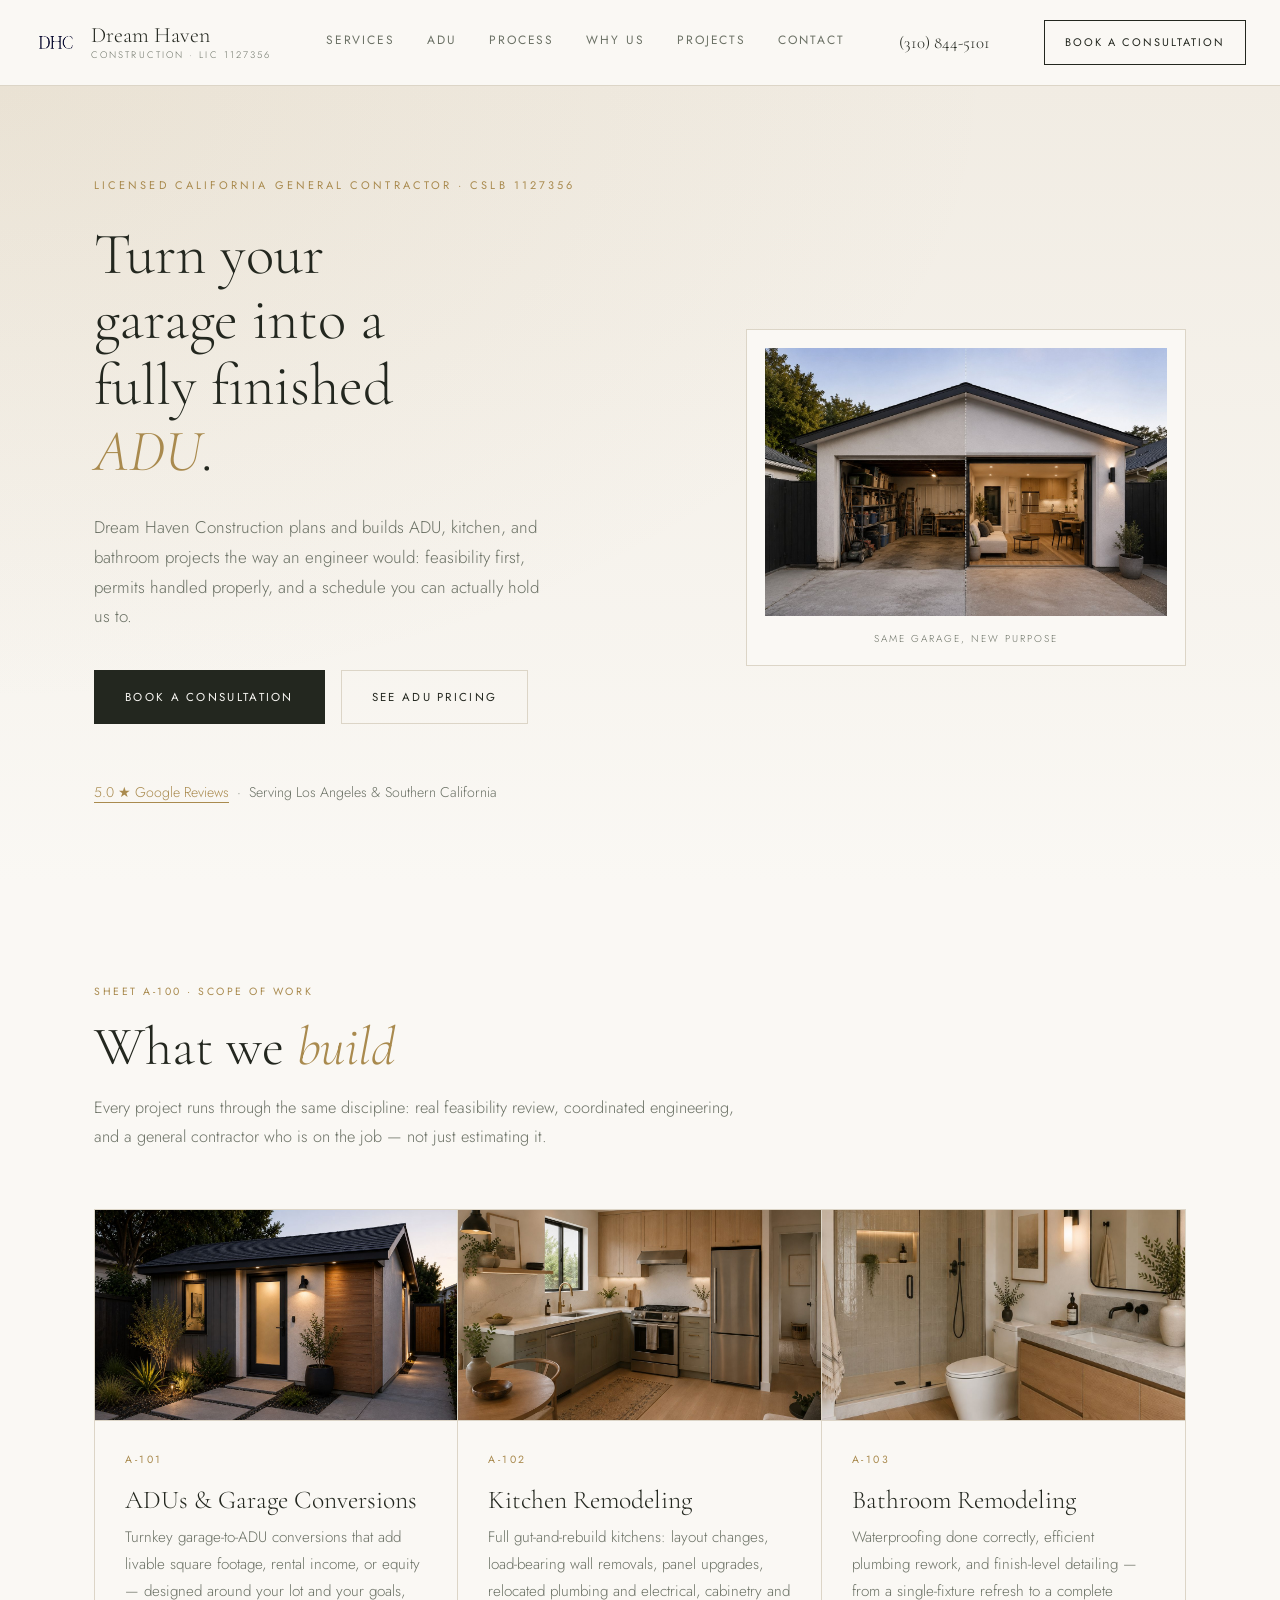
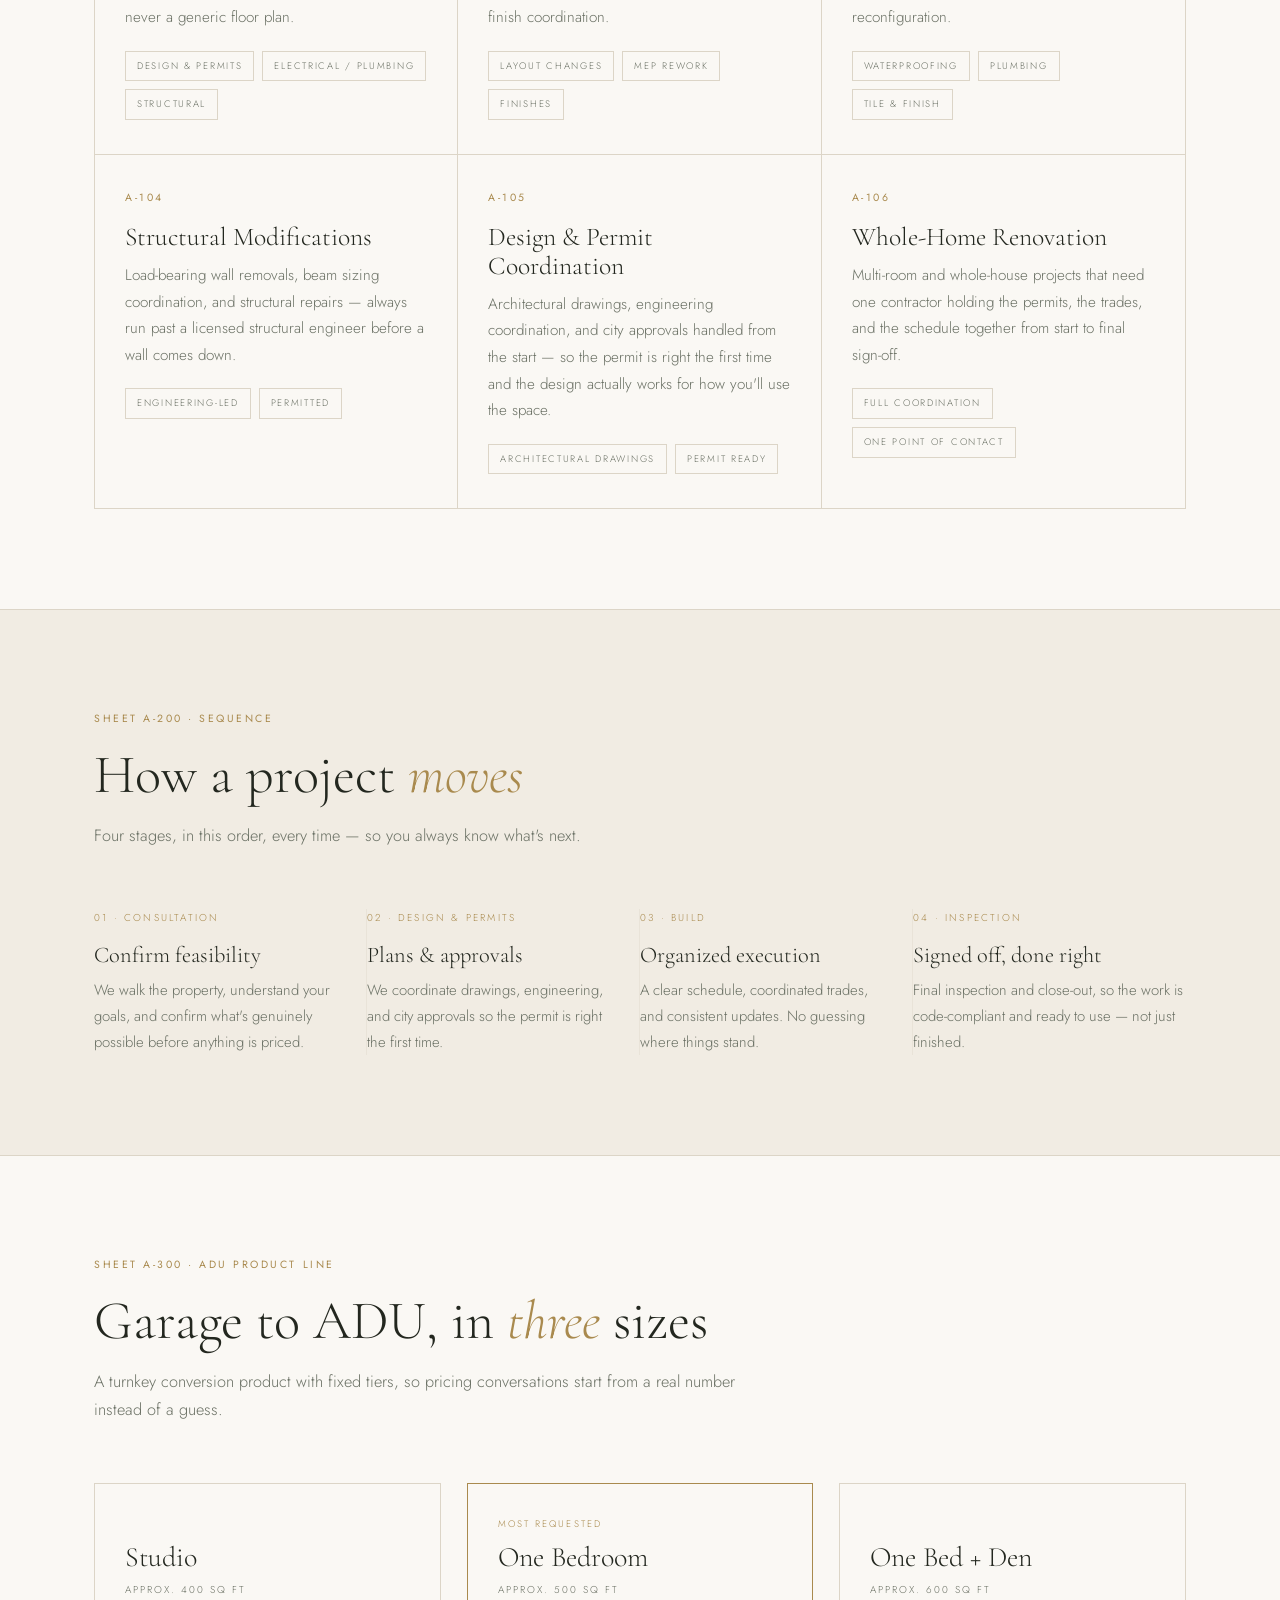
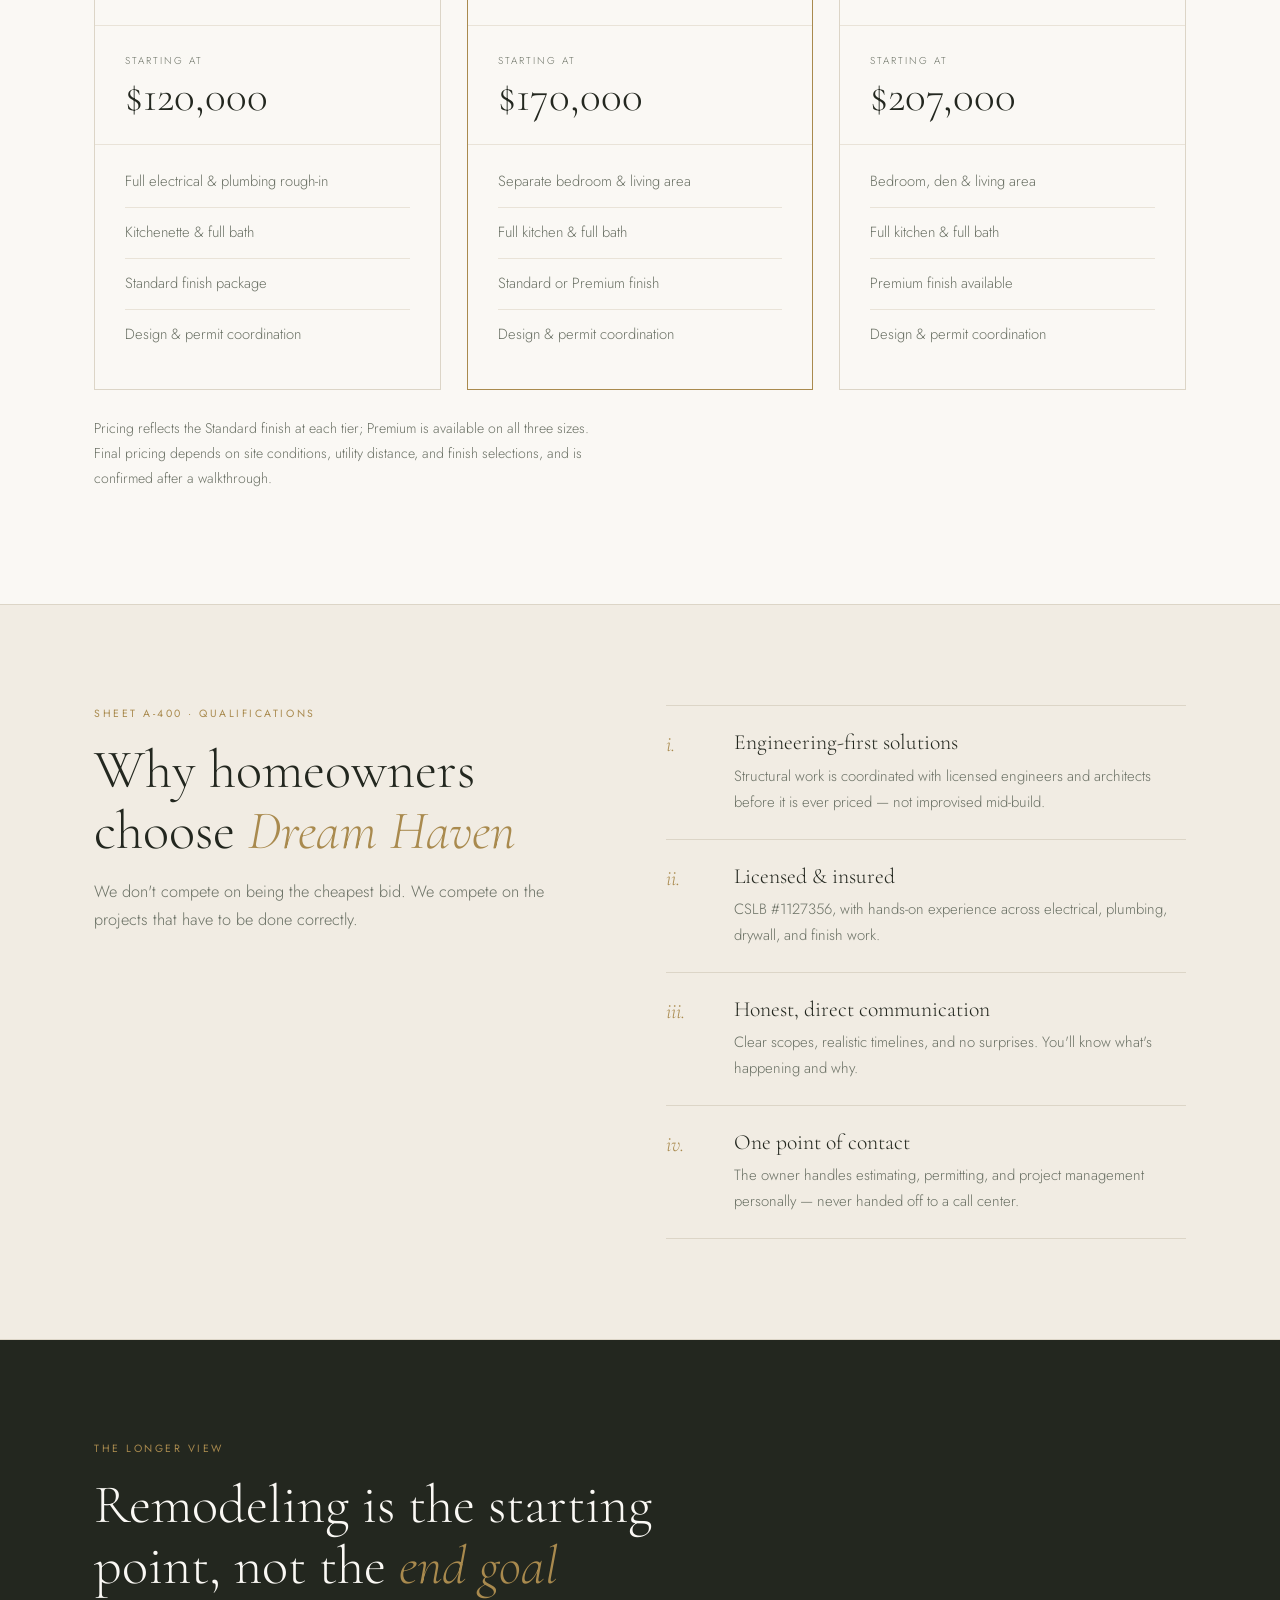
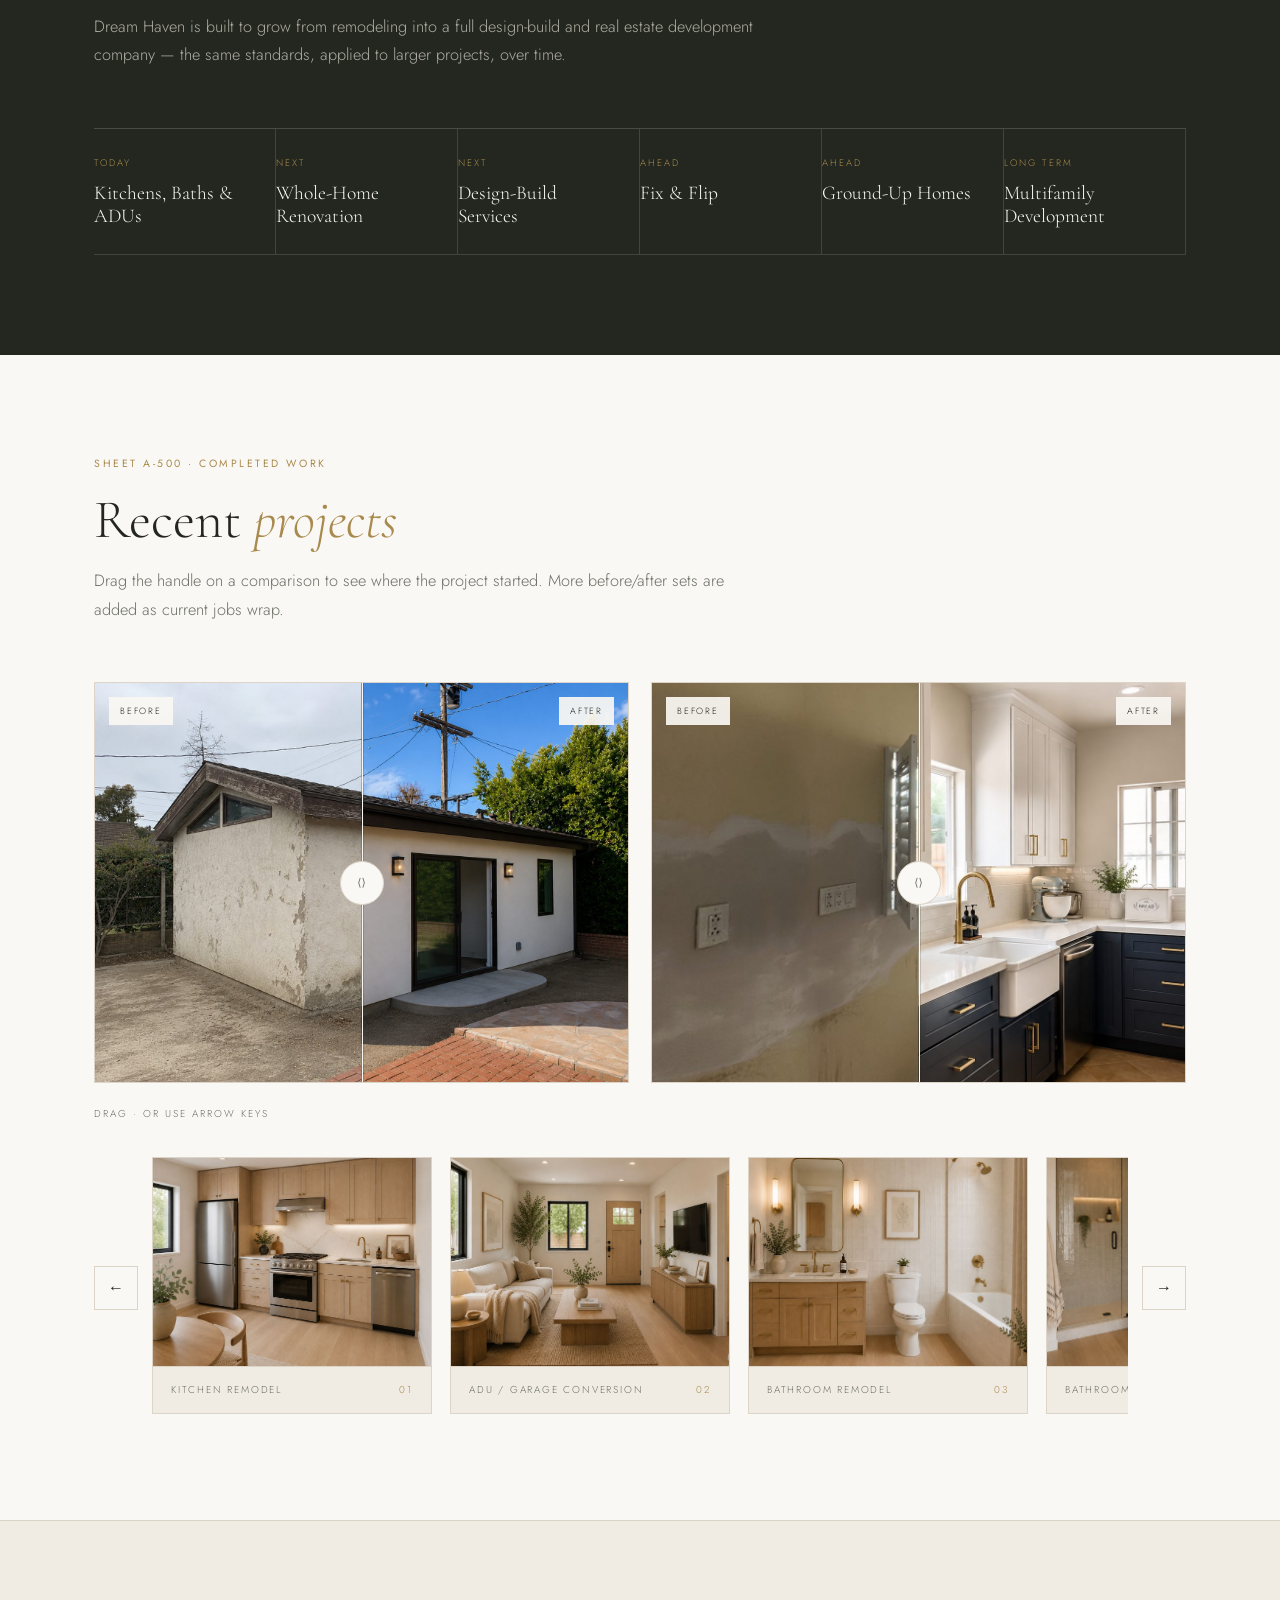
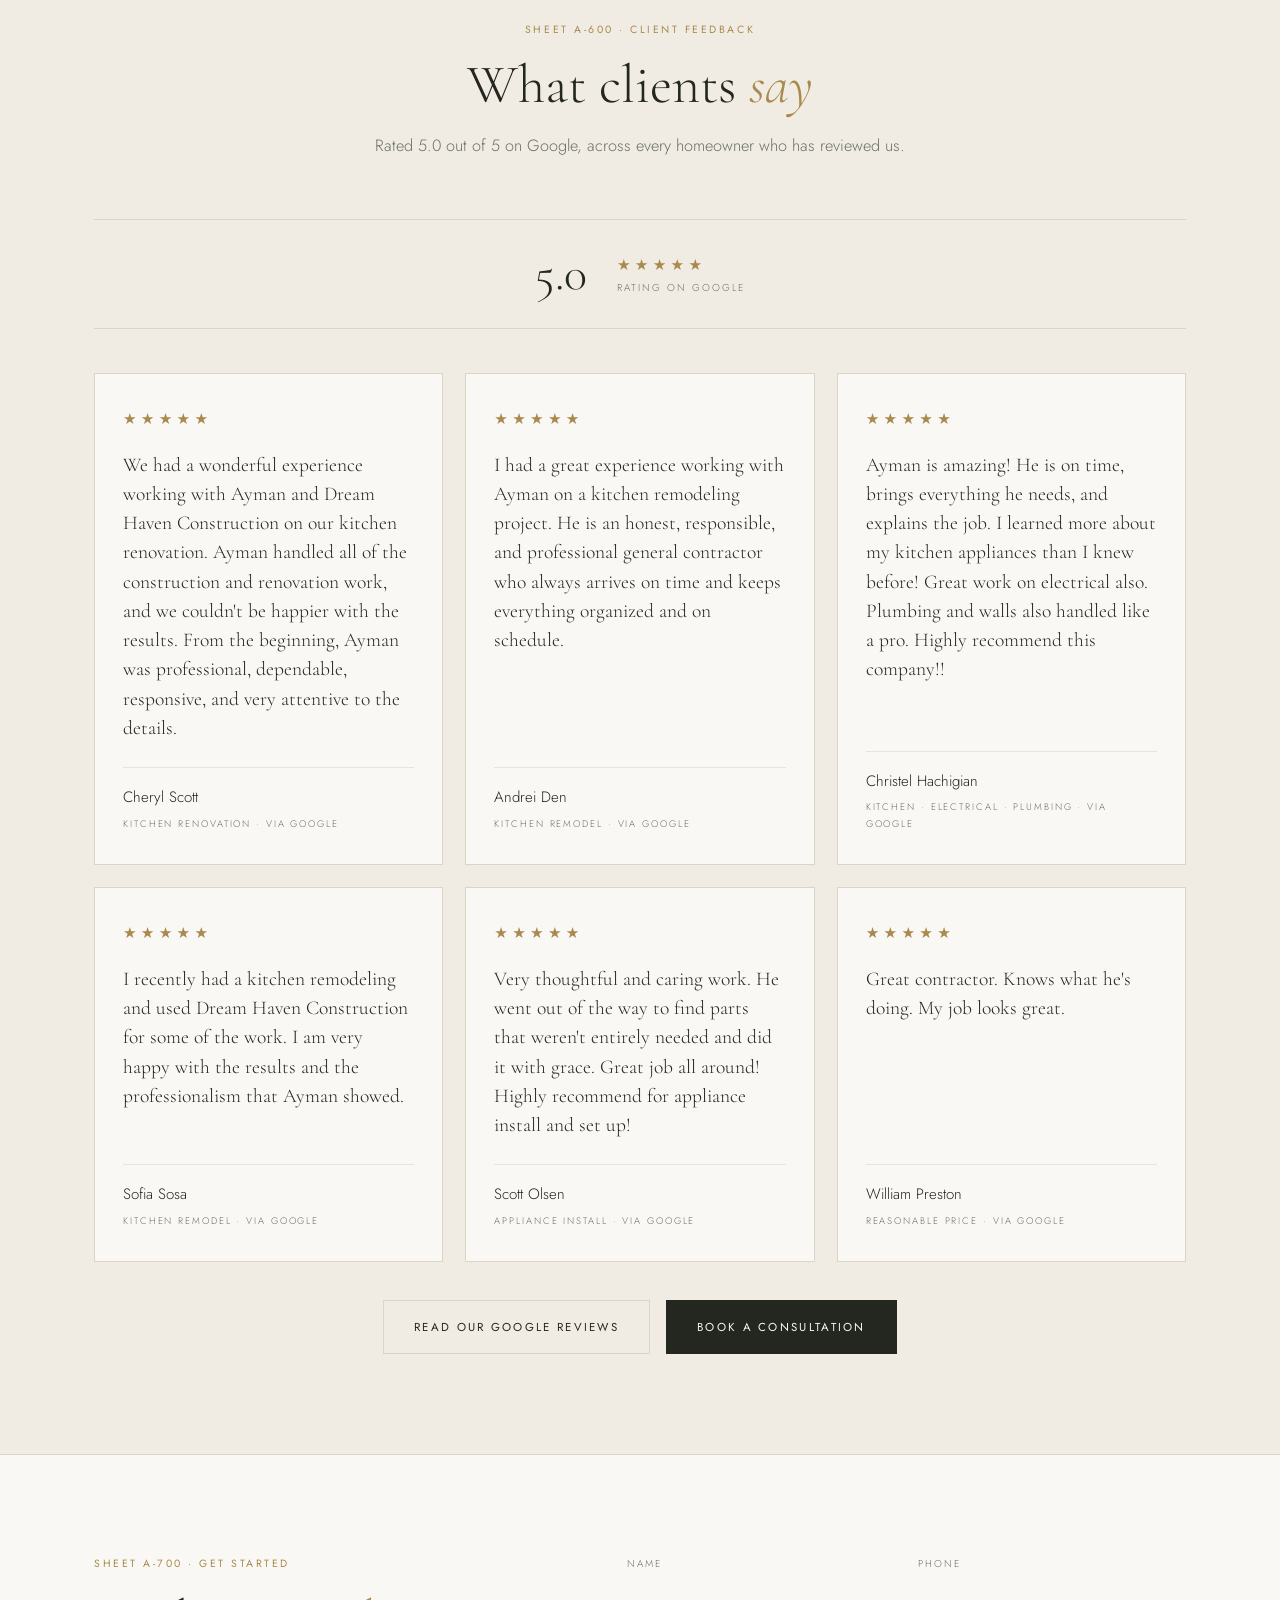
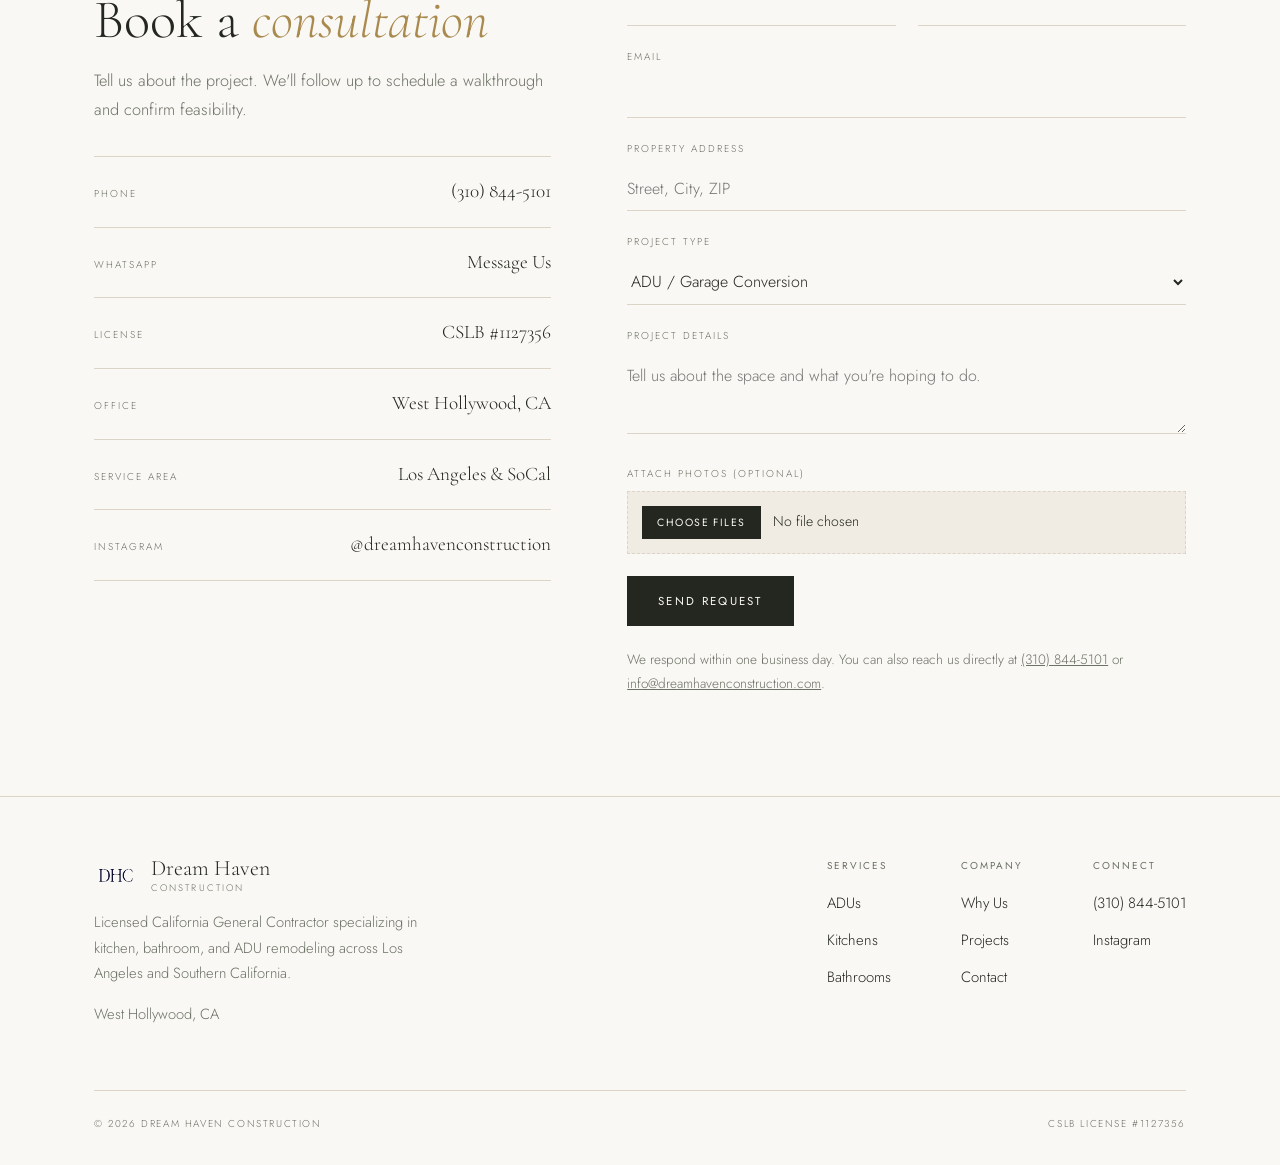
==== commit 4d01741a: "Add files via upload" ====
--- a/index.html
+++ b/index.html
@@ -584,7 +584,7 @@
         </ul>
       </div>
       <div class="reveal">
-        <form id="quoteForm" name="contact-request" method="POST" data-netlify="true" netlify-honeypot="bot-field" enctype="multipart/form-data">
+        <form id="quoteForm" name="contact-request" method="POST" action="/thank-you.html" data-netlify="true" netlify-honeypot="bot-field" enctype="multipart/form-data">
           <input type="hidden" name="form-name" value="contact-request">
           <p class="honeypot" style="position:absolute;left:-9999px;"><label>Don't fill this out: <input name="bot-field"></label></p>
           <div class="row2">
@@ -592,7 +592,7 @@
             <div><label for="phone">Phone</label><input id="phone" name="phone" type="tel" autocomplete="tel" required></div>
           </div>
           <div><label for="email">Email</label><input id="email" name="email" type="email" autocomplete="email" required></div>
-          <div><label for="address">Property Address</label><input id="address" name="address" type="text" autocomplete="street-address" placeholder="Start typing your address…"></div>
+          <div><label for="address">Property Address</label><input id="address" name="address" type="text" autocomplete="street-address" placeholder="Street, City, ZIP"></div>
           <div>
             <label for="ptype">Project Type</label>
             <select id="ptype" name="project_type">
@@ -991,46 +991,19 @@
     document.querySelectorAll('.reveal').forEach(function(el){ el.classList.add('in'); });
   }
 
-  document.getElementById('quoteForm').addEventListener('submit', function(e){
-    e.preventDefault();
-    var form = e.target;
-    var submitBtn = document.getElementById('submitBtn');
-    var fnote = document.getElementById('fnote');
-    var v = function(id){ return document.getElementById(id).value; };
-
-    submitBtn.disabled = true;
-    submitBtn.textContent = 'Sending…';
-
-    var formData = new FormData(form);
-
-    fetch('/', {
-      method: 'POST',
-      body: formData
-    })
-    .then(function(response){
-      if(!response.ok) throw new Error('Submission failed');
-      form.style.display = 'none';
-      fnote.innerHTML = '<strong style="color:var(--ink);">Thank you — your request has been sent.</strong> We respond within one business day. You can also reach us directly at <a href="tel:3108445101">(310) 844‑5101</a>.';
-    })
-    .catch(function(){
-      // Network or form-handling issue — fall back to a pre-filled email
-      // the visitor can send from whatever mail app or webmail they use.
-      var subject = encodeURIComponent('Consultation Request — ' + v('ptype'));
-      var body = encodeURIComponent(
-        'Name: ' + v('name') + '\n' +
-        'Phone: ' + v('phone') + '\n' +
-        'Email: ' + v('email') + '\n' +
-        'Address: ' + v('address') + '\n' +
-        'Project Type: ' + v('ptype') + '\n\n' +
-        'Details:\n' + v('msg')
-      );
-      submitBtn.disabled = false;
-      submitBtn.textContent = 'Send Request';
-      fnote.innerHTML = 'We could not submit the form automatically. Please email us directly at ' +
-        '<a href="mailto:info@dreamhavenconstruction.com?subject=' + subject + '&body=' + body + '">info@dreamhavenconstruction.com</a> ' +
-        'or call <a href="tel:3108445101">(310) 844‑5101</a>.';
+  // File-upload forms are more reliable as a real (non-AJAX) submission —
+  // this is Netlify's own recommendation. We let the browser submit
+  // natively to /thank-you.html, and just give quick visual feedback
+  // without blocking or intercepting the submit itself.
+  var quoteForm = document.getElementById('quoteForm');
+  if(quoteForm){
+    quoteForm.addEventListener('submit', function(){
+      setTimeout(function(){
+        var submitBtn = document.getElementById('submitBtn');
+        if(submitBtn){ submitBtn.disabled = true; submitBtn.textContent = 'Sending…'; }
+      }, 0);
     });
-  });
+  }
 </script>
 
 <script src="https://identity.netlify.com/v1/netlify-identity-widget.js"></script>
